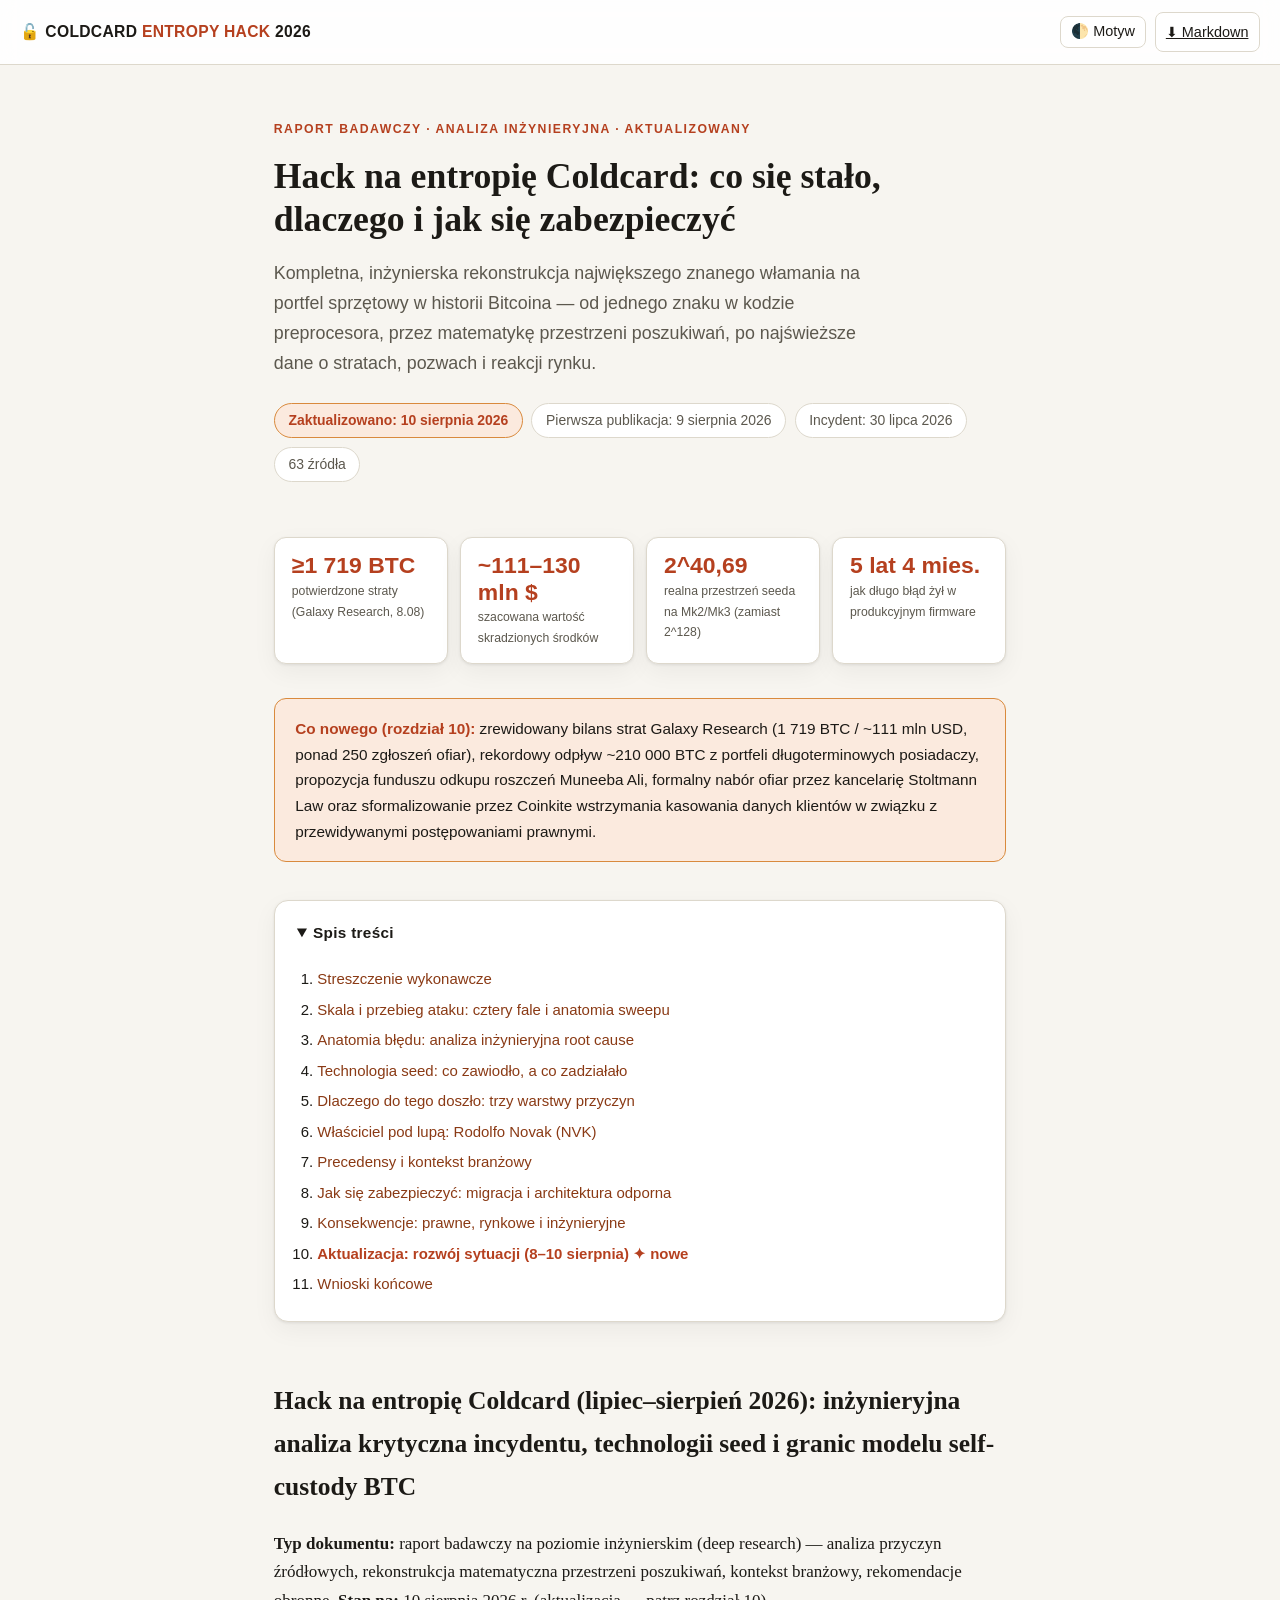
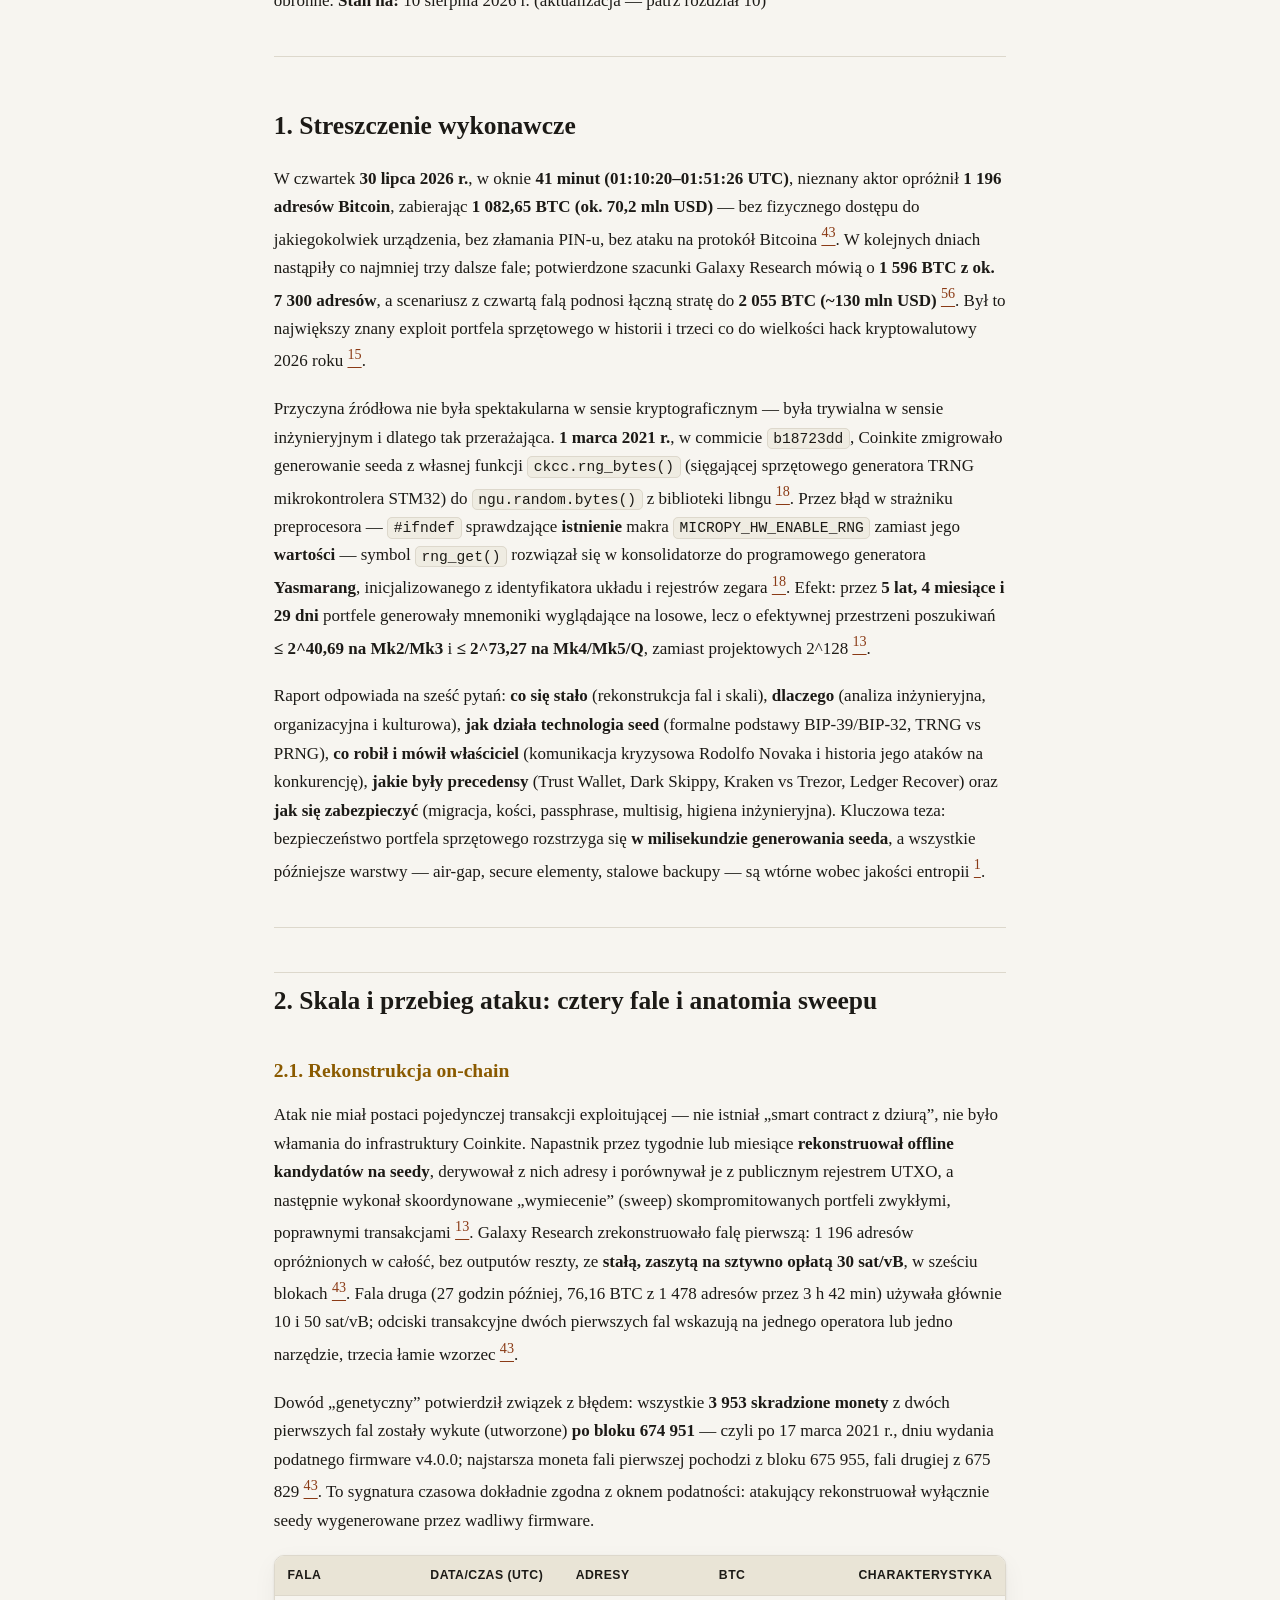
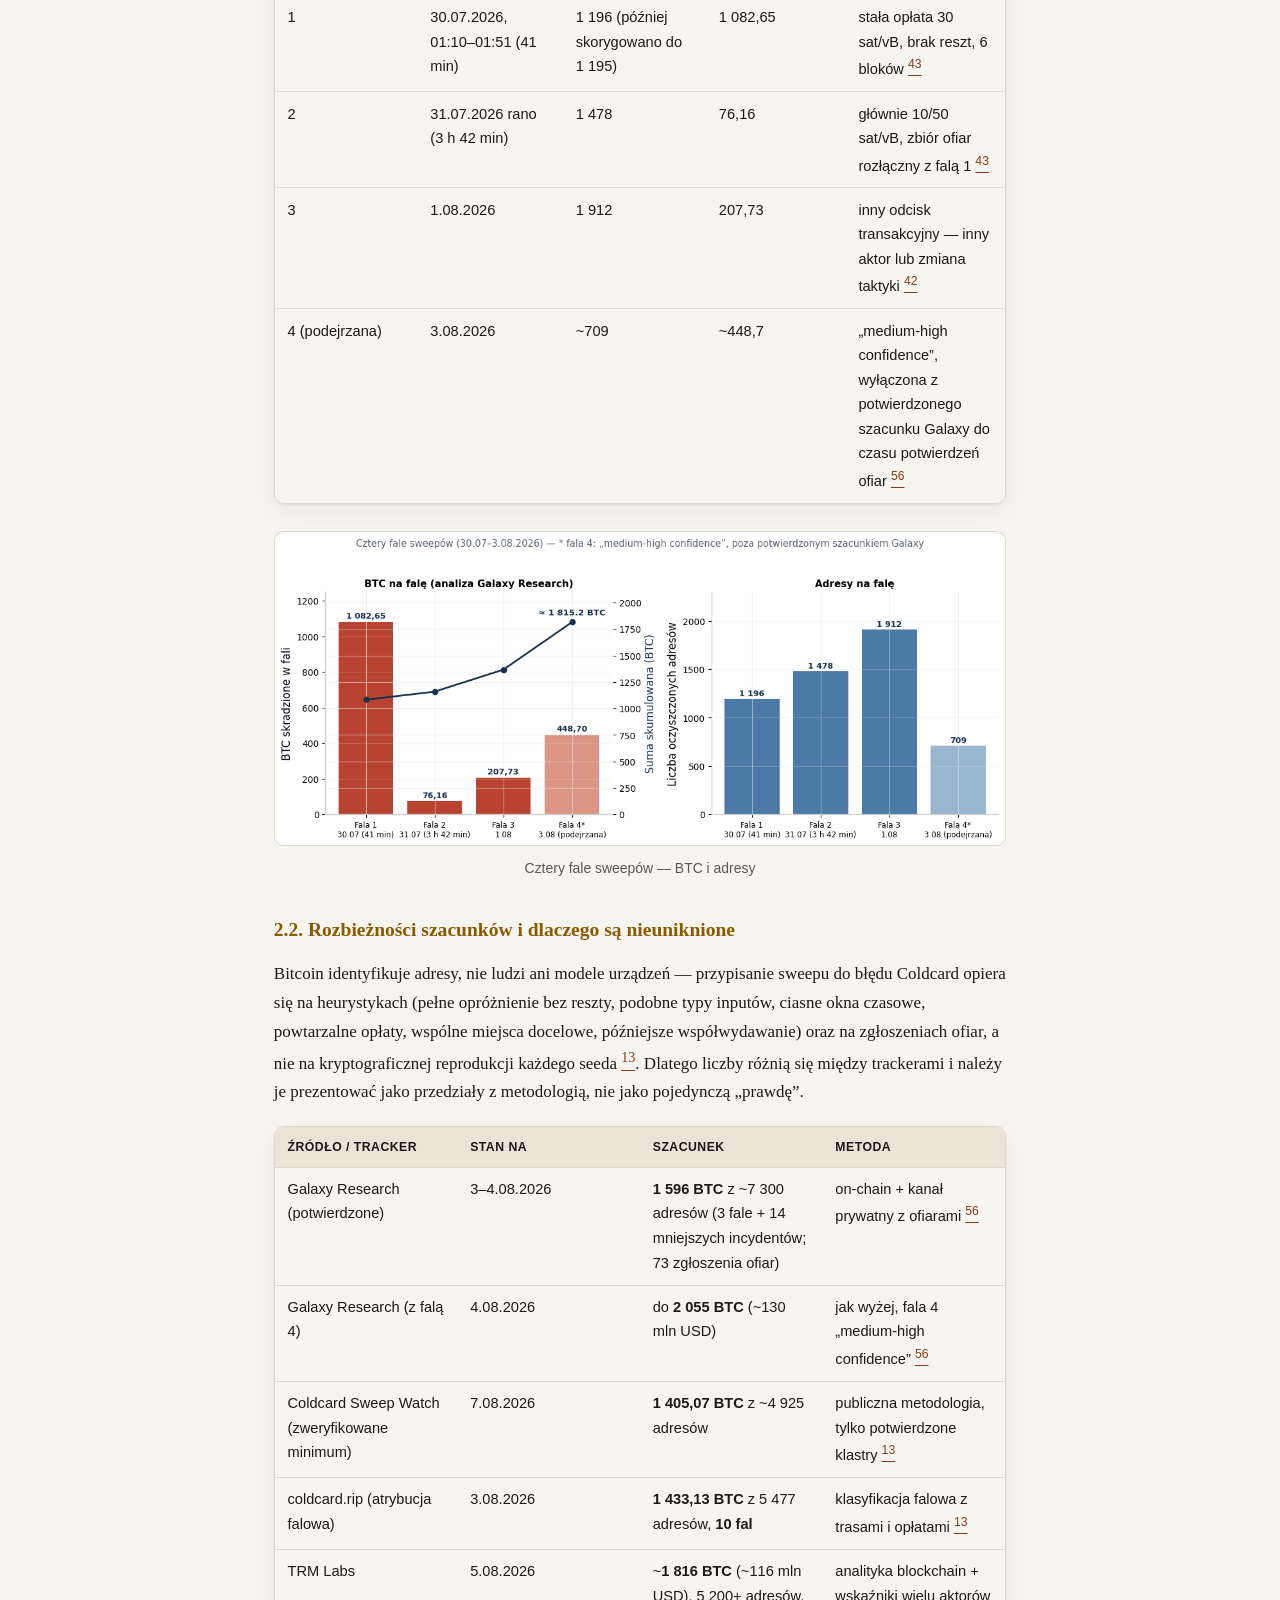
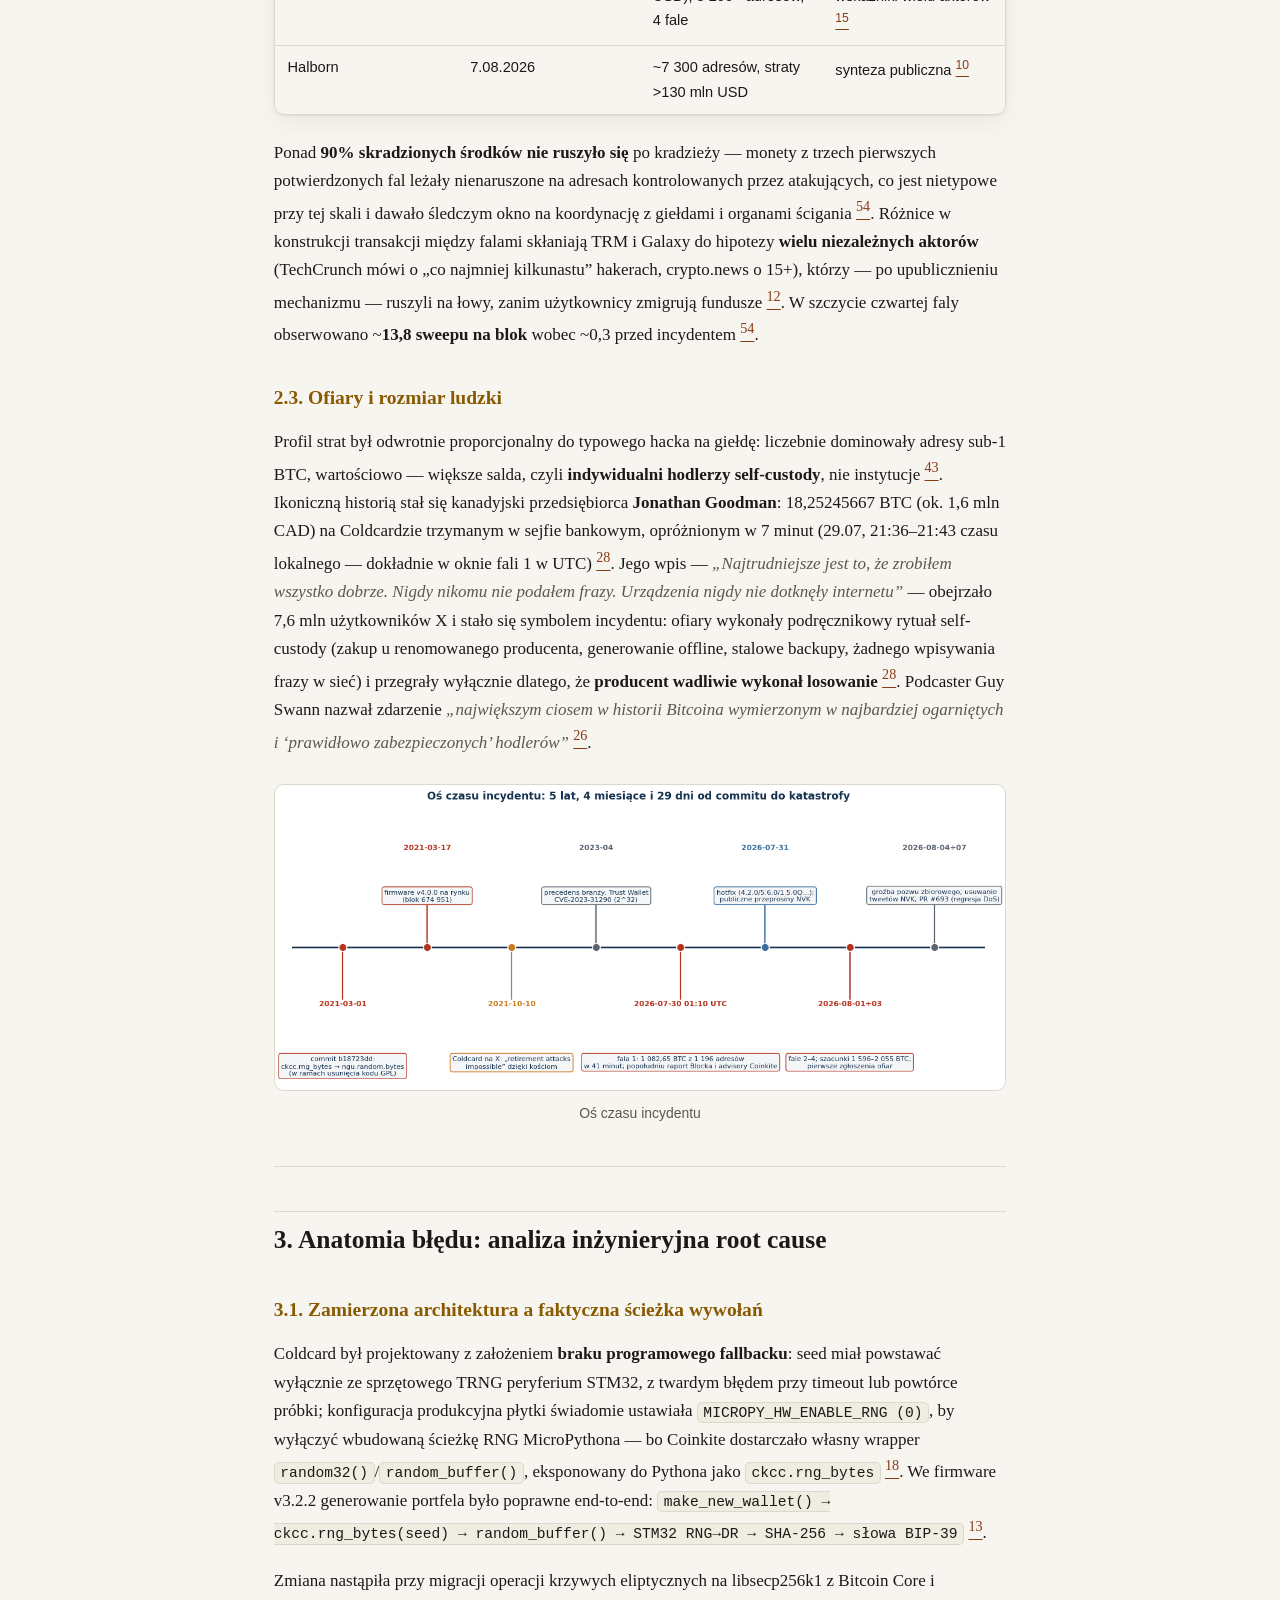
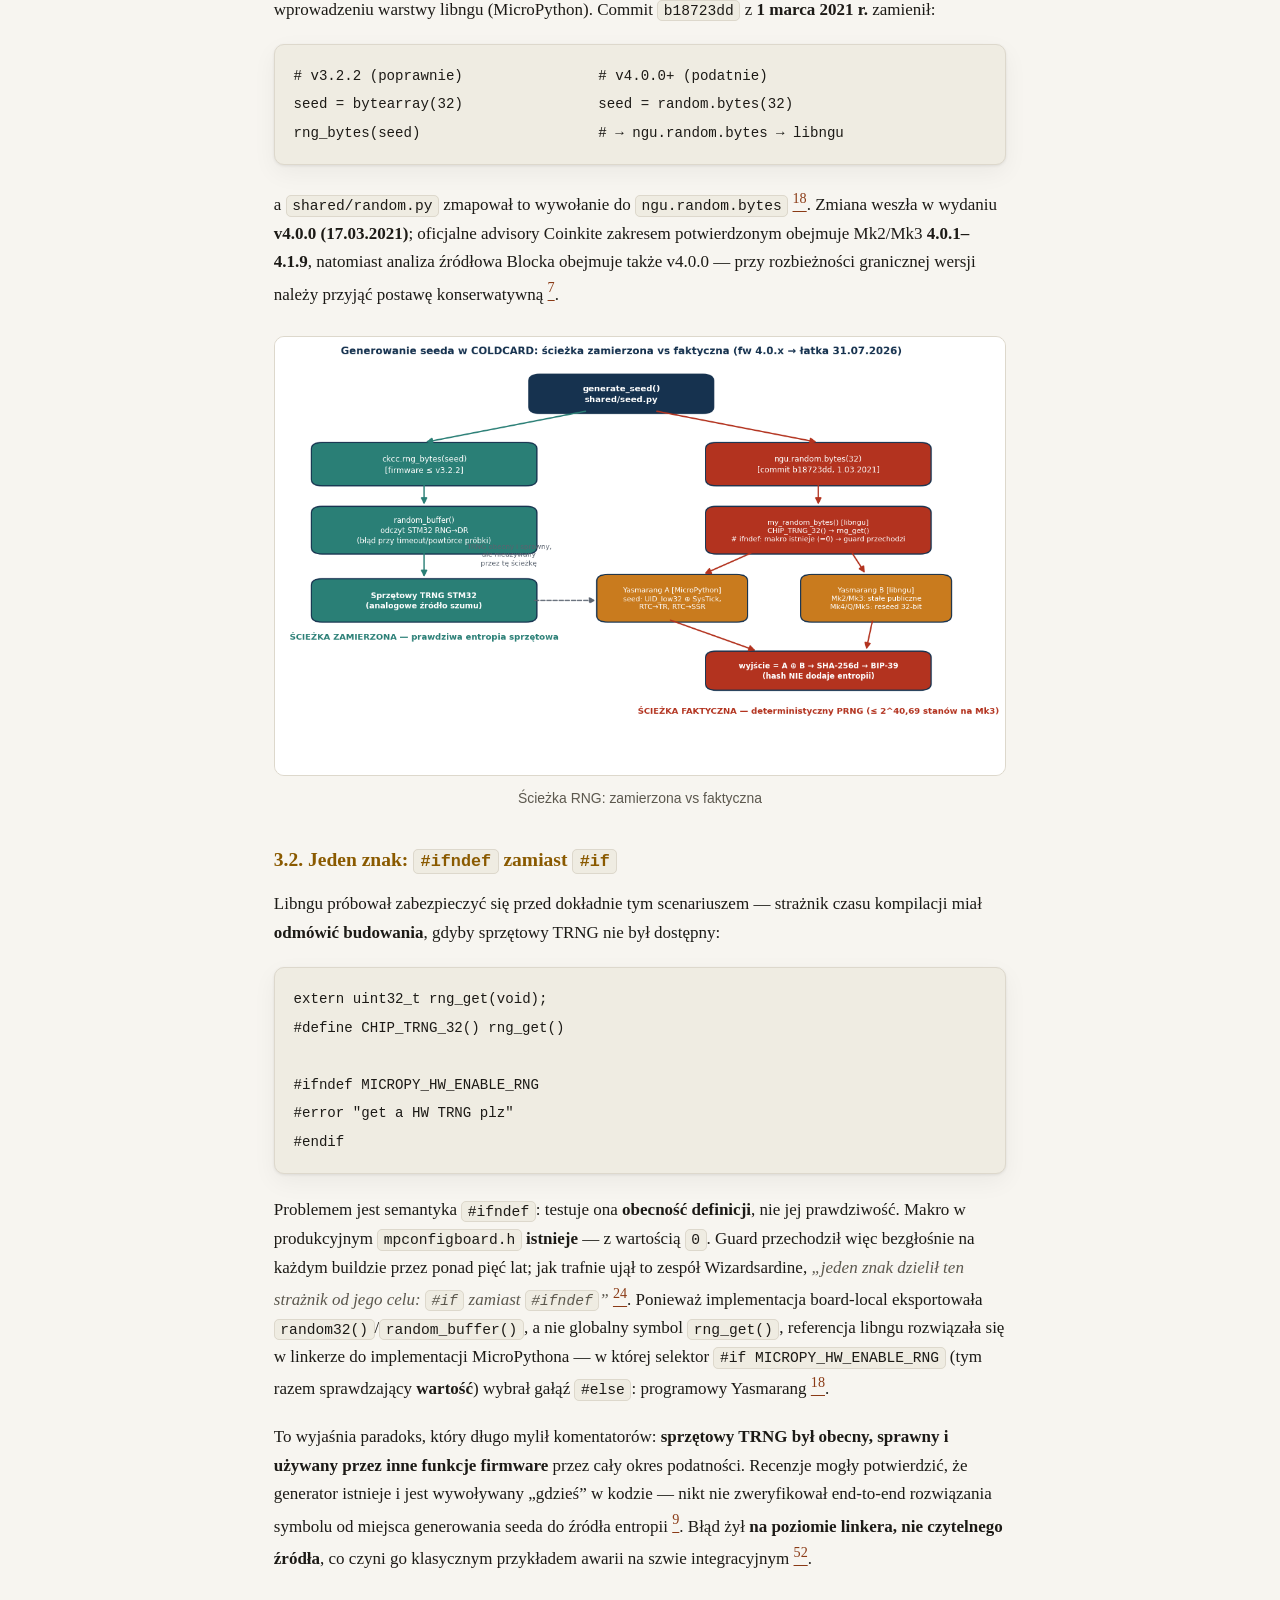
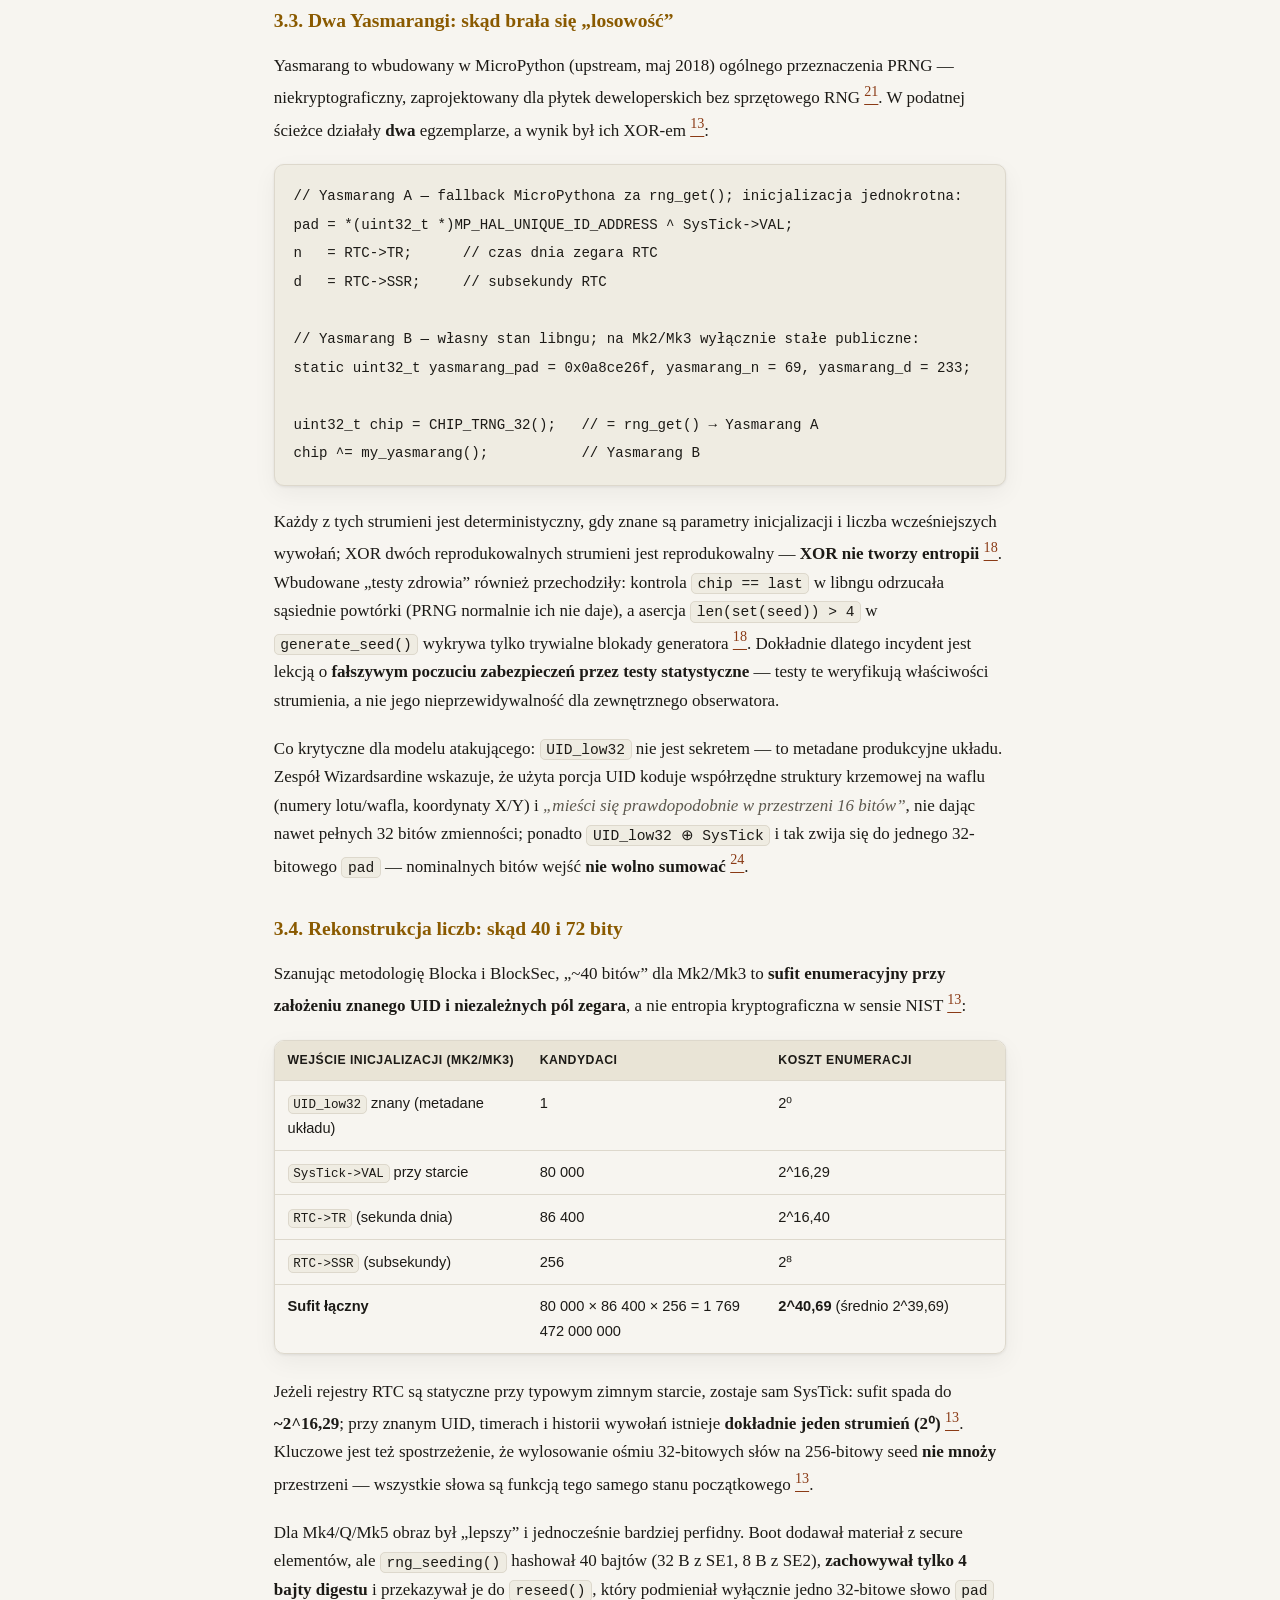
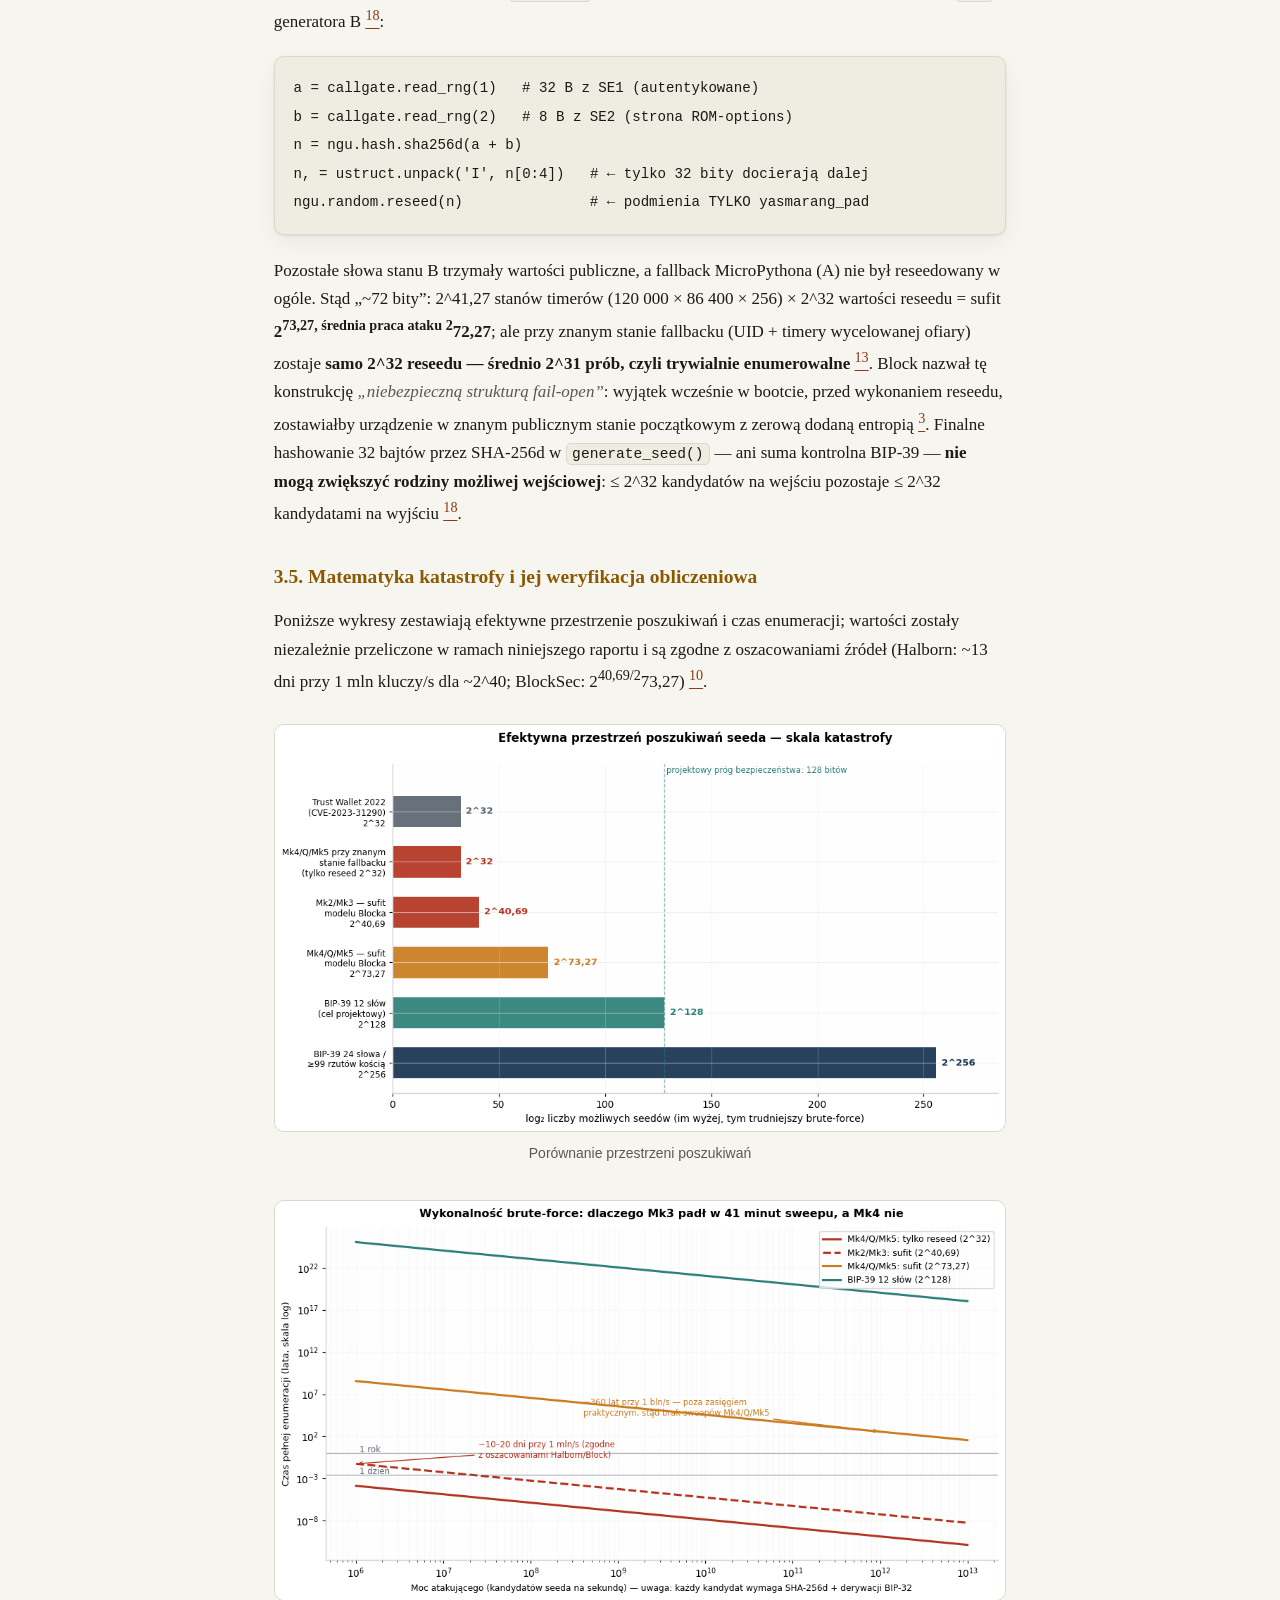
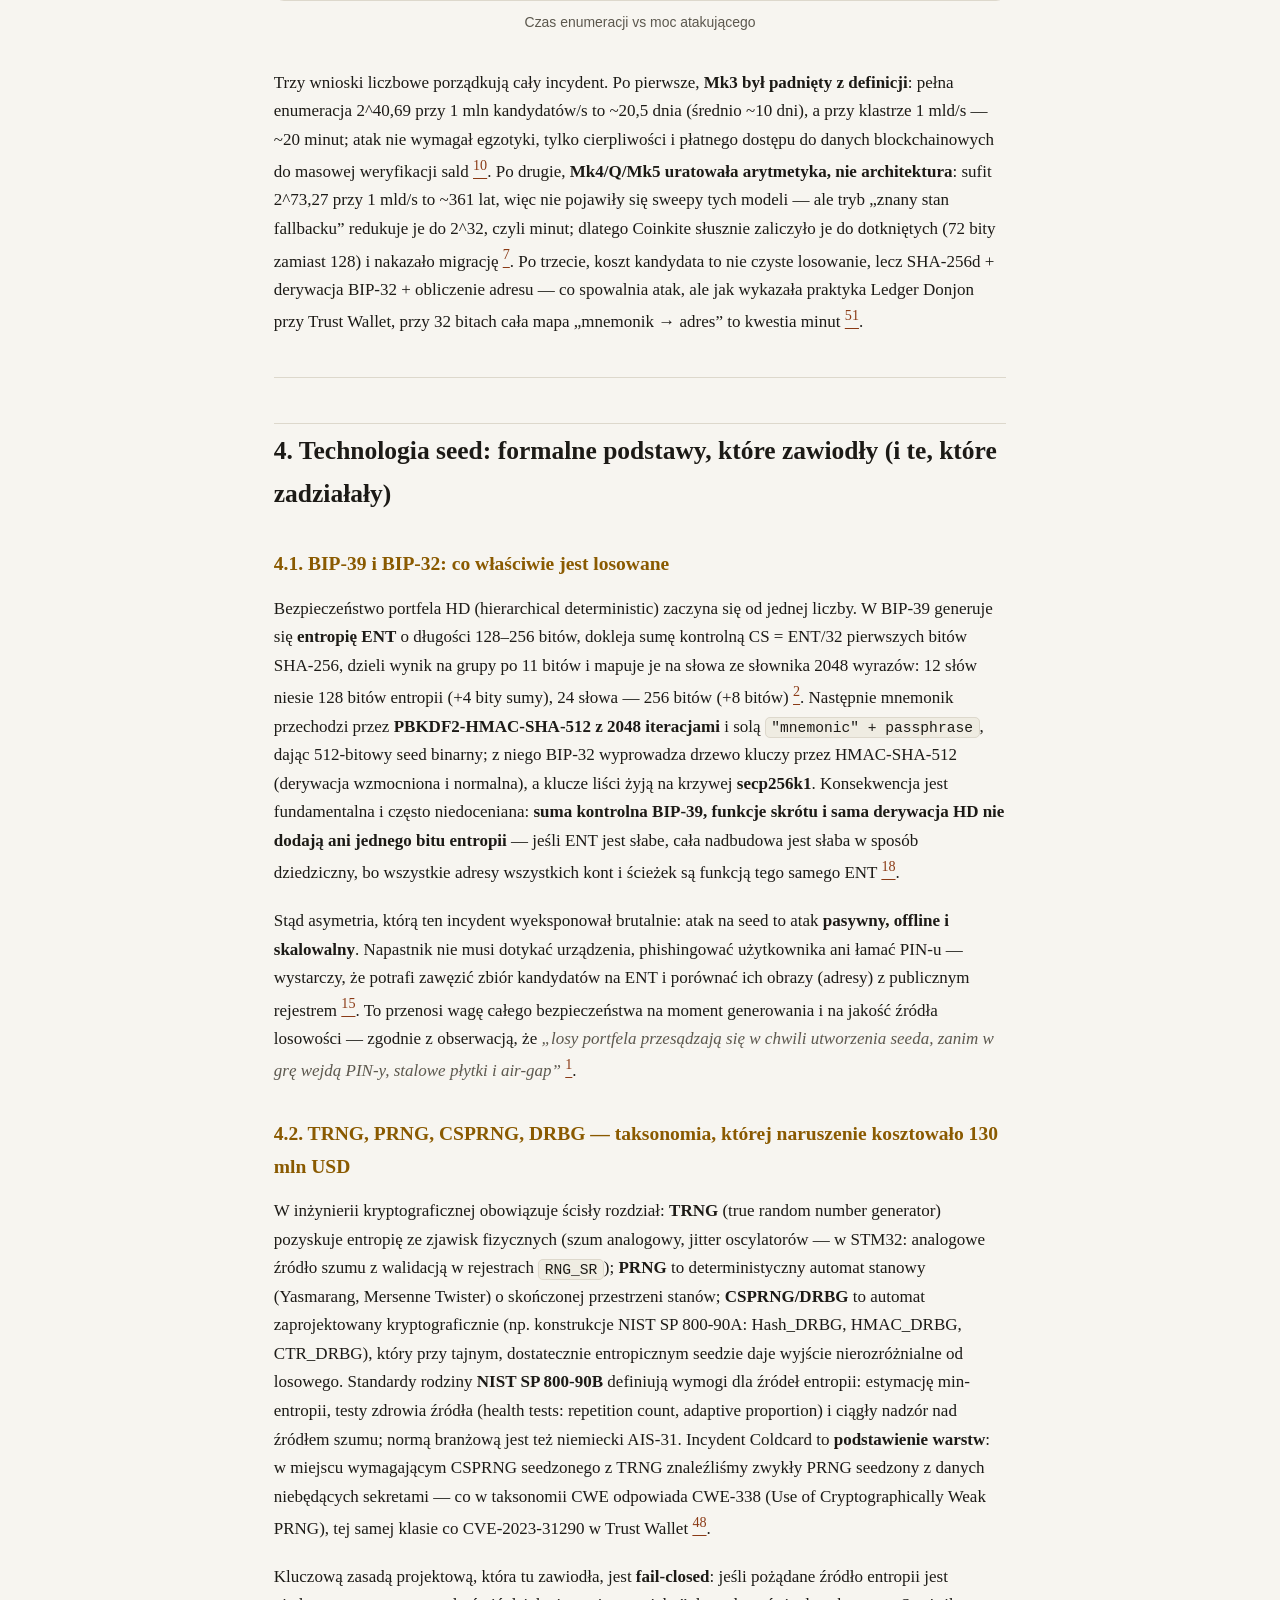
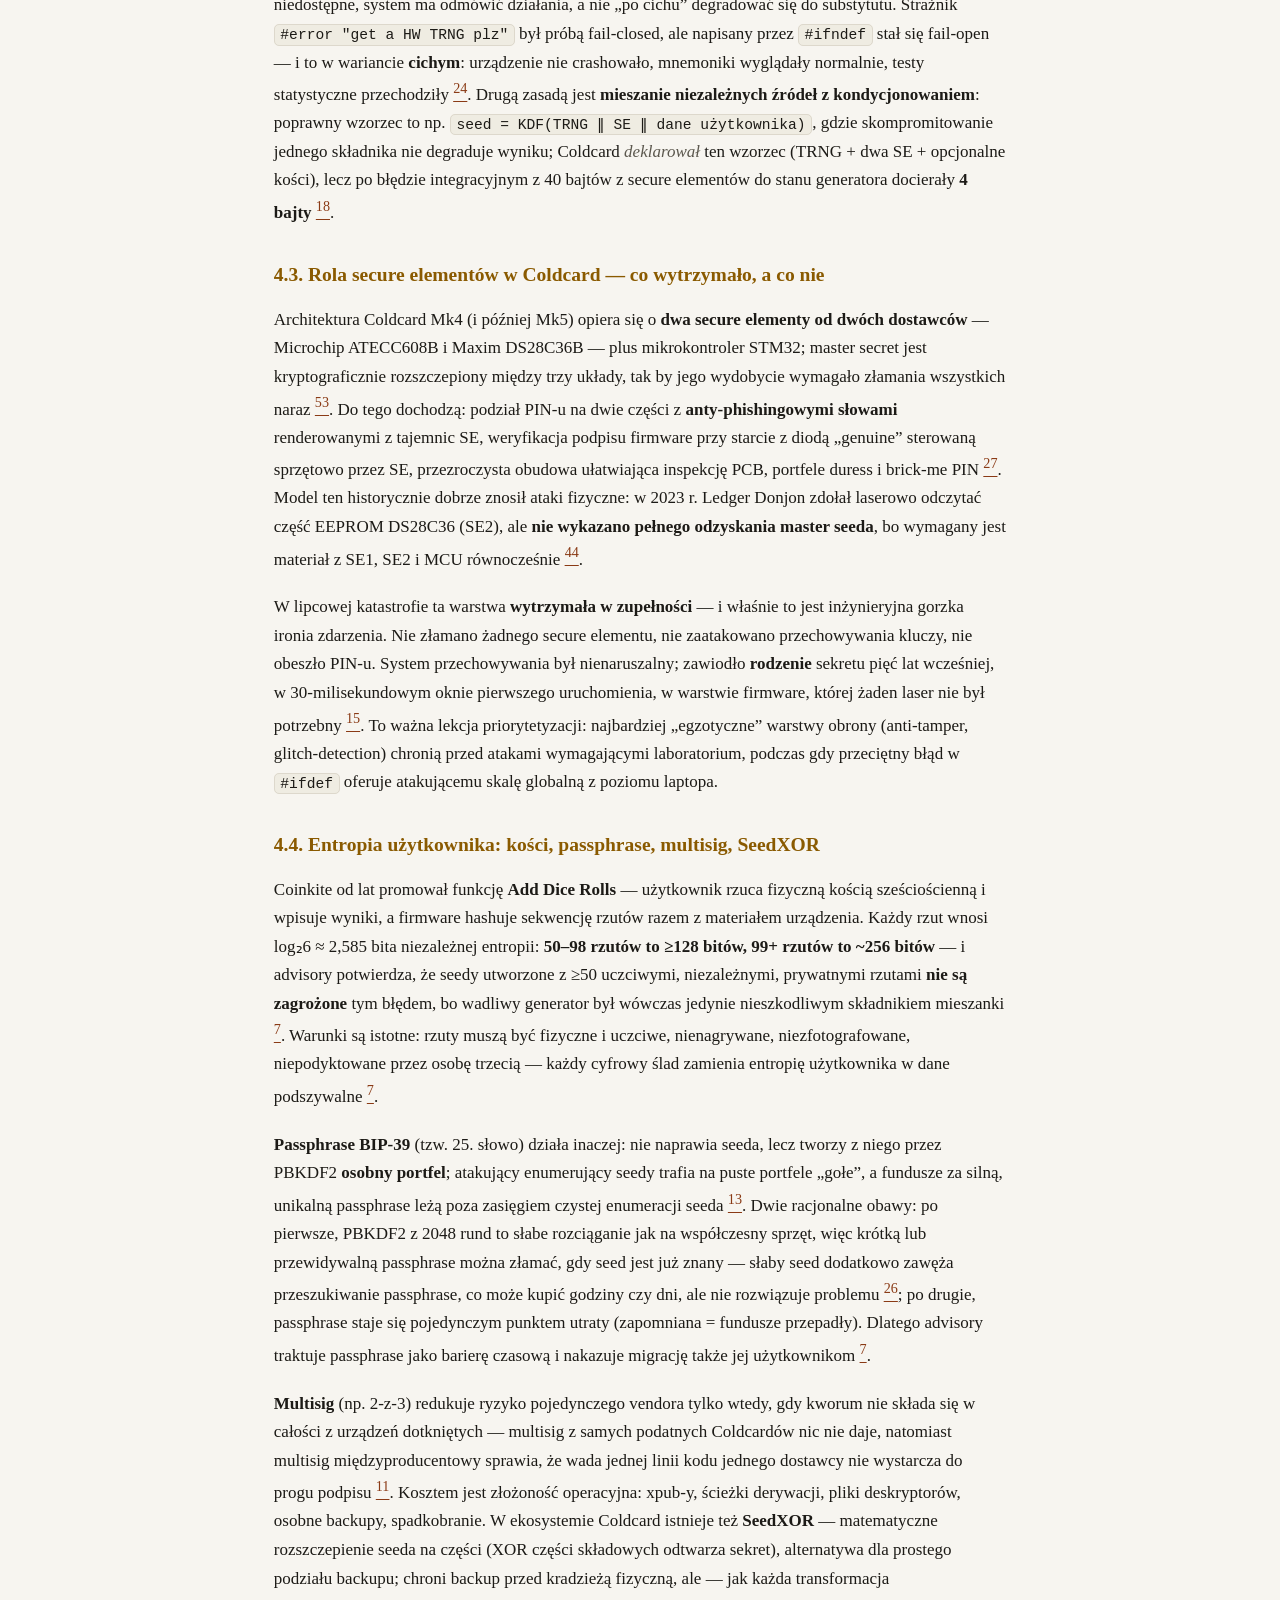
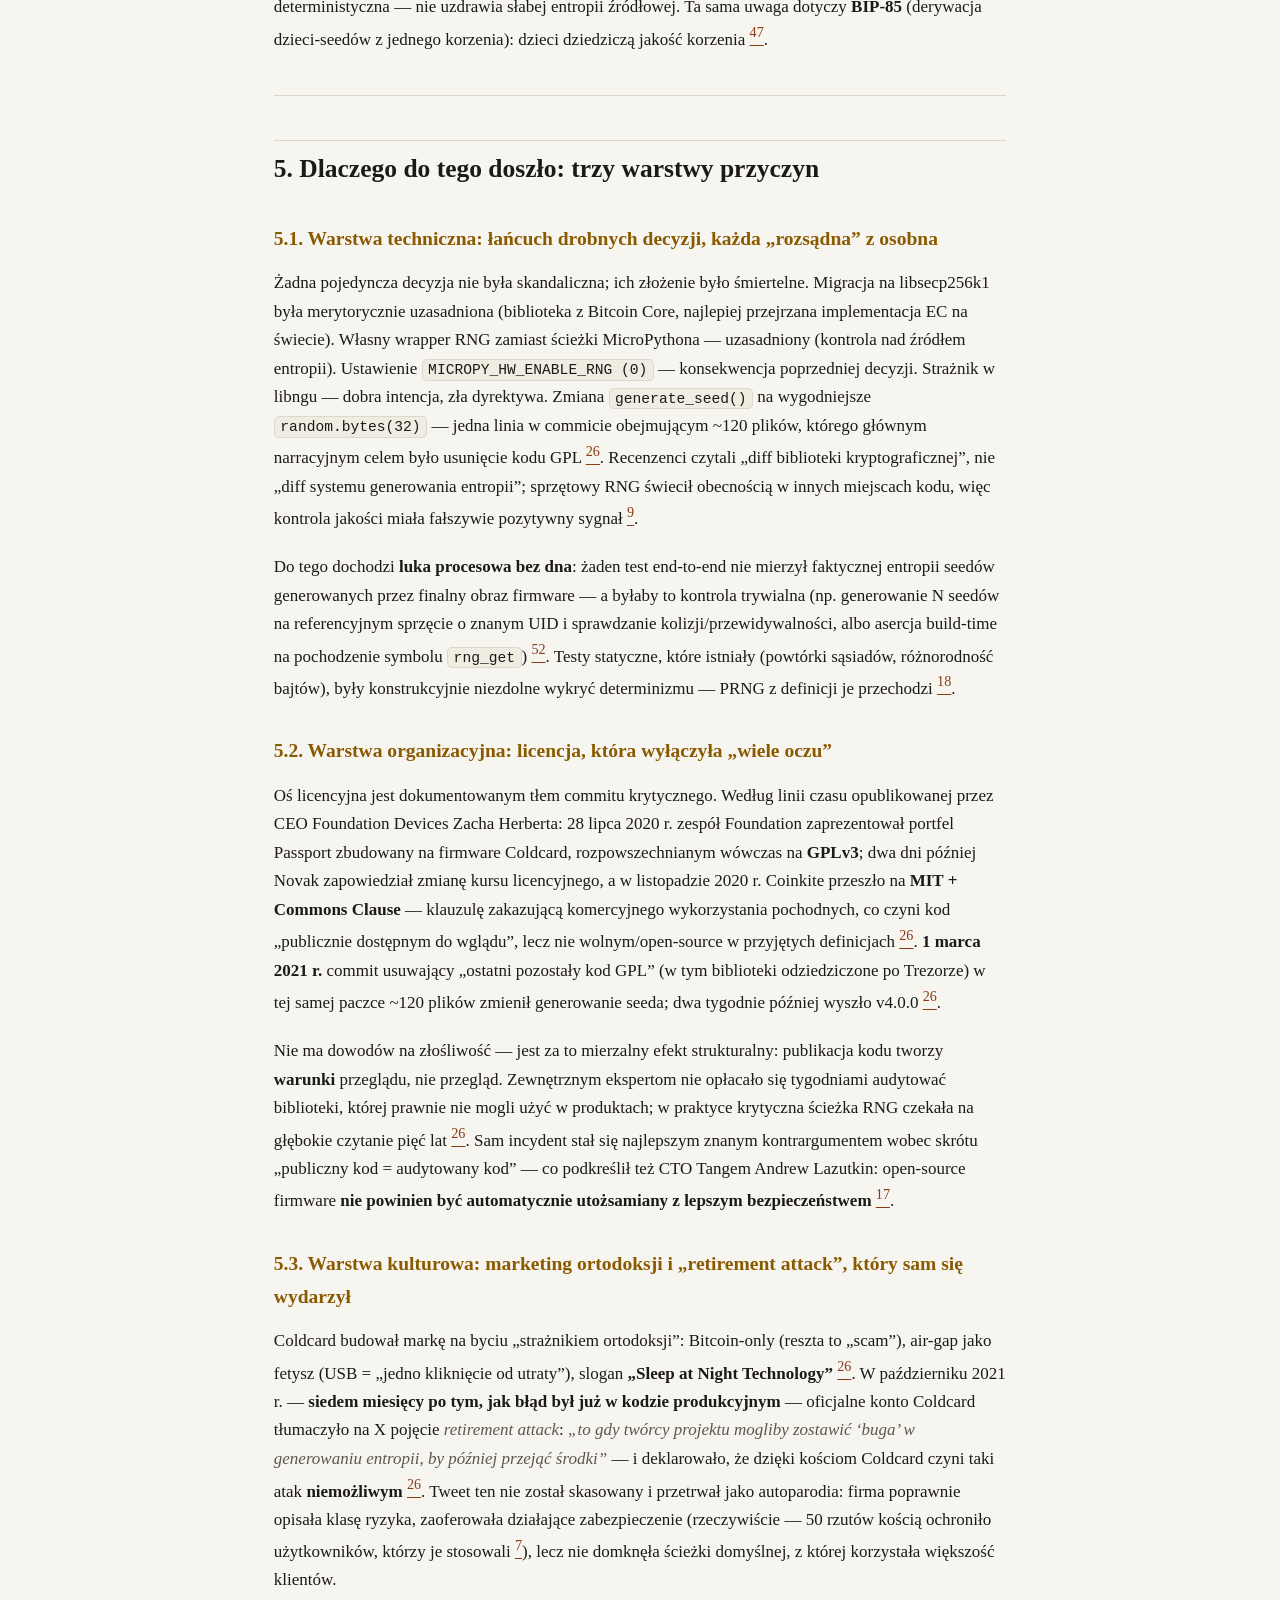
==== index.html @ a3239b8b "Kompletny raport: hack na entropię Coldcard 2026 + strona live Analiza inżynieryjna przyczyn źródłow" ====
<!DOCTYPE html>
<html lang="pl">
<head>
<meta charset="UTF-8">
<meta name="viewport" content="width=device-width, initial-scale=1.0">
<title>Hack na entropię Coldcard (2026) — analiza inżynieryjna</title>
<meta name="description" content="Kompletny raport inżynieryjny: przyczyna źródłowa, matematyka przestrzeni poszukiwań, oś czasu, precedensy i rekomendacje obronne po ataku na Coldcard, lipiec–sierpień 2026.">
<link rel="icon" href="data:image/svg+xml,<svg xmlns=%22http://www.w3.org/2000/svg%22 viewBox=%220 0 100 100%22><text y=%22.9em%22 font-size=%2290%22>🔓</text></svg>">
<style>
:root{
  --bg:#f7f5f0;
  --bg-elev:#ffffff;
  --bg-inset:#eeece4;
  --text:#1c1a16;
  --text-dim:#5c584e;
  --border:#ddd8cc;
  --accent:#b5401f;
  --accent-2:#8a5a00;
  --link:#8a3a15;
  --code-bg:#efece2;
  --warn-bg:#fbeade;
  --warn-border:#d98a3d;
  --table-head:#e9e4d6;
  --shadow: 0 1px 3px rgba(0,0,0,.08), 0 8px 24px rgba(0,0,0,.05);
  --maxw: 780px;
  font-size: 17px;
}
@media (prefers-color-scheme: dark){
  :root:not([data-theme="light"]){
    --bg:#151310;
    --bg-elev:#1c1915;
    --bg-inset:#221e18;
    --text:#eae5d9;
    --text-dim:#a89e8c;
    --border:#3a352b;
    --accent:#e2734a;
    --accent-2:#d9a441;
    --link:#e2734a;
    --code-bg:#211d16;
    --warn-bg:#2a2015;
    --warn-border:#8a5a1f;
    --table-head:#241f17;
    --shadow: 0 1px 3px rgba(0,0,0,.4), 0 8px 30px rgba(0,0,0,.35);
  }
}
:root[data-theme="dark"]{
  --bg:#151310;
  --bg-elev:#1c1915;
  --bg-inset:#221e18;
  --text:#eae5d9;
  --text-dim:#a89e8c;
  --border:#3a352b;
  --accent:#e2734a;
  --accent-2:#d9a441;
  --link:#e2734a;
  --code-bg:#211d16;
  --warn-bg:#2a2015;
  --warn-border:#8a5a1f;
  --table-head:#241f17;
  --shadow: 0 1px 3px rgba(0,0,0,.4), 0 8px 30px rgba(0,0,0,.35);
}
*{box-sizing:border-box}
html{scroll-behavior:smooth}
body{
  margin:0; background:var(--bg); color:var(--text);
  font-family: "Iowan Old Style","Georgia","Noto Serif",serif;
  line-height:1.68;
  -webkit-font-smoothing:antialiased;
}
a{color:var(--link)}
::selection{background:var(--accent); color:#fff}

.topbar{
  position:sticky; top:0; z-index:50;
  display:flex; align-items:center; justify-content:space-between;
  gap:1rem; padding:.7rem 1.2rem;
  background:color-mix(in srgb, var(--bg-elev) 88%, transparent);
  backdrop-filter:blur(10px);
  border-bottom:1px solid var(--border);
  font-family:-apple-system,BlinkMacSystemFont,"Segoe UI",Roboto,sans-serif;
}
.topbar .brand{font-weight:700; font-size:.92rem; letter-spacing:.02em; white-space:nowrap; overflow:hidden; text-overflow:ellipsis}
.topbar .brand span{color:var(--accent)}
.topbar-actions{display:flex; gap:.5rem; align-items:center}
.iconbtn{
  border:1px solid var(--border); background:var(--bg-elev); color:var(--text);
  border-radius:8px; padding:.4rem .6rem; cursor:pointer; font-size:.85rem;
  font-family:inherit;
}
.iconbtn:hover{border-color:var(--accent)}

.hero{
  max-width:var(--maxw); margin:0 auto; padding:3.2rem 1.4rem 1.6rem;
  font-family:-apple-system,BlinkMacSystemFont,"Segoe UI",Roboto,sans-serif;
}
.hero .kicker{
  text-transform:uppercase; letter-spacing:.12em; font-size:.72rem; font-weight:700;
  color:var(--accent); margin-bottom:.9rem;
}
.hero h1{
  font-family:"Iowan Old Style","Georgia","Noto Serif",serif;
  font-size:2.1rem; line-height:1.22; margin:0 0 1rem; font-weight:700;
}
.hero .dek{ color:var(--text-dim); font-size:1.05rem; margin:0 0 1.4rem; max-width:62ch;}
.meta-row{
  display:flex; flex-wrap:wrap; gap:.5rem; font-size:.82rem; color:var(--text-dim);
}
.pill{
  border:1px solid var(--border); background:var(--bg-elev); border-radius:999px;
  padding:.3rem .8rem;
}
.pill.hot{border-color:var(--warn-border); color:var(--accent); background:var(--warn-bg); font-weight:600}

.stat-strip{
  max-width:var(--maxw); margin:1.6rem auto 0; padding:0 1.4rem;
  display:grid; grid-template-columns:repeat(auto-fit,minmax(140px,1fr)); gap:.7rem;
  font-family:-apple-system,BlinkMacSystemFont,"Segoe UI",Roboto,sans-serif;
}
.stat{
  background:var(--bg-elev); border:1px solid var(--border); border-radius:12px;
  padding:.85rem 1rem; box-shadow:var(--shadow);
}
.stat .num{font-size:1.35rem; font-weight:800; color:var(--accent); line-height:1.15}
.stat .lbl{font-size:.72rem; color:var(--text-dim); margin-top:.15rem}

.toc-wrap{max-width:var(--maxw); margin:2.2rem auto 0; padding:0 1.4rem;}
.toc{
  background:var(--bg-elev); border:1px solid var(--border); border-radius:14px;
  padding:1.1rem 1.3rem; box-shadow:var(--shadow);
  font-family:-apple-system,BlinkMacSystemFont,"Segoe UI",Roboto,sans-serif;
}
.toc summary{cursor:pointer; font-weight:700; font-size:.9rem; letter-spacing:.02em}
.toc ol{margin:.9rem 0 0; padding-left:1.2rem; font-size:.88rem; columns:1;}
.toc li{margin:.32rem 0}
.toc a{text-decoration:none}
.toc a:hover{text-decoration:underline}
.toc .upd{color:var(--accent); font-weight:700}

article{
  max-width:var(--maxw); margin:0 auto; padding:2.2rem 1.4rem 1rem;
}
article h2{
  font-size:1.5rem; margin:2.6rem 0 1rem; padding-top:.4rem;
  border-top:1px solid var(--border);
  scroll-margin-top:4.5rem;
}
article h2:first-of-type{border-top:none; margin-top:0}
article h3{
  font-size:1.15rem; margin:1.9rem 0 .8rem; color:var(--accent-2);
  scroll-margin-top:4.5rem;
}
article p{margin:0 0 1.15rem}
article ul, article ol{margin:0 0 1.15rem; padding-left:1.4rem}
article li{margin:.3rem 0}
article strong{color:var(--text); font-weight:700}
article em{color:var(--text-dim)}
article code{
  background:var(--code-bg); border:1px solid var(--border); border-radius:5px;
  padding:.12em .38em; font-size:.86em; font-family:"SF Mono",ui-monospace,Menlo,Consolas,monospace;
}
article pre{
  background:var(--code-bg); border:1px solid var(--border); border-radius:10px;
  padding:1rem 1.1rem; overflow-x:auto; margin:0 0 1.3rem;
  box-shadow:var(--shadow);
}
article pre code{background:none; border:none; padding:0; font-size:.83rem; line-height:1.55}
article blockquote{
  margin:0 0 1.15rem; padding:.2rem 1.1rem; border-left:3px solid var(--accent);
  color:var(--text-dim); font-style:italic;
}
article sup a{
  text-decoration:none; color:var(--accent); font-weight:700;
}
article hr{border:none; border-top:1px solid var(--border); margin:2.4rem 0}

.table-wrap{overflow-x:auto; margin:0 0 1.4rem; border:1px solid var(--border); border-radius:10px; box-shadow:var(--shadow)}
article table{border-collapse:collapse; width:100%; font-size:.86rem; font-family:-apple-system,BlinkMacSystemFont,"Segoe UI",Roboto,sans-serif;}
article th, article td{padding:.55rem .75rem; border-bottom:1px solid var(--border); text-align:left; vertical-align:top}
article thead th{background:var(--table-head); font-size:.72rem; text-transform:uppercase; letter-spacing:.04em; white-space:nowrap}
article tbody tr:last-child td{border-bottom:none}
article tbody tr:hover{background:var(--bg-inset)}

article figure{margin:1.6rem 0 2rem}
article figure img{
  width:100%; height:auto; display:block; border-radius:10px; border:1px solid var(--border);
  background:#fff;
}
article figcaption{
  text-align:center; font-size:.82rem; color:var(--text-dim); margin-top:.6rem;
  font-family:-apple-system,BlinkMacSystemFont,"Segoe UI",Roboto,sans-serif;
}

.update-banner{
  max-width:var(--maxw); margin:2rem auto 0; padding:0 1.4rem;
}
.update-banner .box{
  background:var(--warn-bg); border:1px solid var(--warn-border); border-radius:12px;
  padding:1rem 1.2rem; font-family:-apple-system,BlinkMacSystemFont,"Segoe UI",Roboto,sans-serif;
  font-size:.9rem;
}
.update-banner strong{color:var(--accent)}

footer{
  max-width:var(--maxw); margin:2rem auto 0; padding:1.6rem 1.4rem 3rem;
  font-family:-apple-system,BlinkMacSystemFont,"Segoe UI",Roboto,sans-serif;
  font-size:.82rem; color:var(--text-dim); border-top:1px solid var(--border);
}
footer a{color:var(--text-dim)}
.back-top{
  position:fixed; right:1.2rem; bottom:1.2rem; z-index:40;
  width:44px; height:44px; border-radius:50%; display:flex; align-items:center; justify-content:center;
  background:var(--accent); color:#fff; text-decoration:none; box-shadow:var(--shadow);
  opacity:0; pointer-events:none; transition:opacity .2s;
  font-family:-apple-system,sans-serif; font-weight:700;
}
.back-top.show{opacity:1; pointer-events:auto}

@media (max-width:640px){
  :root{font-size:16px}
  .hero h1{font-size:1.65rem}
}
</style>
</head>
<body>

<div class="topbar">
  <div class="brand">🔓 COLDCARD&nbsp;<span>ENTROPY&nbsp;HACK</span>&nbsp;2026</div>
  <div class="topbar-actions">
    <button class="iconbtn" id="themeToggle" aria-label="Przełącz motyw">🌓 Motyw</button>
    <a class="iconbtn" href="Hack-na-entropie-Coldcard-2026-analiza-inzynieryjna.md">⬇ Markdown</a>
  </div>
</div>

<div class="hero">
  <div class="kicker">Raport badawczy · analiza inżynieryjna · aktualizowany</div>
  <h1>Hack na entropię Coldcard: co się stało, dlaczego i jak się zabezpieczyć</h1>
  <p class="dek">Kompletna, inżynierska rekonstrukcja największego znanego włamania na portfel sprzętowy w historii Bitcoina — od jednego znaku w kodzie preprocesora, przez matematykę przestrzeni poszukiwań, po najświeższe dane o stratach, pozwach i reakcji rynku.</p>
  <div class="meta-row">
    <span class="pill hot">Zaktualizowano: 10 sierpnia 2026</span>
    <span class="pill">Pierwsza publikacja: 9 sierpnia 2026</span>
    <span class="pill">Incydent: 30 lipca 2026</span>
    <span class="pill">63 źródła</span>
  </div>
</div>

<div class="stat-strip">
  <div class="stat"><div class="num">≥1 719 BTC</div><div class="lbl">potwierdzone straty (Galaxy Research, 8.08)</div></div>
  <div class="stat"><div class="num">~111–130 mln $</div><div class="lbl">szacowana wartość skradzionych środków</div></div>
  <div class="stat"><div class="num">2^40,69</div><div class="lbl">realna przestrzeń seeda na Mk2/Mk3 (zamiast 2^128)</div></div>
  <div class="stat"><div class="num">5 lat 4 mies.</div><div class="lbl">jak długo błąd żył w produkcyjnym firmware</div></div>
</div>

<div class="update-banner">
  <div class="box">
    <strong>Co nowego (rozdział 10):</strong> zrewidowany bilans strat Galaxy Research (1 719 BTC / ~111 mln USD, ponad 250 zgłoszeń ofiar), rekordowy odpływ ~210 000 BTC z portfeli długoterminowych posiadaczy, propozycja funduszu odkupu roszczeń Muneeba Ali, formalny nabór ofiar przez kancelarię Stoltmann Law oraz sformalizowanie przez Coinkite wstrzymania kasowania danych klientów w związku z przewidywanymi postępowaniami prawnymi.
  </div>
</div>

<div class="toc-wrap">
  <details class="toc" open>
    <summary>Spis treści</summary>
    <ol>
      <li><a href="#streszczenie-wykonawcze">Streszczenie wykonawcze</a></li>
      <li><a href="#skala-i-przebieg-ataku-cztery-fale-i-anatomia-sweepu">Skala i przebieg ataku: cztery fale i anatomia sweepu</a></li>
      <li><a href="#anatomia-błędu-analiza-inżynieryjna-root-cause">Anatomia błędu: analiza inżynieryjna root cause</a></li>
      <li><a href="#technologia-seed-formalne-podstawy-które-zawiodły-i-te-które-zadziałały">Technologia seed: co zawiodło, a co zadziałało</a></li>
      <li><a href="#dlaczego-do-tego-doszło-trzy-warstwy-przyczyn">Dlaczego do tego doszło: trzy warstwy przyczyn</a></li>
      <li><a href="#właściciel-pod-lupą-rodolfo-novak-nvk-wpisy-docinki-i-kontradykcje">Właściciel pod lupą: Rodolfo Novak (NVK)</a></li>
      <li><a href="#precedensy-i-kontekst-branżowy-klasa-złej-entropii-nie-jest-nowa">Precedensy i kontekst branżowy</a></li>
      <li><a href="#jak-się-zabezpieczyć-od-migracji-awaryjnej-do-architektury-odpornych-konfiguracji">Jak się zabezpieczyć: migracja i architektura odporna</a></li>
      <li><a href="#konsekwencje-prawne-rynkowe-i-inżynieryjne">Konsekwencje: prawne, rynkowe i inżynieryjne</a></li>
      <li><a href="#aktualizacja-rozwój-sytuacji-810-sierpnia-2026" class="upd">Aktualizacja: rozwój sytuacji (8–10 sierpnia) ✦ nowe</a></li>
      <li><a href="#wnioski-końcowe">Wnioski końcowe</a></li>
    </ol>
  </details>
</div>

<article>
<h1 id="hack-na-entropię-coldcard-lipiecsierpień-2026-inżynieryjna-analiza-krytyczna-incydentu-technologii-seed-i-granic-modelu-self-custody-btc">Hack na entropię Coldcard (lipiec–sierpień 2026): inżynieryjna analiza krytyczna incydentu, technologii seed i granic modelu self-custody BTC</h1>
<p><strong>Typ dokumentu:</strong> raport badawczy na poziomie inżynierskim (deep research) — analiza przyczyn źródłowych, rekonstrukcja matematyczna przestrzeni poszukiwań, kontekst branżowy, rekomendacje obronne. <strong>Stan na:</strong> 10 sierpnia 2026 r. (aktualizacja — patrz rozdział 10)</p>
<hr />
<h2 id="streszczenie-wykonawcze">1. Streszczenie wykonawcze</h2>
<p>W czwartek <strong>30 lipca 2026 r.</strong>, w oknie <strong>41 minut (01:10:20–01:51:26 UTC)</strong>, nieznany aktor opróżnił <strong>1 196 adresów Bitcoin</strong>, zabierając <strong>1 082,65 BTC (ok. 70,2 mln USD)</strong> — bez fizycznego dostępu do jakiegokolwiek urządzenia, bez złamania PIN-u, bez ataku na protokół Bitcoina <a href="https://thehackernews.com/2026/08/coldcard-hardware-wallet-flaw-linked-to.html"><sup>43</sup></a>. W kolejnych dniach nastąpiły co najmniej trzy dalsze fale; potwierdzone szacunki Galaxy Research mówią o <strong>1 596 BTC z ok. 7 300 adresów</strong>, a scenariusz z czwartą falą podnosi łączną stratę do <strong>2 055 BTC (~130 mln USD)</strong> <a href="https://crypto.news/galaxy-estimates-coldcard-exploit-may-have-stolen-up-to-2055-bitcoin/"><sup>56</sup></a>. Był to największy znany exploit portfela sprzętowego w historii i trzeci co do wielkości hack kryptowalutowy 2026 roku <a href="https://www.trmlabs.com/resources/blog/the-largest-hardware-wallet-exploit-of-2026-inside-the-usd-116-million-coldcard-hack"><sup>15</sup></a>.</p>
<p>Przyczyna źródłowa nie była spektakularna w sensie kryptograficznym — była trywialna w sensie inżynieryjnym i dlatego tak przerażająca. <strong>1 marca 2021 r.</strong>, w commicie <code>b18723dd</code>, Coinkite zmigrowało generowanie seeda z własnej funkcji <code>ckcc.rng_bytes()</code> (sięgającej sprzętowego generatora TRNG mikrokontrolera STM32) do <code>ngu.random.bytes()</code> z biblioteki libngu <a href="https://engineering.block.xyz/blog/predictable-rng-fallback-and-32-bit-reseed-in-coldcard-firmware"><sup>18</sup></a>. Przez błąd w strażniku preprocesora — <code>#ifndef</code> sprawdzające <strong>istnienie</strong> makra <code>MICROPY_HW_ENABLE_RNG</code> zamiast jego <strong>wartości</strong> — symbol <code>rng_get()</code> rozwiązał się w konsolidatorze do programowego generatora <strong>Yasmarang</strong>, inicjalizowanego z identyfikatora układu i rejestrów zegara <a href="https://blocksec.com/blog/coldcard-entropy-failure-seed-recovery"><sup>18</sup></a>. Efekt: przez <strong>5 lat, 4 miesiące i 29 dni</strong> portfele generowały mnemoniki wyglądające na losowe, lecz o efektywnej przestrzeni poszukiwań <strong>≤ 2^40,69 na Mk2/Mk3</strong> i <strong>≤ 2^73,27 na Mk4/Mk5/Q</strong>, zamiast projektowych 2^128 <a href="https://blog.coinkite.com/coldcard-mk3-seed-generation-warning/"><sup>13</sup></a>.</p>
<p>Raport odpowiada na sześć pytań: <strong>co się stało</strong> (rekonstrukcja fal i skali), <strong>dlaczego</strong> (analiza inżynieryjna, organizacyjna i kulturowa), <strong>jak działa technologia seed</strong> (formalne podstawy BIP-39/BIP-32, TRNG vs PRNG), <strong>co robił i mówił właściciel</strong> (komunikacja kryzysowa Rodolfo Novaka i historia jego ataków na konkurencję), <strong>jakie były precedensy</strong> (Trust Wallet, Dark Skippy, Kraken vs Trezor, Ledger Recover) oraz <strong>jak się zabezpieczyć</strong> (migracja, kości, passphrase, multisig, higiena inżynieryjna). Kluczowa teza: bezpieczeństwo portfela sprzętowego rozstrzyga się <strong>w milisekundzie generowania seeda</strong>, a wszystkie późniejsze warstwy — air-gap, secure elementy, stalowe backupy — są wtórne wobec jakości entropii <a href="https://news.futunn.com/en/post/77070738/multiple-layers-of-protection-still-breached-coldcard-s-random-number"><sup>1</sup></a>.</p>
<hr />
<h2 id="skala-i-przebieg-ataku-cztery-fale-i-anatomia-sweepu">2. Skala i przebieg ataku: cztery fale i anatomia sweepu</h2>
<h3 id="rekonstrukcja-on-chain">2.1. Rekonstrukcja on-chain</h3>
<p>Atak nie miał postaci pojedynczej transakcji exploitującej — nie istniał „smart contract z dziurą”, nie było włamania do infrastruktury Coinkite. Napastnik przez tygodnie lub miesiące <strong>rekonstruował offline kandydatów na seedy</strong>, derywował z nich adresy i porównywał je z publicznym rejestrem UTXO, a następnie wykonał skoordynowane „wymiecenie” (sweep) skompromitowanych portfeli zwykłymi, poprawnymi transakcjami <a href="https://defimon.xyz/blog/coldcard-hack-july-2026"><sup>13</sup></a>. Galaxy Research zrekonstruowało falę pierwszą: 1 196 adresów opróżnionych w całość, bez outputów reszty, ze <strong>stałą, zaszytą na sztywno opłatą 30 sat/vB</strong>, w sześciu blokach <a href="https://forklog.com/en/sleep-at-night-technology-how-a-coldcard-flaw-turned-peace-of-mind-into-a-nightmare/"><sup>43</sup></a>. Fala druga (27 godzin później, 76,16 BTC z 1 478 adresów przez 3 h 42 min) używała głównie 10 i 50 sat/vB; odciski transakcyjne dwóch pierwszych fal wskazują na jednego operatora lub jedno narzędzie, trzecia łamie wzorzec <a href="https://cryptobriefing.com/galaxy-research-coldcard-btc-attack-1367/"><sup>43</sup></a>.</p>
<p>Dowód „genetyczny” potwierdził związek z błędem: wszystkie <strong>3 953 skradzione monety</strong> z dwóch pierwszych fal zostały wykute (utworzone) <strong>po bloku 674 951</strong> — czyli po 17 marca 2021 r., dniu wydania podatnego firmware v4.0.0; najstarsza moneta fali pierwszej pochodzi z bloku 675 955, fali drugiej z 675 829 <a href="https://x.com/glxyresearch/status/2083560940469981591"><sup>43</sup></a>. To sygnatura czasowa dokładnie zgodna z oknem podatności: atakujący rekonstruował wyłącznie seedy wygenerowane przez wadliwy firmware.</p>
<div class="table-wrap"><table>
<colgroup>
<col style="width: 20%" />
<col style="width: 20%" />
<col style="width: 20%" />
<col style="width: 20%" />
<col style="width: 20%" />
</colgroup>
<thead>
<tr>
<th>Fala</th>
<th>Data/czas (UTC)</th>
<th>Adresy</th>
<th>BTC</th>
<th>Charakterystyka</th>
</tr>
</thead>
<tbody>
<tr>
<td>1</td>
<td>30.07.2026, 01:10–01:51 (41 min)</td>
<td>1 196 (później skorygowano do 1 195)</td>
<td>1 082,65</td>
<td>stała opłata 30 sat/vB, brak reszt, 6 bloków <a href="https://wublock.substack.com/p/coldcards-five-year-vulnerability"><sup>43</sup></a></td>
</tr>
<tr>
<td>2</td>
<td>31.07.2026 rano (3 h 42 min)</td>
<td>1 478</td>
<td>76,16</td>
<td>głównie 10/50 sat/vB, zbiór ofiar rozłączny z falą 1 <a href="https://x.com/glxyresearch/status/2083560940469981591"><sup>43</sup></a></td>
</tr>
<tr>
<td>3</td>
<td>1.08.2026</td>
<td>1 912</td>
<td>207,73</td>
<td>inny odcisk transakcyjny — inny aktor lub zmiana taktyki <a href="https://defimon.xyz/blog/coldcard-hack-july-2026"><sup>42</sup></a></td>
</tr>
<tr>
<td>4 (podejrzana)</td>
<td>3.08.2026</td>
<td>~709</td>
<td>~448,7</td>
<td>„medium-high confidence”, wyłączona z potwierdzonego szacunku Galaxy do czasu potwierdzeń ofiar <a href="https://wublock.substack.com/p/coldcards-five-year-vulnerability"><sup>56</sup></a></td>
</tr>
</tbody>
</table></div>
<figure>
<img src="assets/fig4_fale.png" alt="Cztery fale sweepów — BTC i adresy" />
<figcaption aria-hidden="true">Cztery fale sweepów — BTC i adresy</figcaption>
</figure>
<h3 id="rozbieżności-szacunków-i-dlaczego-są-nieuniknione">2.2. Rozbieżności szacunków i dlaczego są nieuniknione</h3>
<p>Bitcoin identyfikuje adresy, nie ludzi ani modele urządzeń — przypisanie sweepu do błędu Coldcard opiera się na heurystykach (pełne opróżnienie bez reszty, podobne typy inputów, ciasne okna czasowe, powtarzalne opłaty, wspólne miejsca docelowe, późniejsze współwydawanie) oraz na zgłoszeniach ofiar, a nie na kryptograficznej reprodukcji każdego seeda <a href="https://blocksec.com/blog/coldcard-entropy-failure-seed-recovery"><sup>13</sup></a>. Dlatego liczby różnią się między trackerami i należy je prezentować jako przedziały z metodologią, nie jako pojedynczą „prawdę”.</p>
<div class="table-wrap"><table>
<colgroup>
<col style="width: 25%" />
<col style="width: 25%" />
<col style="width: 25%" />
<col style="width: 25%" />
</colgroup>
<thead>
<tr>
<th>Źródło / tracker</th>
<th>Stan na</th>
<th>Szacunek</th>
<th>Metoda</th>
</tr>
</thead>
<tbody>
<tr>
<td>Galaxy Research (potwierdzone)</td>
<td>3–4.08.2026</td>
<td><strong>1 596 BTC</strong> z ~7 300 adresów (3 fale + 14 mniejszych incydentów; 73 zgłoszenia ofiar)</td>
<td>on-chain + kanał prywatny z ofiarami <a href="https://es.tradingview.com/news/cointelegraph:bc48617a5094b:0-coldcard-bitcoin-theft-tops-100m-across-3-confirmed-attack-waves-galaxy/"><sup>56</sup></a></td>
</tr>
<tr>
<td>Galaxy Research (z falą 4)</td>
<td>4.08.2026</td>
<td>do <strong>2 055 BTC</strong> (~130 mln USD)</td>
<td>jak wyżej, fala 4 „medium-high confidence” <a href="https://crypto.news/galaxy-estimates-coldcard-exploit-may-have-stolen-up-to-2055-bitcoin/"><sup>56</sup></a></td>
</tr>
<tr>
<td>Coldcard Sweep Watch (zweryfikowane minimum)</td>
<td>7.08.2026</td>
<td><strong>1 405,07 BTC</strong> z ~4 925 adresów</td>
<td>publiczna metodologia, tylko potwierdzone klastry <a href="https://blocksec.com/blog/coldcard-entropy-failure-seed-recovery"><sup>13</sup></a></td>
</tr>
<tr>
<td>coldcard.rip (atrybucja falowa)</td>
<td>3.08.2026</td>
<td><strong>1 433,13 BTC</strong> z 5 477 adresów, <strong>10 fal</strong></td>
<td>klasyfikacja falowa z trasami i opłatami <a href="https://blocksec.com/blog/coldcard-entropy-failure-seed-recovery"><sup>13</sup></a></td>
</tr>
<tr>
<td>TRM Labs</td>
<td>5.08.2026</td>
<td>~<strong>1 816 BTC</strong> (~116 mln USD), 5 200+ adresów, 4 fale</td>
<td>analityka blockchain + wskaźniki wielu aktorów <a href="https://www.trmlabs.com/resources/blog/the-largest-hardware-wallet-exploit-of-2026-inside-the-usd-116-million-coldcard-hack"><sup>15</sup></a></td>
</tr>
<tr>
<td>Halborn</td>
<td>7.08.2026</td>
<td>~7 300 adresów, straty &gt;130 mln USD</td>
<td>synteza publiczna <a href="https://www.halborn.com/blog/post/explained-the-coldcard-hack-july-2026"><sup>10</sup></a></td>
</tr>
</tbody>
</table></div>
<p>Ponad <strong>90% skradzionych środków nie ruszyło się</strong> po kradzieży — monety z trzech pierwszych potwierdzonych fal leżały nienaruszone na adresach kontrolowanych przez atakujących, co jest nietypowe przy tej skali i dawało śledczym okno na koordynację z giełdami i organami ścigania <a href="https://crypto.news/coldcard-rng-flaw-bitcoin-wallet-ai-audit/"><sup>54</sup></a>. Różnice w konstrukcji transakcji między falami skłaniają TRM i Galaxy do hipotezy <strong>wielu niezależnych aktorów</strong> (TechCrunch mówi o „co najmniej kilkunastu” hakerach, crypto.news o 15+), którzy — po upublicznieniu mechanizmu — ruszyli na łowy, zanim użytkownicy zmigrują fundusze <a href="https://crypto.news/coldcard-rng-flaw-bitcoin-wallet-ai-audit/"><sup>12</sup></a>. W szczycie czwartej faly obserwowano ~<strong>13,8 sweepu na blok</strong> wobec ~0,3 przed incydentem <a href="https://crypto.news/galaxy-estimates-coldcard-exploit-may-have-stolen-up-to-2055-bitcoin/"><sup>54</sup></a>.</p>
<h3 id="ofiary-i-rozmiar-ludzki">2.3. Ofiary i rozmiar ludzki</h3>
<p>Profil strat był odwrotnie proporcjonalny do typowego hacka na giełdę: liczebnie dominowały adresy sub-1 BTC, wartościowo — większe salda, czyli <strong>indywidualni hodlerzy self-custody</strong>, nie instytucje <a href="https://x.com/glxyresearch/status/2083560940469981591"><sup>43</sup></a>. Ikoniczną historią stał się kanadyjski przedsiębiorca <strong>Jonathan Goodman</strong>: 18,25245667 BTC (ok. 1,6 mln CAD) na Coldcardzie trzymanym w sejfie bankowym, opróżnionym w 7 minut (29.07, 21:36–21:43 czasu lokalnego — dokładnie w oknie fali 1 w UTC) <a href="https://www.ladbible.com/money/man-lost-million-bitcoin-hack-316035-20260807"><sup>28</sup></a>. Jego wpis — <em>„Najtrudniejsze jest to, że zrobiłem wszystko dobrze. Nigdy nikomu nie podałem frazy. Urządzenia nigdy nie dotknęły internetu”</em> — obejrzało 7,6 mln użytkowników X i stało się symbolem incydentu: ofiary wykonały podręcznikowy rytuał self-custody (zakup u renomowanego producenta, generowanie offline, stalowe backupy, żadnego wpisywania frazy w sieć) i przegrały wyłącznie dlatego, że <strong>producent wadliwie wykonał losowanie</strong> <a href="https://techcrunch.com/2026/08/04/hackers-steal-over-130-million-by-exploiting-bug-in-offline-hardware-wallets/"><sup>28</sup></a>. Podcaster Guy Swann nazwał zdarzenie <em>„największym ciosem w historii Bitcoina wymierzonym w najbardziej ogarniętych i ‘prawidłowo zabezpieczonych’ hodlerów”</em> <a href="https://forklog.com/en/sleep-at-night-technology-how-a-coldcard-flaw-turned-peace-of-mind-into-a-nightmare/"><sup>26</sup></a>.</p>
<figure>
<img src="assets/fig5_os_czasu.png" alt="Oś czasu incydentu" />
<figcaption aria-hidden="true">Oś czasu incydentu</figcaption>
</figure>
<hr />
<h2 id="anatomia-błędu-analiza-inżynieryjna-root-cause">3. Anatomia błędu: analiza inżynieryjna root cause</h2>
<h3 id="zamierzona-architektura-a-faktyczna-ścieżka-wywołań">3.1. Zamierzona architektura a faktyczna ścieżka wywołań</h3>
<p>Coldcard był projektowany z założeniem <strong>braku programowego fallbacku</strong>: seed miał powstawać wyłącznie ze sprzętowego TRNG peryferium STM32, z twardym błędem przy timeout lub powtórce próbki; konfiguracja produkcyjna płytki świadomie ustawiała <code>MICROPY_HW_ENABLE_RNG (0)</code>, by wyłączyć wbudowaną ścieżkę RNG MicroPythona — bo Coinkite dostarczało własny wrapper <code>random32()</code>/<code>random_buffer()</code>, eksponowany do Pythona jako <code>ckcc.rng_bytes</code> <a href="https://blog.coinkite.com/entropy-technical-backgrounder/"><sup>18</sup></a>. We firmware v3.2.2 generowanie portfela było poprawne end-to-end: <code>make_new_wallet() → ckcc.rng_bytes(seed) → random_buffer() → STM32 RNG→DR → SHA-256 → słowa BIP-39</code> <a href="https://blocksec.com/blog/coldcard-entropy-failure-seed-recovery"><sup>13</sup></a>.</p>
<p>Zmiana nastąpiła przy migracji operacji krzywych eliptycznych na libsecp256k1 z Bitcoin Core i wprowadzeniu warstwy libngu (MicroPython). Commit <code>b18723dd</code> z <strong>1 marca 2021 r.</strong> zamienił:</p>
<div class="sourceCode" id="cb1"><pre class="sourceCode python"><code class="sourceCode python"><span id="cb1-1"><a href="#cb1-1" aria-hidden="true" tabindex="-1"></a><span class="co"># v3.2.2 (poprawnie)                # v4.0.0+ (podatnie)</span></span>
<span id="cb1-2"><a href="#cb1-2" aria-hidden="true" tabindex="-1"></a>seed <span class="op">=</span> <span class="bu">bytearray</span>(<span class="dv">32</span>)                seed <span class="op">=</span> random.<span class="bu">bytes</span>(<span class="dv">32</span>)</span>
<span id="cb1-3"><a href="#cb1-3" aria-hidden="true" tabindex="-1"></a>rng_bytes(seed)                     <span class="co"># → ngu.random.bytes → libngu</span></span></code></pre></div>
<p>a <code>shared/random.py</code> zmapował to wywołanie do <code>ngu.random.bytes</code> <a href="https://engineering.block.xyz/blog/predictable-rng-fallback-and-32-bit-reseed-in-coldcard-firmware"><sup>18</sup></a>. Zmiana weszła w wydaniu <strong>v4.0.0 (17.03.2021)</strong>; oficjalne advisory Coinkite zakresem potwierdzonym obejmuje Mk2/Mk3 <strong>4.0.1–4.1.9</strong>, natomiast analiza źródłowa Blocka obejmuje także v4.0.0 — przy rozbieżności granicznej wersji należy przyjąć postawę konserwatywną <a href="https://news.futunn.com/en/post/77070738/multiple-layers-of-protection-still-breached-coldcard-s-random-number"><sup>7</sup></a>.</p>
<figure>
<img src="assets/fig1_sciezka_rng.png" alt="Ścieżka RNG: zamierzona vs faktyczna" />
<figcaption aria-hidden="true">Ścieżka RNG: zamierzona vs faktyczna</figcaption>
</figure>
<h3 id="jeden-znak-ifndef-zamiast-if">3.2. Jeden znak: <code>#ifndef</code> zamiast <code>#if</code></h3>
<p>Libngu próbował zabezpieczyć się przed dokładnie tym scenariuszem — strażnik czasu kompilacji miał <strong>odmówić budowania</strong>, gdyby sprzętowy TRNG nie był dostępny:</p>
<div class="sourceCode" id="cb2"><pre class="sourceCode c"><code class="sourceCode c"><span id="cb2-1"><a href="#cb2-1" aria-hidden="true" tabindex="-1"></a><span class="kw">extern</span> <span class="dt">uint32_t</span> rng_get<span class="op">(</span><span class="dt">void</span><span class="op">);</span></span>
<span id="cb2-2"><a href="#cb2-2" aria-hidden="true" tabindex="-1"></a><span class="pp">#define CHIP_TRNG_32</span><span class="op">()</span><span class="pp"> rng_get</span><span class="op">()</span></span>
<span id="cb2-3"><a href="#cb2-3" aria-hidden="true" tabindex="-1"></a></span>
<span id="cb2-4"><a href="#cb2-4" aria-hidden="true" tabindex="-1"></a><span class="pp">#ifndef MICROPY_HW_ENABLE_RNG</span></span>
<span id="cb2-5"><a href="#cb2-5" aria-hidden="true" tabindex="-1"></a><span class="pp">#error &quot;get a HW TRNG plz&quot;</span></span>
<span id="cb2-6"><a href="#cb2-6" aria-hidden="true" tabindex="-1"></a><span class="pp">#endif</span></span></code></pre></div>
<p>Problemem jest semantyka <code>#ifndef</code>: testuje ona <strong>obecność definicji</strong>, nie jej prawdziwość. Makro w produkcyjnym <code>mpconfigboard.h</code> <strong>istnieje</strong> — z wartością <code>0</code>. Guard przechodził więc bezgłośnie na każdym buildzie przez ponad pięć lat; jak trafnie ujął to zespół Wizardsardine, <em>„jeden znak dzielił ten strażnik od jego celu: <code>#if</code> zamiast <code>#ifndef</code>”</em> <a href="https://wizardsardine.com/blog/coldcard-rng-vulnerability/"><sup>24</sup></a>. Ponieważ implementacja board-local eksportowała <code>random32()</code>/<code>random_buffer()</code>, a nie globalny symbol <code>rng_get()</code>, referencja libngu rozwiązała się w linkerze do implementacji MicroPythona — w której selektor <code>#if MICROPY_HW_ENABLE_RNG</code> (tym razem sprawdzający <strong>wartość</strong>) wybrał gałąź <code>#else</code>: programowy Yasmarang <a href="https://blocksec.com/blog/coldcard-entropy-failure-seed-recovery"><sup>18</sup></a>.</p>
<p>To wyjaśnia paradoks, który długo mylił komentatorów: <strong>sprzętowy TRNG był obecny, sprawny i używany przez inne funkcje firmware</strong> przez cały okres podatności. Recenzje mogły potwierdzić, że generator istnieje i jest wywoływany „gdzieś” w kodzie — nikt nie zweryfikował end-to-end rozwiązania symbolu od miejsca generowania seeda do źródła entropii <a href="https://crypto.news/coldcard-rng-flaw-bitcoin-wallet-ai-audit/"><sup>9</sup></a>. Błąd żył <strong>na poziomie linkera, nie czytelnego źródła</strong>, co czyni go klasycznym przykładem awarii na szwie integracyjnym <a href="https://thriveinmarkets.com/market-insights/coldcard-hack-explained-2026-08/"><sup>52</sup></a>.</p>
<h3 id="dwa-yasmarangi-skąd-brała-się-losowość">3.3. Dwa Yasmarangi: skąd brała się „losowość”</h3>
<p>Yasmarang to wbudowany w MicroPython (upstream, maj 2018) ogólnego przeznaczenia PRNG — niekryptograficzny, zaprojektowany dla płytek deweloperskich bez sprzętowego RNG <a href="https://blog.coinkite.com/entropy-technical-backgrounder/"><sup>21</sup></a>. W podatnej ścieżce działały <strong>dwa</strong> egzemplarze, a wynik był ich XOR-em <a href="https://blocksec.com/blog/coldcard-entropy-failure-seed-recovery"><sup>13</sup></a>:</p>
<div class="sourceCode" id="cb3"><pre class="sourceCode c"><code class="sourceCode c"><span id="cb3-1"><a href="#cb3-1" aria-hidden="true" tabindex="-1"></a><span class="co">// Yasmarang A — fallback MicroPythona za rng_get(); inicjalizacja jednokrotna:</span></span>
<span id="cb3-2"><a href="#cb3-2" aria-hidden="true" tabindex="-1"></a>pad <span class="op">=</span> <span class="op">*(</span><span class="dt">uint32_t</span> <span class="op">*)</span>MP_HAL_UNIQUE_ID_ADDRESS <span class="op">^</span> SysTick<span class="op">-&gt;</span>VAL<span class="op">;</span></span>
<span id="cb3-3"><a href="#cb3-3" aria-hidden="true" tabindex="-1"></a>n   <span class="op">=</span> RTC<span class="op">-&gt;</span>TR<span class="op">;</span>      <span class="co">// czas dnia zegara RTC</span></span>
<span id="cb3-4"><a href="#cb3-4" aria-hidden="true" tabindex="-1"></a>d   <span class="op">=</span> RTC<span class="op">-&gt;</span>SSR<span class="op">;</span>     <span class="co">// subsekundy RTC</span></span>
<span id="cb3-5"><a href="#cb3-5" aria-hidden="true" tabindex="-1"></a></span>
<span id="cb3-6"><a href="#cb3-6" aria-hidden="true" tabindex="-1"></a><span class="co">// Yasmarang B — własny stan libngu; na Mk2/Mk3 wyłącznie stałe publiczne:</span></span>
<span id="cb3-7"><a href="#cb3-7" aria-hidden="true" tabindex="-1"></a><span class="dt">static</span> <span class="dt">uint32_t</span> yasmarang_pad <span class="op">=</span> <span class="bn">0x0a8ce26f</span><span class="op">,</span> yasmarang_n <span class="op">=</span> <span class="dv">69</span><span class="op">,</span> yasmarang_d <span class="op">=</span> <span class="dv">233</span><span class="op">;</span></span>
<span id="cb3-8"><a href="#cb3-8" aria-hidden="true" tabindex="-1"></a></span>
<span id="cb3-9"><a href="#cb3-9" aria-hidden="true" tabindex="-1"></a><span class="dt">uint32_t</span> chip <span class="op">=</span> CHIP_TRNG_32<span class="op">();</span>   <span class="co">// = rng_get() → Yasmarang A</span></span>
<span id="cb3-10"><a href="#cb3-10" aria-hidden="true" tabindex="-1"></a>chip <span class="op">^=</span> my_yasmarang<span class="op">();</span>           <span class="co">// Yasmarang B</span></span></code></pre></div>
<p>Każdy z tych strumieni jest deterministyczny, gdy znane są parametry inicjalizacji i liczba wcześniejszych wywołań; XOR dwóch reprodukowalnych strumieni jest reprodukowalny — <strong>XOR nie tworzy entropii</strong> <a href="https://engineering.block.xyz/blog/predictable-rng-fallback-and-32-bit-reseed-in-coldcard-firmware"><sup>18</sup></a>. Wbudowane „testy zdrowia” również przechodziły: kontrola <code>chip == last</code> w libngu odrzucała sąsiednie powtórki (PRNG normalnie ich nie daje), a asercja <code>len(set(seed)) &gt; 4</code> w <code>generate_seed()</code> wykrywa tylko trywialne blokady generatora <a href="https://wizardsardine.com/blog/coldcard-rng-vulnerability/"><sup>18</sup></a>. Dokładnie dlatego incydent jest lekcją o <strong>fałszywym poczuciu zabezpieczeń przez testy statystyczne</strong> — testy te weryfikują właściwości strumienia, a nie jego nieprzewidywalność dla zewnętrznego obserwatora.</p>
<p>Co krytyczne dla modelu atakującego: <code>UID_low32</code> nie jest sekretem — to metadane produkcyjne układu. Zespół Wizardsardine wskazuje, że użyta porcja UID koduje współrzędne struktury krzemowej na waflu (numery lotu/wafla, koordynaty X/Y) i <em>„mieści się prawdopodobnie w przestrzeni 16 bitów”</em>, nie dając nawet pełnych 32 bitów zmienności; ponadto <code>UID_low32 ⊕ SysTick</code> i tak zwija się do jednego 32-bitowego <code>pad</code> — nominalnych bitów wejść <strong>nie wolno sumować</strong> <a href="https://blocksec.com/blog/coldcard-entropy-failure-seed-recovery"><sup>24</sup></a>.</p>
<h3 id="rekonstrukcja-liczb-skąd-40-i-72-bity">3.4. Rekonstrukcja liczb: skąd 40 i 72 bity</h3>
<p>Szanując metodologię Blocka i BlockSec, „~40 bitów” dla Mk2/Mk3 to <strong>sufit enumeracyjny przy założeniu znanego UID i niezależnych pól zegara</strong>, a nie entropia kryptograficzna w sensie NIST <a href="https://blocksec.com/blog/coldcard-entropy-failure-seed-recovery"><sup>13</sup></a>:</p>
<div class="table-wrap"><table>
<colgroup>
<col style="width: 33%" />
<col style="width: 33%" />
<col style="width: 33%" />
</colgroup>
<thead>
<tr>
<th>Wejście inicjalizacji (Mk2/Mk3)</th>
<th>Kandydaci</th>
<th>Koszt enumeracji</th>
</tr>
</thead>
<tbody>
<tr>
<td><code>UID_low32</code> znany (metadane układu)</td>
<td>1</td>
<td>2⁰</td>
</tr>
<tr>
<td><code>SysTick-&gt;VAL</code> przy starcie</td>
<td>80 000</td>
<td>2^16,29</td>
</tr>
<tr>
<td><code>RTC-&gt;TR</code> (sekunda dnia)</td>
<td>86 400</td>
<td>2^16,40</td>
</tr>
<tr>
<td><code>RTC-&gt;SSR</code> (subsekundy)</td>
<td>256</td>
<td>2⁸</td>
</tr>
<tr>
<td><strong>Sufit łączny</strong></td>
<td>80 000 × 86 400 × 256 = 1 769 472 000 000</td>
<td><strong>2^40,69</strong> (średnio 2^39,69)</td>
</tr>
</tbody>
</table></div>
<p>Jeżeli rejestry RTC są statyczne przy typowym zimnym starcie, zostaje sam SysTick: sufit spada do <strong>~2^16,29</strong>; przy znanym UID, timerach i historii wywołań istnieje <strong>dokładnie jeden strumień (2⁰)</strong> <a href="https://blocksec.com/blog/coldcard-entropy-failure-seed-recovery"><sup>13</sup></a>. Kluczowe jest też spostrzeżenie, że wylosowanie ośmiu 32-bitowych słów na 256-bitowy seed <strong>nie mnoży</strong> przestrzeni — wszystkie słowa są funkcją tego samego stanu początkowego <a href="https://blocksec.com/blog/coldcard-entropy-failure-seed-recovery"><sup>13</sup></a>.</p>
<p>Dla Mk4/Q/Mk5 obraz był „lepszy” i jednocześnie bardziej perfidny. Boot dodawał materiał z secure elementów, ale <code>rng_seeding()</code> hashował 40 bajtów (32 B z SE1, 8 B z SE2), <strong>zachowywał tylko 4 bajty digestu</strong> i przekazywał je do <code>reseed()</code>, który podmieniał wyłącznie jedno 32-bitowe słowo <code>pad</code> generatora B <a href="https://blocksec.com/blog/coldcard-entropy-failure-seed-recovery"><sup>18</sup></a>:</p>
<div class="sourceCode" id="cb4"><pre class="sourceCode python"><code class="sourceCode python"><span id="cb4-1"><a href="#cb4-1" aria-hidden="true" tabindex="-1"></a>a <span class="op">=</span> callgate.read_rng(<span class="dv">1</span>)   <span class="co"># 32 B z SE1 (autentykowane)</span></span>
<span id="cb4-2"><a href="#cb4-2" aria-hidden="true" tabindex="-1"></a>b <span class="op">=</span> callgate.read_rng(<span class="dv">2</span>)   <span class="co"># 8 B z SE2 (strona ROM-options)</span></span>
<span id="cb4-3"><a href="#cb4-3" aria-hidden="true" tabindex="-1"></a>n <span class="op">=</span> ngu.<span class="bu">hash</span>.sha256d(a <span class="op">+</span> b)</span>
<span id="cb4-4"><a href="#cb4-4" aria-hidden="true" tabindex="-1"></a>n, <span class="op">=</span> ustruct.unpack(<span class="st">&#39;I&#39;</span>, n[<span class="dv">0</span>:<span class="dv">4</span>])   <span class="co"># ← tylko 32 bity docierają dalej</span></span>
<span id="cb4-5"><a href="#cb4-5" aria-hidden="true" tabindex="-1"></a>ngu.random.reseed(n)               <span class="co"># ← podmienia TYLKO yasmarang_pad</span></span></code></pre></div>
<p>Pozostałe słowa stanu B trzymały wartości publiczne, a fallback MicroPythona (A) nie był reseedowany w ogóle. Stąd „~72 bity”: 2^41,27 stanów timerów (120 000 × 86 400 × 256) × 2^32 wartości reseedu = sufit <strong>2<sup>73,27<strong>, średnia praca ataku </strong>2</sup>72,27</strong>; ale przy znanym stanie fallbacku (UID + timery wycelowanej ofiary) zostaje <strong>samo 2^32 reseedu — średnio 2^31 prób, czyli trywialnie enumerowalne</strong> <a href="https://wizardsardine.com/blog/coldcard-rng-vulnerability/"><sup>13</sup></a>. Block nazwał tę konstrukcję <em>„niebezpieczną strukturą fail-open”</em>: wyjątek wcześnie w bootcie, przed wykonaniem reseedu, zostawiałby urządzenie w znanym publicznym stanie początkowym z zerową dodaną entropią <a href="https://www.techtimes.com/articles/322392/20260731/coldcard-hardware-wallet-hacked-via-firmware-bug-that-bypassed-rng-five-years.htm"><sup>3</sup></a>. Finalne hashowanie 32 bajtów przez SHA-256d w <code>generate_seed()</code> — ani suma kontrolna BIP-39 — <strong>nie mogą zwiększyć rodziny możliwej wejściowej</strong>: ≤ 2^32 kandydatów na wejściu pozostaje ≤ 2^32 kandydatami na wyjściu <a href="https://engineering.block.xyz/blog/predictable-rng-fallback-and-32-bit-reseed-in-coldcard-firmware"><sup>18</sup></a>.</p>
<h3 id="matematyka-katastrofy-i-jej-weryfikacja-obliczeniowa">3.5. Matematyka katastrofy i jej weryfikacja obliczeniowa</h3>
<p>Poniższe wykresy zestawiają efektywne przestrzenie poszukiwań i czas enumeracji; wartości zostały niezależnie przeliczone w ramach niniejszego raportu i są zgodne z oszacowaniami źródeł (Halborn: ~13 dni przy 1 mln kluczy/s dla ~2^40; BlockSec: 2<sup>40,69/2</sup>73,27) <a href="https://blocksec.com/blog/coldcard-entropy-failure-seed-recovery"><sup>10</sup></a>.</p>
<figure>
<img src="assets/fig2_przestrzen.png" alt="Porównanie przestrzeni poszukiwań" />
<figcaption aria-hidden="true">Porównanie przestrzeni poszukiwań</figcaption>
</figure>
<figure>
<img src="assets/fig3_czas_bruteforce.png" alt="Czas enumeracji vs moc atakującego" />
<figcaption aria-hidden="true">Czas enumeracji vs moc atakującego</figcaption>
</figure>
<p>Trzy wnioski liczbowe porządkują cały incydent. Po pierwsze, <strong>Mk3 był padnięty z definicji</strong>: pełna enumeracja 2^40,69 przy 1 mln kandydatów/s to ~20,5 dnia (średnio ~10 dni), a przy klastrze 1 mld/s — ~20 minut; atak nie wymagał egzotyki, tylko cierpliwości i płatnego dostępu do danych blockchainowych do masowej weryfikacji sald <a href="https://defimon.xyz/blog/coldcard-hack-july-2026"><sup>10</sup></a>. Po drugie, <strong>Mk4/Q/Mk5 uratowała arytmetyka, nie architektura</strong>: sufit 2^73,27 przy 1 mld/s to ~361 lat, więc nie pojawiły się sweepy tych modeli — ale tryb „znany stan fallbacku” redukuje je do 2^32, czyli minut; dlatego Coinkite słusznie zaliczyło je do dotkniętych (72 bity zamiast 128) i nakazało migrację <a href="https://blocksec.com/blog/coldcard-entropy-failure-seed-recovery"><sup>7</sup></a>. Po trzecie, koszt kandydata to nie czyste losowanie, lecz SHA-256d + derywacja BIP-32 + obliczenie adresu — co spowalnia atak, ale jak wykazała praktyka Ledger Donjon przy Trust Wallet, przy 32 bitach cała mapa „mnemonik → adres” to kwestia minut <a href="https://www.ledger.com/blog/funds-of-every-wallet-created-with-the-trust-wallet-browser-extension-could-have-been-stolen"><sup>51</sup></a>.</p>
<hr />
<h2 id="technologia-seed-formalne-podstawy-które-zawiodły-i-te-które-zadziałały">4. Technologia seed: formalne podstawy, które zawiodły (i te, które zadziałały)</h2>
<h3 id="bip-39-i-bip-32-co-właściwie-jest-losowane">4.1. BIP-39 i BIP-32: co właściwie jest losowane</h3>
<p>Bezpieczeństwo portfela HD (hierarchical deterministic) zaczyna się od jednej liczby. W BIP-39 generuje się <strong>entropię ENT</strong> o długości 128–256 bitów, dokleja sumę kontrolną CS = ENT/32 pierwszych bitów SHA-256, dzieli wynik na grupy po 11 bitów i mapuje je na słowa ze słownika 2048 wyrazów: 12 słów niesie 128 bitów entropii (+4 bity sumy), 24 słowa — 256 bitów (+8 bitów) <a href="https://www.tradingview.com/news/newsbtc:105b214f2094b:0-coldcard-security-notice-puts-bitcoin-wallet-entropy-risk-back-in-focus/"><sup>2</sup></a>. Następnie mnemonik przechodzi przez <strong>PBKDF2-HMAC-SHA-512 z 2048 iteracjami</strong> i solą <code>"mnemonic" + passphrase</code>, dając 512-bitowy seed binarny; z niego BIP-32 wyprowadza drzewo kluczy przez HMAC-SHA-512 (derywacja wzmocniona i normalna), a klucze liści żyją na krzywej <strong>secp256k1</strong>. Konsekwencja jest fundamentalna i często niedoceniana: <strong>suma kontrolna BIP-39, funkcje skrótu i sama derywacja HD nie dodają ani jednego bitu entropii</strong> — jeśli ENT jest słabe, cała nadbudowa jest słaba w sposób dziedziczny, bo wszystkie adresy wszystkich kont i ścieżek są funkcją tego samego ENT <a href="https://www.kucoin.com/blog/coldcard-seed-generation-flaw-bitcoin-security"><sup>18</sup></a>.</p>
<p>Stąd asymetria, którą ten incydent wyeksponował brutalnie: atak na seed to atak <strong>pasywny, offline i skalowalny</strong>. Napastnik nie musi dotykać urządzenia, phishingować użytkownika ani łamać PIN-u — wystarczy, że potrafi zawęzić zbiór kandydatów na ENT i porównać ich obrazy (adresy) z publicznym rejestrem <a href="https://www.trmlabs.com/resources/blog/the-largest-hardware-wallet-exploit-of-2026-inside-the-usd-116-million-coldcard-hack"><sup>15</sup></a>. To przenosi wagę całego bezpieczeństwa na moment generowania i na jakość źródła losowości — zgodnie z obserwacją, że <em>„losy portfela przesądzają się w chwili utworzenia seeda, zanim w grę wejdą PIN-y, stalowe płytki i air-gap”</em> <a href="https://news.futunn.com/en/post/77070738/multiple-layers-of-protection-still-breached-coldcard-s-random-number"><sup>1</sup></a>.</p>
<h3 id="trng-prng-csprng-drbg-taksonomia-której-naruszenie-kosztowało-130-mln-usd">4.2. TRNG, PRNG, CSPRNG, DRBG — taksonomia, której naruszenie kosztowało 130 mln USD</h3>
<p>W inżynierii kryptograficznej obowiązuje ścisły rozdział: <strong>TRNG</strong> (true random number generator) pozyskuje entropię ze zjawisk fizycznych (szum analogowy, jitter oscylatorów — w STM32: analogowe źródło szumu z walidacją w rejestrach <code>RNG_SR</code>); <strong>PRNG</strong> to deterministyczny automat stanowy (Yasmarang, Mersenne Twister) o skończonej przestrzeni stanów; <strong>CSPRNG/DRBG</strong> to automat zaprojektowany kryptograficznie (np. konstrukcje NIST SP 800-90A: Hash_DRBG, HMAC_DRBG, CTR_DRBG), który przy tajnym, dostatecznie entropicznym seedzie daje wyjście nierozróżnialne od losowego. Standardy rodziny <strong>NIST SP 800-90B</strong> definiują wymogi dla źródeł entropii: estymację min-entropii, testy zdrowia źródła (health tests: repetition count, adaptive proportion) i ciągły nadzór nad źródłem szumu; normą branżową jest też niemiecki AIS-31. Incydent Coldcard to <strong>podstawienie warstw</strong>: w miejscu wymagającym CSPRNG seedzonego z TRNG znaleźliśmy zwykły PRNG seedzony z danych niebędących sekretami — co w taksonomii CWE odpowiada CWE-338 (Use of Cryptographically Weak PRNG), tej samej klasie co CVE-2023-31290 w Trust Wallet <a href="https://mallory.ai/vulnerabilities/CVE-2023-31290"><sup>48</sup></a>.</p>
<p>Kluczową zasadą projektową, która tu zawiodła, jest <strong>fail-closed</strong>: jeśli pożądane źródło entropii jest niedostępne, system ma odmówić działania, a nie „po cichu” degradować się do substytutu. Strażnik <code>#error "get a HW TRNG plz"</code> był próbą fail-closed, ale napisany przez <code>#ifndef</code> stał się fail-open — i to w wariancie <strong>cichym</strong>: urządzenie nie crashowało, mnemoniki wyglądały normalnie, testy statystyczne przechodziły <a href="https://wizardsardine.com/blog/coldcard-rng-vulnerability/"><sup>24</sup></a>. Drugą zasadą jest <strong>mieszanie niezależnych źródeł z kondycjonowaniem</strong>: poprawny wzorzec to np. <code>seed = KDF(TRNG ‖ SE ‖ dane użytkownika)</code>, gdzie skompromitowanie jednego składnika nie degraduje wyniku; Coldcard <em>deklarował</em> ten wzorzec (TRNG + dwa SE + opcjonalne kości), lecz po błędzie integracyjnym z 40 bajtów z secure elementów do stanu generatora docierały <strong>4 bajty</strong> <a href="https://blocksec.com/blog/coldcard-entropy-failure-seed-recovery"><sup>18</sup></a>.</p>
<h3 id="rola-secure-elementów-w-coldcard-co-wytrzymało-a-co-nie">4.3. Rola secure elementów w Coldcard — co wytrzymało, a co nie</h3>
<p>Architektura Coldcard Mk4 (i później Mk5) opiera się o <strong>dwa secure elementy od dwóch dostawców</strong> — Microchip ATECC608B i Maxim DS28C36B — plus mikrokontroler STM32; master secret jest kryptograficznie rozszczepiony między trzy układy, tak by jego wydobycie wymagało złamania wszystkich naraz <a href="https://blog.coinkite.com/understanding-mk4-security-model/"><sup>53</sup></a>. Do tego dochodzą: podział PIN-u na dwie części z <strong>anty-phishingowymi słowami</strong> renderowanymi z tajemnic SE, weryfikacja podpisu firmware przy starcie z diodą „genuine” sterowaną sprzętowo przez SE, przezroczysta obudowa ułatwiająca inspekcję PCB, portfele duress i brick-me PIN <a href="https://www.bitcoin.diy/reviews/coldcard-mk4"><sup>27</sup></a>. Model ten historycznie dobrze znosił ataki fizyczne: w 2023 r. Ledger Donjon zdołał laserowo odczytać część EEPROM DS28C36 (SE2), ale <strong>nie wykazano pełnego odzyskania master seeda</strong>, bo wymagany jest materiał z SE1, SE2 i MCU równocześnie <a href="https://coinkite.com/historical-disclosures"><sup>44</sup></a>.</p>
<p>W lipcowej katastrofie ta warstwa <strong>wytrzymała w zupełności</strong> — i właśnie to jest inżynieryjna gorzka ironia zdarzenia. Nie złamano żadnego secure elementu, nie zaatakowano przechowywania kluczy, nie obeszło PIN-u. System przechowywania był nienaruszalny; zawiodło <strong>rodzenie</strong> sekretu pięć lat wcześniej, w 30-milisekundowym oknie pierwszego uruchomienia, w warstwie firmware, której żaden laser nie był potrzebny <a href="https://www.trmlabs.com/resources/blog/the-largest-hardware-wallet-exploit-of-2026-inside-the-usd-116-million-coldcard-hack"><sup>15</sup></a>. To ważna lekcja priorytetyzacji: najbardziej „egzotyczne” warstwy obrony (anti-tamper, glitch-detection) chronią przed atakami wymagającymi laboratorium, podczas gdy przeciętny błąd w <code>#ifdef</code> oferuje atakującemu skalę globalną z poziomu laptopa.</p>
<h3 id="entropia-użytkownika-kości-passphrase-multisig-seedxor">4.4. Entropia użytkownika: kości, passphrase, multisig, SeedXOR</h3>
<p>Coinkite od lat promował funkcję <strong>Add Dice Rolls</strong> — użytkownik rzuca fizyczną kością sześciościenną i wpisuje wyniki, a firmware hashuje sekwencję rzutów razem z materiałem urządzenia. Każdy rzut wnosi log₂6 ≈ 2,585 bita niezależnej entropii: <strong>50–98 rzutów to ≥128 bitów, 99+ rzutów to ~256 bitów</strong> — i advisory potwierdza, że seedy utworzone z ≥50 uczciwymi, niezależnymi, prywatnymi rzutami <strong>nie są zagrożone</strong> tym błędem, bo wadliwy generator był wówczas jedynie nieszkodliwym składnikiem mieszanki <a href="https://blog.coinkite.com/coldcard-mk3-seed-generation-warning/"><sup>7</sup></a>. Warunki są istotne: rzuty muszą być fizyczne i uczciwe, nienagrywane, niezfotografowane, niepodyktowane przez osobę trzecią — każdy cyfrowy ślad zamienia entropię użytkownika w dane podszywalne <a href="https://wublock.substack.com/p/coldcards-five-year-vulnerability"><sup>7</sup></a>.</p>
<p><strong>Passphrase BIP-39</strong> (tzw. 25. słowo) działa inaczej: nie naprawia seeda, lecz tworzy z niego przez PBKDF2 <strong>osobny portfel</strong>; atakujący enumerujący seedy trafia na puste portfele „gołe”, a fundusze za silną, unikalną passphrase leżą poza zasięgiem czystej enumeracji seeda <a href="https://blog.coinkite.com/coldcard-mk3-seed-generation-warning/"><sup>13</sup></a>. Dwie racjonalne obawy: po pierwsze, PBKDF2 z 2048 rund to słabe rozciąganie jak na współczesny sprzęt, więc krótką lub przewidywalną passphrase można złamać, gdy seed jest już znany — słaby seed dodatkowo zawęża przeszukiwanie passphrase, co może kupić godziny czy dni, ale nie rozwiązuje problemu <a href="https://forklog.com/en/sleep-at-night-technology-how-a-coldcard-flaw-turned-peace-of-mind-into-a-nightmare/"><sup>26</sup></a>; po drugie, passphrase staje się pojedynczym punktem utraty (zapomniana = fundusze przepadły). Dlatego advisory traktuje passphrase jako barierę czasową i nakazuje migrację także jej użytkownikom <a href="https://blog.coinkite.com/coldcard-mk3-seed-generation-warning/"><sup>7</sup></a>.</p>
<p><strong>Multisig</strong> (np. 2-z-3) redukuje ryzyko pojedynczego vendora tylko wtedy, gdy kworum nie składa się w całości z urządzeń dotkniętych — multisig z samych podatnych Coldcardów nic nie daje, natomiast multisig międzyproducentowy sprawia, że wada jednej linii kodu jednego dostawcy nie wystarcza do progu podpisu <a href="https://wizardsardine.com/blog/coldcard-rng-vulnerability/"><sup>11</sup></a>. Kosztem jest złożoność operacyjna: xpub-y, ścieżki derywacji, pliki deskryptorów, osobne backupy, spadkobranie. W ekosystemie Coldcard istnieje też <strong>SeedXOR</strong> — matematyczne rozszczepienie seeda na części (XOR części składowych odtwarza sekret), alternatywa dla prostego podziału backupu; chroni backup przed kradzieżą fizyczną, ale — jak każda transformacja deterministyczna — nie uzdrawia słabej entropii źródłowej. Ta sama uwaga dotyczy <strong>BIP-85</strong> (derywacja dzieci-seedów z jednego korzenia): dzieci dziedziczą jakość korzenia <a href="http://blog.coinkite.com/"><sup>47</sup></a>.</p>
<hr />
<h2 id="dlaczego-do-tego-doszło-trzy-warstwy-przyczyn">5. Dlaczego do tego doszło: trzy warstwy przyczyn</h2>
<h3 id="warstwa-techniczna-łańcuch-drobnych-decyzji-każda-rozsądna-z-osobna">5.1. Warstwa techniczna: łańcuch drobnych decyzji, każda „rozsądna” z osobna</h3>
<p>Żadna pojedyncza decyzja nie była skandaliczna; ich złożenie było śmiertelne. Migracja na libsecp256k1 była merytorycznie uzasadniona (biblioteka z Bitcoin Core, najlepiej przejrzana implementacja EC na świecie). Własny wrapper RNG zamiast ścieżki MicroPythona — uzasadniony (kontrola nad źródłem entropii). Ustawienie <code>MICROPY_HW_ENABLE_RNG (0)</code> — konsekwencja poprzedniej decyzji. Strażnik w libngu — dobra intencja, zła dyrektywa. Zmiana <code>generate_seed()</code> na wygodniejsze <code>random.bytes(32)</code> — jedna linia w commicie obejmującym ~120 plików, którego głównym narracyjnym celem było usunięcie kodu GPL <a href="https://engineering.block.xyz/blog/predictable-rng-fallback-and-32-bit-reseed-in-coldcard-firmware"><sup>26</sup></a>. Recenzenci czytali „diff biblioteki kryptograficznej”, nie „diff systemu generowania entropii”; sprzętowy RNG świecił obecnością w innych miejscach kodu, więc kontrola jakości miała fałszywie pozytywny sygnał <a href="https://crypto.news/coldcard-rng-flaw-bitcoin-wallet-ai-audit/"><sup>9</sup></a>.</p>
<p>Do tego dochodzi <strong>luka procesowa bez dna</strong>: żaden test end-to-end nie mierzył faktycznej entropii seedów generowanych przez finalny obraz firmware — a byłaby to kontrola trywialna (np. generowanie N seedów na referencyjnym sprzęcie o znanym UID i sprawdzanie kolizji/przewidywalności, albo asercja build-time na pochodzenie symbolu <code>rng_get</code>) <a href="https://thriveinmarkets.com/market-insights/coldcard-hack-explained-2026-08/"><sup>52</sup></a>. Testy statyczne, które istniały (powtórki sąsiadów, różnorodność bajtów), były konstrukcyjnie niezdolne wykryć determinizmu — PRNG z definicji je przechodzi <a href="https://engineering.block.xyz/blog/predictable-rng-fallback-and-32-bit-reseed-in-coldcard-firmware"><sup>18</sup></a>.</p>
<h3 id="warstwa-organizacyjna-licencja-która-wyłączyła-wiele-oczu">5.2. Warstwa organizacyjna: licencja, która wyłączyła „wiele oczu”</h3>
<p>Oś licencyjna jest dokumentowanym tłem commitu krytycznego. Według linii czasu opublikowanej przez CEO Foundation Devices Zacha Herberta: 28 lipca 2020 r. zespół Foundation zaprezentował portfel Passport zbudowany na firmware Coldcard, rozpowszechnianym wówczas na <strong>GPLv3</strong>; dwa dni później Novak zapowiedział zmianę kursu licencyjnego, a w listopadzie 2020 r. Coinkite przeszło na <strong>MIT + Commons Clause</strong> — klauzulę zakazującą komercyjnego wykorzystania pochodnych, co czyni kod „publicznie dostępnym do wglądu”, lecz nie wolnym/open-source w przyjętych definicjach <a href="https://wublock.substack.com/p/coldcards-five-year-vulnerability"><sup>26</sup></a>. <strong>1 marca 2021 r.</strong> commit usuwający „ostatni pozostały kod GPL” (w tym biblioteki odziedziczone po Trezorze) w tej samej paczce ~120 plików zmienił generowanie seeda; dwa tygodnie później wyszło v4.0.0 <a href="https://forklog.com/en/sleep-at-night-technology-how-a-coldcard-flaw-turned-peace-of-mind-into-a-nightmare/"><sup>26</sup></a>.</p>
<p>Nie ma dowodów na złośliwość — jest za to mierzalny efekt strukturalny: publikacja kodu tworzy <strong>warunki</strong> przeglądu, nie przegląd. Zewnętrznym ekspertom nie opłacało się tygodniami audytować biblioteki, której prawnie nie mogli użyć w produktach; w praktyce krytyczna ścieżka RNG czekała na głębokie czytanie pięć lat <a href="https://wublock.substack.com/p/coldcards-five-year-vulnerability"><sup>26</sup></a>. Sam incydent stał się najlepszym znanym kontrargumentem wobec skrótu „publiczny kod = audytowany kod” — co podkreślił też CTO Tangem Andrew Lazutkin: open-source firmware <strong>nie powinien być automatycznie utożsamiany z lepszym bezpieczeństwem</strong> <a href="https://www.forbes.com/sites/boazsobrado/2026/08/04/i-did-everything-right-ai-warning-after-116-million-bitcoin-hack/"><sup>17</sup></a>.</p>
<h3 id="warstwa-kulturowa-marketing-ortodoksji-i-retirement-attack-który-sam-się-wydarzył">5.3. Warstwa kulturowa: marketing ortodoksji i „retirement attack”, który sam się wydarzył</h3>
<p>Coldcard budował markę na byciu „strażnikiem ortodoksji”: Bitcoin-only (reszta to „scam”), air-gap jako fetysz (USB = „jedno kliknięcie od utraty”), slogan <strong>„Sleep at Night Technology”</strong> <a href="https://forklog.com/en/sleep-at-night-technology-how-a-coldcard-flaw-turned-peace-of-mind-into-a-nightmare/"><sup>26</sup></a>. W październiku 2021 r. — <strong>siedem miesięcy po tym, jak błąd był już w kodzie produkcyjnym</strong> — oficjalne konto Coldcard tłumaczyło na X pojęcie <em>retirement attack</em>: <em>„to gdy twórcy projektu mogliby zostawić ‘buga’ w generowaniu entropii, by później przejąć środki”</em> — i deklarowało, że dzięki kościom Coldcard czyni taki atak <strong>niemożliwym</strong> <a href="https://cryptonews.net/news/security/33263254/"><sup>26</sup></a>. Tweet ten nie został skasowany i przetrwał jako autoparodia: firma poprawnie opisała klasę ryzyka, zaoferowała działające zabezpieczenie (rzeczywiście — 50 rzutów kością ochroniło użytkowników, którzy je stosowali <a href="https://blog.coinkite.com/coldcard-mk3-seed-generation-warning/"><sup>7</sup></a>), lecz nie domknęła ścieżki domyślnej, z której korzystała większość klientów.</p>
<p>Na tle kulturowym leży też mechanizm wzmocnienia: Coldcard był jednym z najczęściej rekomendowanych portfeli w społeczności (Reddit hostuje 11-minutowe kompilacje rekomendacji influencerów), więc podatność trafiła dokładnie w kohortę <strong>najbardziej świadomych, najzamożniejszych hodlerów długoterminowych</strong> — co tłumaczy nietypowy, „indywidualny” profil adresów-ofiar <a href="https://x.com/glxyresearch/status/2083560940469981591"><sup>26</sup></a>. Po ujawnieniu CryptoQuant odnotowało odpływ do self-custody… odwrotny: skok drobnych depozytów na giełdach do 7 300 BTC dziennie, wzrost aktywnych adresów z ~645 tys. do ~1 mln i 39 600 BTC w transferach sub-1 BTC — zachowanie porównywalne ostatnio z dniem bankructwa FTX, tyle że w przeciwnym kierunku <a href="https://forklog.com/en/sleep-at-night-technology-how-a-coldcard-flaw-turned-peace-of-mind-into-a-nightmare/"><sup>26</sup></a>.</p>
<h3 id="czynnik-nowy-paradygmat-ai">5.4. Czynnik nowy: paradygmat AI</h3>
<p>Novak w komunikatach wskazał jako realnego podejrzanego <strong>AI-assisted code review</strong>: <em>„AI potrafi dziś znajdować utajone błędy szybciej niż najbardziej doświadczeni eksperci; jeśli twój firmware jest publiczny, zakładaj, że czytają go już atakujący i obrońcy”</em> <a href="https://www.forbes.com/sites/boazsobrado/2026/08/04/i-did-everything-right-ai-warning-after-116-million-bitcoin-hack/"><sup>8</sup></a>. Teza ma podkład empiryczny: użytkownicy społeczności twierdzili, że Claude Code i GLM-5.2 znalazły wadliwą ścieżkę RNG w ~8 i ~20 minut (testy niezreprodukowane niezależnie), Coinkite przyznało, że wcześniej samo stosowało AI-review i <strong>nie wykryło</strong> błędu, a równoległa fala audytów AI innych codebase’ów portfeli ujawniła 85 kolejnych krytycznych defektów obsługi entropii <a href="https://crypto.news/coldcard-rng-flaw-bitcoin-wallet-ai-audit/"><sup>5</sup></a>. Kontekst szerszy jest znamienny: 29 maja 2026 r. badacz Taylor Hornby z Claude Opus 4.8 znalazł od 2022 r. uśpioną wadę w Zcash Orchard umożliwiającą ciche fałszowanie ZEC, a Anthropic raportował kryptoanalizę HAWK i 7-rundowego AES-128 z pomocą Claude Mythos <a href="https://forklog.com/en/sleep-at-night-technology-how-a-coldcard-flaw-turned-peace-of-mind-into-a-nightmare/"><sup>26</sup></a>. Krytycy słusznie doprecyzowują, że build-flaga wyłączająca TRNG to <strong>ludzka awaria inżynieryjna</strong>, którą konwencjonalny przegląd powinien był wyłapać latami przed jakimkolwiek modelem <a href="https://www.forbes.com/sites/boazsobrado/2026/08/04/i-did-everything-right-ai-warning-after-116-million-bitcoin-hack/"><sup>17</sup></a> — ale nie zmienia to faktu, że ekonomiczny próg masowego audytu ofensywnego publicznego kodu właśnie runął, co jest zimnym prysznicem dla każdego vendora.</p>
<hr />
<h2 id="właściciel-pod-lupą-rodolfo-novak-nvk-wpisy-docinki-i-kontradykcje">6. Właściciel pod lupą: Rodolfo Novak (NVK) — wpisy, docinki i kontradykcje</h2>
<h3 id="komunikacja-kryzysowa-krok-po-kroku">6.1. Komunikacja kryzysowa krok po kroku</h3>
<p>Oś czasu pierwszych godzin jest dla Coinkite niepochlebnia. <strong>Kevin Loaec z Wizardsardine</strong> publicznie ostrzegł użytkowników o anomalii <strong>30 lipca o 17:35 UTC</strong>; <strong>o 18:10 UTC Novak odpowiedział, że „nie ma powodu do paniki”</strong> — podczas gdy monety już się ruszały; tweet ten zniknął, a NVK później przyznał, że zawierał „błędne” informacje <a href="https://cryptonews.net/news/security/33263254/"><sup>52</sup></a>. Advisory Coinkite ukazało się ~30 godzin po starcie sweepów <a href="https://cryptobriefing.com/galaxy-research-coldcard-btc-attack-1367/"><sup>42</sup></a>. 31 lipca NVK opublikował (i przypiął — wciąż jest dostępny) pełny tekst przeprosin: <em>„Przepraszam i jestem zdruzgotany… Bierzemy pełną odpowiedzialność za błąd firmware”</em>, z listą działań: hotfix usuwający fallback, migracja seedów, wsparcie dla raportów policyjnych i ubezpieczeniowych, współpraca z śledczymi on-chain <a href="https://x.com/nvk/status/2083216713693151552"><sup>25</sup></a>. W kolejnych dniach firma zniszczyła pozostały magazyn urządzeń z wadliwym firmware i wstrzymała wysyłki <a href="https://www.bnnbloomberg.ca/markets/crypto/2026/08/04/hackers-drain-more-than-140m-in-bitcoin-from-devices-made-by-canadian-firm/"><sup>8</sup></a>.</p>
<p>Jednocześnie w komunikacji pojawiły się dwa elementy oceniane przez społeczność jako <strong>wykrętne lub „oszukane” w skutkach</strong>. Pierwszy to przerzucenie ciężaru narracji na „paradygmat AI” — prawdziwe jako ostrzeżenie branżowe, ale funkcjonujące retorycznie jako przesunięcie winy z pęknięcia inżynieryjnego na „czasy, które nastały” <a href="https://www.forbes.com/sites/boazsobrado/2026/08/04/i-did-everything-right-ai-warning-after-116-million-bitcoin-hack/"><sup>17</sup></a>. Drugi to sprawa <strong>retencji danych</strong>: by ostrzec klientów, Coinkite wysłało e-maile do kupujących <strong>sięgające 2019 r.</strong> — podczas gdy wcześniej deklarowano czyszczenie danych po ~90 dniach (Halborn podaje 120 dni); jak zauważył jeden z komentarzy, „marka privacy-first nie może po cichu trzymać siedmiu lat danych klientów i ujawniać to dopiero w kryzysie” <a href="https://www.halborn.com/blog/post/explained-the-coldcard-hack-july-2026"><sup>52</sup></a>. 7 sierpnia na blogu pojawiła się nota o „tymczasowej zmianie praktyk retencji i blankingu danych klientów” <a href="http://blog.coinkite.com/"><sup>47</sup></a>.</p>
<h3 id="usuwanie-wpisów-i-archiwum-receipts">6.2. Usuwanie wpisów i archiwum „receipts”</h3>
<p>W pierwszym tygodniu sierpnia NVK zaczął <strong>selektywnie usuwać historyczne wpisy</strong>. Najlepiej udokumentowany przypadek: tweet z listopada 2024 r., w którym sugerował, że podróbka Blockclocka (produktu Coinkite) może być <em>„tylnymi drzwiami do sieci domowych ludzi”</em> — zniknął; deweloper Bitcoin Core Peter Todd opublikował 5 sierpnia zrzut ekranu z cache telefonu <a href="https://cryptonews.net/news/security/33263254/"><sup>22</sup></a>. Usunięto też m.in. wpis nazywający Erin Malone „influencerem Lightning” po jej sprzeciwie wobec tezy „Lightning ledwo działa” — Malone skomentowała: <em>„poza konkurentami sprzętowymi, których próbował zdeptać, równie mocno szedł po Lightning”</em> <a href="https://cryptonews.net/news/security/33263254/"><sup>22</sup></a>. Krytyk Coinkite Greg Tonoski zarzucił firmie usunięcie pozycji <em>„Unnamed v.4.0.0 security issue”</em> ze strony historical-disclosures (firma odpowiedziała na zarzut, więc kwestia niewłaściwego usunięcia jest dyskusyjna; Wayback Machine nie ma zapisu tego URL-a) <a href="https://cryptonews.net/news/security/33263254/"><sup>22</sup></a>. Zach Herbert zauważył asymetrię: usuwane są wpisy NVK, nie zaś współzałożyciela (<span class="citation" data-cites="switck">@switck</span>/<span class="citation" data-cites="DocHex">@DocHex</span>) — <em>„zakładałem litigation hold, ale wtedy NVK nie kasowałby tweetów”</em> <a href="https://cryptonews.net/news/security/33263254/"><sup>22</sup></a>. Powstało wolontariackie archiwum <code>nvk.wtf/receipts</code> <a href="https://cryptonews.net/news/security/33263254/"><sup>22</sup></a>.</p>
<h3 id="historia-rzucania-jadu-na-konkurencję-kronika">6.3. Historia „rzucania jadu” na konkurencję — kronika</h3>
<p>Marketing NVK latami opierał się na agresywnej krytyce rywali; po incydencie wypowiedzi te wróciły do niego jak bumerang:</p>
<div class="table-wrap"><table>
<colgroup>
<col style="width: 33%" />
<col style="width: 33%" />
<col style="width: 33%" />
</colgroup>
<thead>
<tr>
<th>Kiedy</th>
<th>Cel</th>
<th>Treść / wydarzenie</th>
</tr>
</thead>
<tbody>
<tr>
<td>lata 2019–2025</td>
<td>Trezor</td>
<td>krytyka braku secure elementu, FUD o architekturze; później wpis o Trezorze Safe 7 (24.10.2025): <em>„Zabawne, że po latach FUD-u skończyli pożyczając koncept wielu SE od COLDCARD… Bluetooth to śmieć… ‘quantum-ready’ to marketingowa papka… pomalowanie na pomarańczowo nie czyni shitcoin-scamu mniej scamem”</em> <a href="https://forklog.com/en/sleep-at-night-technology-how-a-coldcard-flaw-turned-peace-of-mind-into-a-nightmare/"><sup>26</sup></a></td>
</tr>
<tr>
<td>2020</td>
<td>Foundation Passport</td>
<td>oskarżenie o „pożyczenie” firmware Coldcard (Passport startował na GPLv3); konflikt zakończył się zmianą licencji Coinkite na Commons Clause <a href="https://forklog.com/en/sleep-at-night-technology-how-a-coldcard-flaw-turned-peace-of-mind-into-a-nightmare/"><sup>26</sup></a></td>
</tr>
<tr>
<td>wielokrotnie</td>
<td>SeedSigner (DIY)</td>
<td>krytyka użycia Raspberry Pi jako urządzenia podpisującego <a href="https://forklog.com/en/sleep-at-night-technology-how-a-coldcard-flaw-turned-peace-of-mind-into-a-nightmare/"><sup>26</sup></a></td>
</tr>
<tr>
<td>wielokrotnie</td>
<td>Lightning Network</td>
<td>publiczne tezy „Lightning barely works”, konflikty z komentatorami <a href="https://cryptonews.net/news/security/33263254/"><sup>22</sup></a></td>
</tr>
<tr>
<td>2023</td>
<td>Ledger (kontekst branżowy)</td>
<td>NVK należał do głośnych krytyków Ledger Recover — usługi dzielącej seed na 3 fragmenty u powierników z KYC, wprowadzonej aktualizacją firmware wbrew dotychczasowej obietnicy „klucz nigdy nie opuszcza urządzenia” <a href="https://www.tradingview.com/news/cryptodaily:19a7c7ea0094b:0-ledger-comes-under-fire-over-seed-phrase-recovery-service-fiasco/"><sup>37</sup></a></td>
</tr>
</tbody>
</table></div>
<p>Po 30 lipca 2026 r. odpowiedź środowiska była ostra. Użytkownik Seed (<span class="citation" data-cites="sesi_the_man">@sesi_the_man</span>) opublikował 4-minutowe wideo z lat „trollowania i FUD-u” z komentarzem: <em>„powinien był poświęcić więcej energii na sprawdzanie własnej roboty niż na dobijanie innych”</em> <a href="https://forklog.com/en/sleep-at-night-technology-how-a-coldcard-flaw-turned-peace-of-mind-into-a-nightmare/"><sup>26</sup></a>. Część komentatorów (ForkLog) poszła dalej, diagnozując <strong>„toksyczny maksymalizm” jako przyczynę pośrednią katastrofy</strong>: kultura pewności siebie i deprecjonowania cudzych modeli zagrożeń sprzyja organizacyjnej ślepocie na własne <a href="https://forklog.com/en/sleep-at-night-technology-how-a-coldcard-flaw-turned-peace-of-mind-into-a-nightmare/"><sup>26</sup></a>. Należy jednak oddzielić dwie rzeczy: docinki marketingowe NVK były często merytorycznie nie bez racji (Trezor rzeczywiście nie miał SE — co Kraken Security Labs wykorzystał do ekstrakcji seeda glitchingiem napięciowym w ~15 minut z fizycznym dostępem <a href="https://www.hackster.io/news/kraken-security-labs-can-now-voltage-glitch-trezor-wallet-cryptocurrency-away-f1ee6cc76933"><sup>30</sup></a>; Ledger Recover rzeczywiście łamał obietnicę architekturalną <a href="https://www.tradingview.com/news/cryptodaily:19a7c7ea0094b:0-ledger-comes-under-fire-over-seed-phrase-recovery-service-fiasco/"><sup>38</sup></a>). <strong>Problemem nie jest treść krytyki, lecz asymetria standardów</strong>: Coldcard okazał się bardziej „hackowalny” niż urządzenia wyśmiewane, i to w najgorszej możliwej warstwie — generowania klucza <a href="https://www.trmlabs.com/resources/blog/the-largest-hardware-wallet-exploit-of-2026-inside-the-usd-116-million-coldcard-hack"><sup>15</sup></a>.</p>
<h3 id="bilans-co-w-zachowaniu-właściciela-było-oszukane-a-co-wzorcowe">6.4. Bilans: co w zachowaniu właściciela było „oszukane”, a co wzorcowe</h3>
<p>Dla rzetelności raportu rozdzielmy ocenę. <strong>Wzorcowe</strong>: szybka łatka dla wszystkich modeli i ścieżek (31.07), jasne advisory z regułą „liczy się firmware z chwili generowania seeda”, uczciwe przyznanie, że aktualizacja nie naprawia seeda, oferta dokumentacji dla policji i ubezpieczycieli oraz współpraca z trackerami <a href="https://x.com/nvk/status/2083216713693151552"><sup>25</sup></a>, zniszczenie wadliwego magazynu <a href="https://www.cbc.ca/news/world/bitcoin-coinkite-security-hack-9.7295582"><sup>8</sup></a>. <strong>Kwestionowane</strong>: początkowe „no need to panic” w trakcie trwającego drainu <a href="https://thriveinmarkets.com/market-insights/coldcard-hack-explained-2026-08/"><sup>52</sup></a>; narracja AI jako współwinowójca <a href="https://www.forbes.com/sites/boazsobrado/2026/08/04/i-did-everything-right-ai-warning-after-116-million-bitcoin-hack/"><sup>17</sup></a>; kontradykcja retencji danych <a href="https://thriveinmarkets.com/market-insights/coldcard-hack-explained-2026-08/"><sup>52</sup></a>; masowe kasowanie wpisów (w tym tych o konkurentach) w czasie, gdy powinien obowiązywać standard litigation hold <a href="https://cryptonews.net/news/security/33263254/"><sup>22</sup></a>; oraz — najpoważniejsze w wymiarze symbolicznym — deklaracja z 2021 r. o „niemożliwości” ataku na entropię w momencie, gdy atak był już od siedmiu miesięcy zaszyty w każdym nowo generowanym seedzie <a href="https://forklog.com/en/sleep-at-night-technology-how-a-coldcard-flaw-turned-peace-of-mind-into-a-nightmare/"><sup>26</sup></a>. To zestawienie nie dowodzi złej woli, lecz dokumentuje mechanizm, który każda inżynieryjna postmortem powinna nazywać wprost: <strong>organizacja uwierzyła własnemu marketingowi szybciej niż własnemu pipeline’owi weryfikacji</strong>.</p>
<hr />
<h2 id="precedensy-i-kontekst-branżowy-klasa-złej-entropii-nie-jest-nowa">7. Precedensy i kontekst branżowy: klasa „złej entropii” nie jest nowa</h2>
<p>Incydent Coldcard jest największym, ale nie pierwszym przedstawicielem dobrze udokumentowanej klasy awarii — <strong>kompromitacji w momencie generowania lub obsługi losowości</strong>. Zestawienie pokazuje, że branża miała wszystkie dane, by ten scenariusz przewidzieć:</p>
<div class="table-wrap"><table>
<colgroup>
<col style="width: 20%" />
<col style="width: 20%" />
<col style="width: 20%" />
<col style="width: 20%" />
<col style="width: 20%" />
</colgroup>
<thead>
<tr>
<th>Rok</th>
<th>Produkt</th>
<th>Mechanizm</th>
<th>Skutek</th>
<th>Lekcja</th>
</tr>
</thead>
<tbody>
<tr>
<td>2020</td>
<td>Trezor One / Model T</td>
<td>brak SE: voltage-glitching STM32F2/F4 pozwala w ~15 min z fizycznym dostępem zrzucić flash i odzyskać zaszyfrowany seed (Kraken Security Labs)</td>
<td>podatność fizyczna; obrona: passphrase BIP-39</td>
<td>seed bez SE wymaga warstwy kognitywnej <a href="https://www.hackster.io/news/kraken-security-labs-can-now-voltage-glitch-trezor-wallet-cryptocurrency-away-f1ee6cc76933"><sup>30</sup></a></td>
</tr>
<tr>
<td>11.2022–2023</td>
<td>Trust Wallet (rozszerzenie)</td>
<td>Mersenne Twister <code>mt19937</code> seedowany <strong>32 bitami</strong> → ~4 mld mnemoników; Ledger Donjon wykrył 3 dni po premierze; exploit in-the-wild XII.2022/III.2023 (CVE-2023-31290)</td>
<td>~30 mln USD w strefie ryzyka; pełna mapa „adres → klucz” w minuty</td>
<td>32-bitowa ziarno = jawny klucz; hot wallet ≠ cold <a href="https://www.ledger.com/blog/funds-of-every-wallet-created-with-the-trust-wallet-browser-extension-could-have-been-stolen"><sup>48</sup></a><a href="https://x.com/P3b7_/status/1650847937251909635"><sup>50</sup></a></td>
</tr>
<tr>
<td>2018→2024</td>
<td>Trust Wallet iOS (historyczny)</td>
<td><code>trezor-crypto rand.c</code> seedowany <code>srand(time(NULL))</code> → przestrzeń = sekundy (CVE-2024-23660)</td>
<td>portfele z 2018 r. rekonstruowalne</td>
<td>czas jako ziarno = zero entropii <a href="https://secbit.io/blog/en/2024/01/19/trust-wallets-fomo3d-summer-vuln/"><sup>46</sup></a></td>
</tr>
<tr>
<td>2023</td>
<td>Ledger (Recover)</td>
<td>firmware umożliwia eksport seeda w 3 szyfrowanych fragmentach do powierników z KYC</td>
<td>kryzys zaufania, opóźnienie usługi, zobowiązanie do otwarcia kodu</td>
<td>„klucz nigdy nie opuszcza urządzenia” to własność binarna <a href="https://www.tradingview.com/news/cryptodaily:19a7c7ea0094b:0-ledger-comes-under-fire-over-seed-phrase-recovery-service-fiasco/"><sup>37</sup></a></td>
</tr>
<tr>
<td>08.2024</td>
<td>klasa urządzeń podpisujących</td>
<td><strong>Dark Skippy</strong>: złośliwe firmware wbudowuje fragmenty seeda w nonce podpisów Schnorra; ekstrakcja 12 słów w ~2 podpisach algorytmem Pollard’s Kangaroo</td>
<td>PoC na laptopie; mitigacje: anti-exfil, weryfikacja firmware, multisig</td>
<td>podpis to kanał boczny; zagrożony nie tylko RNG, lecz także nonce <a href="https://darkskippy.com/"><sup>32</sup></a></td>
</tr>
<tr>
<td>07–08.2026</td>
<td><strong>Coldcard Mk2–Mk5/Q</strong></td>
<td>fallback RNG: Yasmarang z UID+timerów zamiast TRNG; ≤2^40,69 / ≤2^73,27 stanów</td>
<td><strong>1 596–2 055 BTC</strong> skradzione; największy exploit HW-wallet w historii</td>
<td>seed-generacja fail-open przez 5 lat; air-gap nie chroni przed złym narodzeniem klucza <a href="https://blocksec.com/blog/coldcard-entropy-failure-seed-recovery"><sup>15</sup></a></td>
</tr>
</tbody>
</table></div>
<p>Wniosek zbiorczy jest przykry: we wszystkich tych przypadkach <strong>kryptografia Bitcoina (secp256k1, SHA-256) pozostała nietknięta</strong> — padała jej otoczka inżynieryjna: ziarno PRNG, flaga kompilacji, nonce podpisu, model zaufania firmware. Coldcard różni się skalą i profilem ofiar (najbardziej zabezpieczeni hodlerzy) oraz tym, że po raz pierwszy masowy exploit nie wymagał <strong>żadnej</strong> interakcji z ofiarą ani jej urządzeniem <a href="https://techcrunch.com/2026/08/04/hackers-steal-over-130-million-by-exploiting-bug-in-offline-hardware-wallets/"><sup>15</sup></a>. Warto też zanotować, że społeczność przez lata bała się złego wroga: <em>„Posiadacze bitcoinów spędzili dwa lata martwiąc się, że komputery kwantowe sięgną do cold storage… dotarła tam najpierw flaga kompilacji”</em> <a href="https://www.forbes.com/sites/boazsobrado/2026/08/04/i-did-everything-right-ai-warning-after-116-million-bitcoin-hack/"><sup>17</sup></a>.</p>
<hr />
<h2 id="jak-się-zabezpieczyć-od-migracji-awaryjnej-do-architektury-odpornych-konfiguracji">8. Jak się zabezpieczyć: od migracji awaryjnej do architektury odpornych konfiguracji</h2>
<h3 id="kto-jest-był-zagrożony-matryca-decyzyjna">8.1. Kto jest (był) zagrożony — matryca decyzyjna</h3>
<p>Liczą się wyłącznie <strong>urządzenie i firmware z chwili generowania seeda</strong>, nie wersja zainstalowana dziś; zaimportowanie podatnego seeda do innego portfela przenosi słabość <a href="https://www.redsecuretech.co.uk/blog/post/coldcard-firmware-vulnerability-leads-to-70m-bitcoin-theft/1367"><sup>7</sup></a>:</p>
<div class="table-wrap"><table>
<colgroup>
<col style="width: 33%" />
<col style="width: 33%" />
<col style="width: 33%" />
</colgroup>
<thead>
<tr>
<th>Konfiguracja</th>
<th>Status</th>
<th>Działanie</th>
</tr>
</thead>
<tbody>
<tr>
<td>Seed na Mk2/Mk3 fw <strong>4.0.1–4.1.9</strong> (konserwatywnie: od 4.0.0) bez kości</td>
<td><strong>zagrożony krytycznie</strong> (~40 bitów)</td>
<td>natychmiastowa migracja funduszy na nowy seed</td>
</tr>
<tr>
<td>Seed na Mk4/Mk5 przed <strong>5.6.0</strong> (Std) / <strong>6.6.0X</strong> (Edge) lub Q przed <strong>1.5.0Q</strong> / <strong>6.6.0QX</strong></td>
<td>zagrożony (~72 bity)</td>
<td>migracja priorytetowa</td>
</tr>
<tr>
<td>Seed z <strong>≥50 uczciwymi, prywatnymi rzutami kością</strong></td>
<td>poza zasięgiem tego błędu</td>
<td>brak akcji dla tego wektora (uwaga: niezależne defekty „advanced features” — patrz niżej)</td>
</tr>
<tr>
<td>Seed + <strong>silna, unikalna passphrase BIP-39</strong></td>
<td>fundusze poza enumeracją samego seeda</td>
<td>i tak migrować w dogodnym terminie <a href="https://blocksec.com/blog/coldcard-entropy-failure-seed-recovery"><sup>7</sup></a></td>
</tr>
<tr>
<td>Multisig z kworum złożonym częściowo z innych vendorów</td>
<td>zależne od składu kworum</td>
<td>migrować podatne człony <a href="https://www.redsecuretech.co.uk/blog/post/coldcard-firmware-vulnerability-leads-to-70m-bitcoin-theft/1367"><sup>11</sup></a></td>
</tr>
<tr>
<td>Mk1 / seedy sprzed 2021 / TAPSIGNER, OPENDIME, SATSCARD</td>
<td>poza regresją</td>
<td>brak akcji <a href="https://blocksec.com/blog/coldcard-entropy-failure-seed-recovery"><sup>7</sup></a></td>
</tr>
</tbody>
</table></div>
<p>Uwaga dodatkowa od zespołu Wizardsardine: niezależnie od seeda, na dotkniętych firmware <strong>zaawansowane funkcje urządzenia korzystające z RNG są wadliwe</strong> i kości tu nie pomagają — stąd aktualizacja firmware jest wymagana nawet przez posiadaczy „bezpiecznych” seedów <a href="https://wizardsardine.com/blog/coldcard-rng-vulnerability/"><sup>24</sup></a>.</p>
<h3 id="procedura-migracji-wersja-inżynierska-oparta-na-advisory-producenta">8.2. Procedura migracji (wersja inżynierska, oparta na advisory producenta)</h3>
<p>Advisory Coinkite definiuje bezpieczny rytuał, którego najważniejsza zasada brzmi: <strong>spokojnie i z weryfikacją każdego kroku — pośpiech w migracji bywa groźniejszy niż podatność</strong> <a href="https://blog.coinkite.com/coldcard-mk3-seed-generation-warning/"><sup>7</sup></a>. Sekwencja: (1) zaktualizuj firmware do wersji łatającej (Mk2/Mk3 ≥ 4.2.0; Mk4/Mk5 ≥ 5.6.0 Std / 6.6.0X Edge; Q ≥ 1.5.0Q Std / 6.6.0QX Edge — ścieżki Standard i Edge są rozłączne i wyższy numer w Edge <strong>nie</strong> oznacza łatki); (2) na pustym urządzeniu wygeneruj <strong>nowy</strong> seed, zapisz go i zweryfikuj backup oraz odcisk XFP; (3) zweryfikuj adres odbiorczy na ekranie urządzenia; (4) przywróć stary seed i wyślij <strong>małą transakcję testową</strong>; (5) przywróć nowy seed, potwierdź XFP i dotarcie środków; (6) dopiero przenieś resztę; (7) zachowaj stary backup do pełnego potwierdzenia migracji <a href="https://blog.coinkite.com/coldcard-mk3-seed-generation-warning/"><sup>7</sup></a>. Posiadacze jednego Mk2/Mk3 mogą alternatywnie użyć ścieżki <strong>dice-only</strong> (<code>Import Existing → Dice Rolls</code>, ≥99 rzutów), która hashuje wyłącznie sekwencję rzutów i nie korzysta z generatora urządzenia — sekwencja rzutów jest tajnym materiałem kluczowym: nie fotografować, nie zapisywać cyfrowo, nie wpisywać na komputerze <a href="https://blog.coinkite.com/coldcard-mk3-seed-generation-warning/"><sup>7</sup></a>.</p>
<p>Do tego dochodzi kwestia „wyścigu”: dopóki transakcja kradzieży jest w mempool, ofiara mająca klucz może próbować <strong>Replace-by-Fee</strong> z wyższą opłatą — opcja działa tylko przed wykopaniem i bez gwarancji <a href="https://crypto.news/galaxy-estimates-coldcard-exploit-may-have-stolen-up-to-2055-bitcoin/"><sup>54</sup></a>. Coinkite przechowuje dane klientów ograniczonym czasowo i nie może dotrzeć do większości posiadaczy — stąd apel o społecznościową dystrybucję ostrzeżenia <a href="https://x.com/nvk/status/2083216713693151552"><sup>10</sup></a>.</p>
<h3 id="architektura-docelowa-konfiguracje-odporne-na-awarię-vendora">8.3. Architektura docelowa: konfiguracje odporne na awarię vendora</h3>
<p>Dla kwot istotnych doradztwo zbiega się wokół jednego wzorca: <strong>nie pozwól, by pojedyncza linia kodu jednego dostawcy była wystarczająca do straty</strong>. W praktyce: (a) <strong>multisig 2-z-3 międzyproducentowy</strong> z osobnymi backupami i deskryptorem, z ekwiwalentem testu odzyskiwania; (b) przy single-sig — seed generowany z <strong>entropią użytkownika</strong> (≥50–99 rzutów) lub na urządzeniu z weryfikowalnym, aktualnym firmware; (c) <strong>passphrase BIP-39</strong> jako warstwa niezależna, z backupowaniem rozdzielnym od słów; (d) rozdzielenie kwot: operacyjne vs głębokie cold storage; (e) periodyczna kontrola odbiorczych adresów na ekranie urządzenia (obrona przed podmianą adresu w hostcie) <a href="https://wizardsardine.com/blog/coldcard-rng-vulnerability/"><sup>11</sup></a><a href="https://blog.coinkite.com/coldcard-mk3-seed-generation-warning/"><sup>7</sup></a>. Zespoły takie jak Wizardsardine (Liana) dokumentują konfiguracje z kluczami czasowo zdegradowanymi i multisig jako domyślny model dla spadków i kwot długoterminowych <a href="https://wizardsardine.com/blog/coldcard-rng-vulnerability/"><sup>24</sup></a>.</p>
<p>Dla paranoi zasadniczej pozostaje pytanie „czy hardware wallet w ogóle?”. Dane z incydentu sugerują odpowiedź zniuansowaną: protokół Bitcoina i model self-custody <strong>nie zawiodły</strong> — zawiodła konkretna implementacja RNG jednego vendora; jednocześnie część rynku przewartościowała ryzyko, przenosząc drobne kwoty na giełdy (akceptując ryzyko kontrahenta zamiast ryzyka implementacyjnego) <a href="https://forklog.com/en/sleep-at-night-technology-how-a-coldcard-flaw-turned-peace-of-mind-into-a-nightmare/"><sup>5</sup></a>. Inżynieryjnie poprawna odpowiedź to nie rezygnacja z self-custody, lecz <strong>dywersyfikacja zaufania</strong>: multisig, entropia użytkownika, weryfikowalne kompilacje.</p>
<h3 id="higiena-weryfikacyjna-dla-kupujących-i-utrzymujących">8.4. Higiena weryfikacyjna dla kupujących i utrzymujących</h3>
<p>Na poziomie użytkownika: kupuj wyłącznie z oficjalnego kanału (supply-chain implanty to realna klasa ataku, Dark Skippy zakłada wręcz pre-kompromitowane urządzenia <a href="https://darkskippy.com/"><sup>36</sup></a>); weryfikuj sumy firmware i podpis przy aktualizacji; śledź historical-disclosures vendora (strona Coinkite dokumentuje m.in. łańcuch laserowy Mk3 Ledger Donjon i częściowy odczyt SE2 Mk4 z 2023 r. — dowód, że koordynowane badania działają <a href="https://coinkite.com/historical-disclosures"><sup>44</sup></a>); traktuj każdy seed wygenerowany przed łatką jako kompromitowany, <strong>nawet jeśli saldo jest nietknięte</strong> — atakujący mogą grać na czas <a href="https://crypto.news/coldcard-rng-flaw-bitcoin-wallet-ai-audit/"><sup>15</sup></a>. Na poziomie organizacji (firmy, fundacje trzymające BTC): inwentaryzacja wszystkich seedów wg matrycy z §8.1, procedura migracji z czteroma oczami, polisa/raport incydentu (Coinkite wydaje ofiarom pisemne podsumowania do celów policyjnych i ubezpieczeniowych <a href="https://x.com/nvk/status/2083216713693151552"><sup>25</sup></a>), oraz monitoring własnych adresów alertami on-chain — w tym incydencie godziny miały znaczenie <a href="https://thriveinmarkets.com/market-insights/coldcard-hack-explained-2026-08/"><sup>52</sup></a>.</p>
<hr />
<h2 id="konsekwencje-prawne-rynkowe-i-inżynieryjne">9. Konsekwencje: prawne, rynkowe i inżynieryjne</h2>
<h3 id="wymiar-prawny-pierwsza-sprawa-precedensowa-dla-wadliwego-rng">9.1. Wymiar prawny: pierwsza sprawa precedensowa dla „wadliwego RNG”</h3>
<p>Kilka dni po ujawnieniu zaczęła formować się <strong>groźba pozwu zbiorowego</strong>: Thomas Braziel (117 Partners) analizuje roszczenia z tytułu odpowiedzialności za produkt i koordynuje ofiary międzynarodowo; brazylijski hodler Felipe Ojeda złożył raport policyjny i zapowiedział skargę w Brazylii <a href="https://primexbt.com/news/coinkite-faces-class-action-threat-as-coldcard-bug-costs-users-over-1300-btc/"><sup>31</sup></a>. Eksperci prawni są podzieleni co do szans: Cris Carrascosa (ATH21) wskazuje, że producent nie-custodialny ma „zerową odpowiedzialność regulacyjną nad środkami użytkowników” i że udowodnienie przewidywalności szkody będzie trudne; Ana Ojeda (Blend) widzi natomiast wiarygodną podstawę do badania zarzutów wady produktu i zaniedbania <a href="https://primexbt.com/news/coinkite-faces-class-action-threat-as-coldcard-bug-costs-users-over-1300-btc/"><sup>31</sup></a>. Niezależnie od wyniku, sprawa może ustanowić precedens dla odpowiedzialności producentów portfeli sprzętowych — do tej pory incydenty klasy RNG kończyły się ugodowo lub refundacjami dobrowolnymi (Trust Wallet obiecał rekompensaty ofiarom exploitów <a href="https://x.com/P3b7_/status/1650847937251909635"><sup>50</sup></a>). Coinkite — firma, która zebrała dwie rundy finansowania jeszcze w 2013 r. i nie ma skali sprzedaży Ledgera — raczej nie jest w stanie dobrowolnie zrekompensować ~130 mln USD, co ofiary rozumieją <a href="https://primexbt.com/news/coinkite-faces-class-action-threat-as-coldcard-bug-costs-users-over-1300-btc/"><sup>31</sup></a>.</p>
<h3 id="wymiar-rynkowy-nadszarpnięty-model-self-custody">9.2. Wymiar rynkowy: nadszarpnięty model self-custody</h3>
<p>Skala strat (~<strong>116–133 mln USD</strong>, zależnie od trackera i kursu ~64,7 tys. USD/BTC z 7.08 <a href="https://blocksec.com/blog/coldcard-entropy-failure-seed-recovery"><sup>13</sup></a>) czyni zdarzenie największym exploitom portfela sprzętowego 2026 r. i trzecim największym hackiem kryptowalutowym roku (łączne straty branży przekroczyły 1,2 mld USD w 276 incydentach) <a href="https://www.trmlabs.com/resources/blog/the-largest-hardware-wallet-exploit-of-2026-inside-the-usd-116-million-coldcard-hack"><sup>15</sup></a>. Reakcja on-chain była natychmiastowa i paradoksalna: wzrost aktywnych adresów z ~645 tys. do ~1 mln, skok drobnych depozytów giełdowych do 7 300 BTC — część hodlerów przewartościowała ryzyko, woląc ryzyko kontrahenta-giełdy od ryzyka implementacyjnego firmware <a href="https://forklog.com/en/sleep-at-night-technology-how-a-coldcard-flaw-turned-peace-of-mind-into-a-nightmare/"><sup>26</sup></a>. Incydent nie nadwerężył kryptografii Bitcoina ani modelu klucza prywatnego jako takiego; nadszarpnął <strong>zaufanie do twierdzenia “air-gapped = bezpieczny”</strong>, pokazując, że izolacja sieciowa chroni sekret po jego narodzinie, nie w jej trakcie <a href="https://www.tradingview.com/news/newsbtc:105b214f2094b:0-coldcard-security-notice-puts-bitcoin-wallet-entropy-risk-back-in-focus/"><sup>5</sup></a>.</p>
<h3 id="regresja-łatki-hotfix-który-sam-wymagał-łatania">9.3. Regresja łatki: hotfix, który sam wymagał łatania</h3>
<p>Rzetelna inżynierska analiza musi odnotować epizod drugorzędny: hotfix z 31 lipca, przywracając ścieżkę sprzętowego RNG, wprowadził <strong>osobną regresję dostępności</strong>. Na rodzinie Mk4/Q (STM32L4S) błąd seeda (SEIS) wstrzymuje generowanie liczb, a <code>rng_get_or_fault()</code> nie implementował sekwencji recovery opisanej w RM0432 (wyczyszczenie SEIS, odczyt i odrzucenie 12 słów RNG_DR, weryfikacja); pętla odczytu sprawdzała tylko DRDY, więc przy zaszytym błędzie każda próba czekała 10 ms i rzucała <code>OSError(EFAULT)</code> — a losowanie kolejności klawiszy odbywa się <strong>przed logowaniem</strong>, więc błąd mógł zablokować wprowadzenie PIN-u i menu aktualizacji na czas sesji sprzętowej <a href="https://blocksec.com/blog/coldcard-entropy-failure-seed-recovery"><sup>13</sup></a>. Najmocniejsza teza („trwałe brickowanie”) <strong>nie została</strong> potwierdzona: rejestry RNG resetują się sprzętowo, autor społecznościowego PR #692 analizował usterkę na mocku rejestrów i nie reprodukował jej na realnym sprzęcie; zmergowany 5 sierpnia PR #693 dodał ograniczone recovery, retry i odrzucanie podejrzanych próbek <a href="https://blocksec.com/blog/coldcard-entropy-failure-seed-recovery"><sup>13</sup></a>. Lekcja: nawet poprawka krytyczna pod presją czasu wymaga regresji na ścieżkach awarii sprzętu — dokładnie tych, których przez pięć lat nikt nie testował, bo „TRNG przecież działa”.</p>
<h3 id="wnioski-dla-inżynierii-bezpieczeństwa-checklist-projektowy">9.4. Wnioski dla inżynierii bezpieczeństwa (checklist projektowy)</h3>
<p>Incydent dostarcza kanon praktyk, który powinien wejść do standardu projektowania każdego urządzenia podpisującego: (1) <strong>fallbacki entropii muszą być fail-closed</strong> — brak HW RNG = odmowa generowania klucza, nigdy cichy PRNG; (2) strażnicy build-time muszą sprawdzać <strong>istnienie i wartość</strong> makr; (3) <strong>CI ma weryfikować provenancję symboli</strong> w finalnym obrazie (od call-site <code>generate_seed</code> do źródła entropii), nie tylko obecność implementacji TRNG gdzieś w drzewie; (4) <strong>test E2E entropii</strong> na każdym wydaniu: wygeneruj N seedów na znanym UID/timerach i udowodnij nieprzewidywalność <a href="https://blocksec.com/blog/coldcard-entropy-failure-seed-recovery"><sup>13</sup></a>; (5) zdrowie źródła szumu wg <strong>NIST SP 800-90B</strong> (rep-count, adaptive proportion) plus pełna obsługa błędów peryferium z dokumentacji producenta; (6) reseedowanie powinno inicjalizować <strong>kryptograficzny DRBG</strong> pełnym materiałem, nie podmieniać 32 bitów stanu PRNG <a href="https://engineering.block.xyz/blog/predictable-rng-fallback-and-32-bit-reseed-in-coldcard-firmware"><sup>18</sup></a>; (7) okresowa, <strong>niezależna weryfikacja entropii</strong> — postulat formalny zgłosił po incydencie CSO Krakena, wzywając do obowiązkowych testów entropii u wszystkich producentów portfeli sprzętowych <a href="https://crypto.news/coldcard-rng-flaw-bitcoin-wallet-ai-audit/"><sup>9</sup></a>. Nad tym wszystkim wisi nowa rzeczywistość audytowa: publiczny kod jest dziś maszynowo czytany przez atakujących i obrońców, a pięć lat uśpionego błędu to pięć lat darmowego materiału treningowego dla automatycznego audytora, „który nigdy się nie nudzi” <a href="https://wublock.substack.com/p/coldcards-five-year-vulnerability"><sup>52</sup></a>.</p>
<hr />
<h2 id="aktualizacja-rozwój-sytuacji-810-sierpnia-2026">10. Aktualizacja: rozwój sytuacji (8–10 sierpnia 2026)</h2>
<p><em>Poniższy rozdział doklejono do pierwotnej wersji raportu (stan na 9.08) po ponownym przeszukaniu newsów w dniu 10.08.2026. Numeracja przypisów kontynuuje poprzednią (nowe źródła: 57–63).</em></p>
<h3 id="zaktualizowany-bilans-strat-galaxy-research-podnosi-próg-potwierdzenia">10.1. Zaktualizowany bilans strat: Galaxy Research podnosi próg potwierdzenia</h3>
<p>8 sierpnia Galaxy Research opublikowało zrewidowany, <strong>wysoko pewny</strong> szacunek: <strong>1 719 BTC (~111 mln USD)</strong> potwierdzonych w ponad 25 rozpoznanych wzorcach transakcyjnych w obrębie trzech głównych fal, przy czym łączne straty (z falami niepewnymi) nadal szacowane są na <strong>&gt;130 mln USD</strong> <a href="https://www.cryptotimes.io/2026/08/08/galaxy-research-confirms-111m-stolen-funds-in-coldcard-exploit/"><sup>57</sup></a>. Analityk prowadzący śledztwo społecznościowe pod pseudonimem <span class="citation" data-cites="intangiblecoins">@intangiblecoins</span> zgłosił odbiór <strong>ponad 250 raportów od ofiar</strong>, z czego znacząca część czeka w kolejce do weryfikacji — co samo w sobie pokazuje, że oficjalne liczby wciąż są dolną granicą, nie sufitem <a href="https://www.cryptotimes.io/2026/08/08/galaxy-research-confirms-111m-stolen-funds-in-coldcard-exploit/"><sup>57</sup></a>. Różnica względem stanu z 4 sierpnia (1 596–2 055 BTC, patrz tabela w §2.2) pokazuje typową dynamikę tego typu incydentów: potwierdzony rdzeń rośnie powoli i konserwatywnie, podczas gdy szacunek maksymalny pozostaje wyższy i bardziej niepewny.</p>
<h3 id="skala-odpływu-on-chain-największy-ruch-długoterminowych-posiadaczy-od-grudnia-2024">10.2. Skala odpływu on-chain: największy ruch długoterminowych posiadaczy od grudnia 2024</h3>
<p>Dane łańcuchowe z 7 sierpnia potwierdzają skalę paniki opisanej w §5.3 i §9.2 znacznie dokładniejszą liczbą: <strong>ok. 210 000 BTC opuściło portfele długoterminowych posiadaczy (LTH)</strong> w tygodniu po ataku — największy tego typu ruch od grudnia 2024 r. <a href="https://www.coindesk.com/markets/2026/08/07/coldcard-fallout-shows-up-onchain-as-210-000-bitcoin-leaves-old-wallets"><sup>58</sup></a>. Liczba aktywnych adresów osiągnęła szczyt <strong>~978 000 w dniu 31 lipca</strong>, tj. ok. 1,6-krotność lipcowej średniej dziennej <a href="https://www.coindesk.com/markets/2026/08/07/coldcard-fallout-shows-up-onchain-as-210-000-bitcoin-leaves-old-wallets"><sup>58</sup></a>. To potwierdza tezę raportu, że reakcją rynku było nie tylko przenoszenie środków między portfelami sprzętowymi, ale masowa, wymuszona nieufnością <strong>rewizja modelu przechowywania</strong> przez posiadaczy niezwiązanych bezpośrednio z Coldcardem — strach okazał się zaraźliwy poza samą bazę klientów Coinkite.</p>
<h3 id="propozycja-funduszu-odkupu-roszczeń-inicjatywa-muneeba-ali">10.3. Propozycja funduszu odkupu roszczeń: inicjatywa Muneeba Ali</h3>
<p>Twórca Stacks, <strong>Muneeb Ali</strong>, zaproponował utworzenie dobrowolnego funduszu bitcoinowego, który odkupywałby od ofiar ich roszczenia <strong>po wartości nominalnej</strong> — ofiara dostaje natychmiastową rekompensatę w BTC, a fundusz przejmuje prawo do ewentualnie odzyskanych środków, gdyby organy ścigania kiedyś namierzyły i przejęły monety atakującego; Ali zadeklarował gotowość osobistego zasilenia funduszu <a href="https://finance.yahoo.com/markets/crypto/articles/stacks-founder-proposes-bitcoin-fund-151600148.html"><sup>59</sup></a>. Stan na 10.08: to wciąż <strong>propozycja, nie działający mechanizm</strong> — brak operatora, struktury prawnej i, kluczowe, brak metody weryfikacji autentycznych ofiar odpornej na fałszywe zgłoszenia oraz na próby gamingu przez samego atakującego (np. zgłoszenie „ofiar” kontrolowanych przez sprawcę) <a href="https://finance.yahoo.com/markets/crypto/articles/stacks-founder-proposes-bitcoin-fund-151600148.html"><sup>59</sup></a>. Równolegle w sieci rozwinęło się zjawisko bardziej gorzkie niż systemowe: adres skupiający ~36 mln USD skradzionych środków stał się „ścianą graffiti” — ofiary płacą małe opłaty transakcyjne, by dołączyć do UTXO wiadomości błagalne o zwrot środków, czasem wraz z ofertami nagrody za informacje <a href="https://www.coindesk.com/markets/2026/08/05/you-stole-please-return-some-coldcard-hacker-s-wallet-becomes-a-graffiti-wall-of-pleas-and-hustles"><sup>60</sup></a>.</p>
<h3 id="front-prawny-kancelarie-zaczynają-formalnie-zbierać-klientów">10.4. Front prawny: kancelarie zaczynają formalnie zbierać klientów</h3>
<p>Obraz z §9.1 uszczegółowił się: chicagowska kancelaria <strong>Stoltmann Law Offices</strong>, specjalizująca się w sporach o oszustwa inwestycyjne, otworzyła formalny nabór ofiar Coldcard do bezpłatnej oceny sprawy, powołując się na możliwe roszczenia z tytułu wady produktu i zaniedbania <a href="https://stoltmannlaw.com/coldcard-wallet-bitcoin-theft-claims/"><sup>61</sup></a>. Z drugiej strony wątku o Thomasie Brazielu (117 Partners, wspomnianym w §9.1) portal Protos opublikował krytyczny materiał, przypominający, że Braziel był wcześniej <strong>brokerem roszczeń z upadłości FTX</strong>, kontrowersyjnie krytykowanym za warunki, na jakich skupował wierzytelności zdesperowanych ofiar FTX — co każe ofiarom Coldcard czytać jego ofertę koordynacji z ostrożnością i porównywać warunki z alternatywami (w tym z propozycją Ali) <a href="https://protos.com/disgraced-ftx-claims-broker-is-now-soliciting-coldcard-victims/"><sup>62</sup></a>. Prawny obraz sprawy pozostaje niepewny z tego samego powodu co w §9.1: regulaminy Coinkite niemal na pewno zawierają klauzule wyłączające odpowiedzialność za wady oprogramowania, co jest głównym prawnym punktem spornym każdej przyszłej sprawy <a href="https://stoltmannlaw.com/coldcard-wallet-bitcoin-theft-claims/"><sup>61</sup></a>.</p>
<h3 id="coinkite-formalizuje-wstrzymanie-kasowania-danych">10.5. Coinkite formalizuje wstrzymanie kasowania danych</h3>
<p>Firma potwierdziła i sformalizowała epizod opisany w §6.1: standardowa polityka Coinkite zakładała czyszczenie rekordów klienta do samego adresu e-mail i kraju zamieszkania po <strong>120 dniach</strong> od dostawy (z opcją przyspieszonego czyszczenia na żądanie klienta); po incydencie spółka <strong>tymczasowo wstrzymała automatyczne kasowanie</strong>, motywując to „zobowiązaniami prawnymi wynikającymi z incydentu bezpieczeństwa, w tym zachowaniem dokumentacji istotnej dla toczących się i przewidywanych postępowań prawnych” <a href="https://www.cryptotimes.io/2026/08/07/coldcard-maker-suspends-data-deletion-as-legal-proceedings-loom/"><sup>63</sup></a>. Coinkite nie ujawniło żadnego konkretnego pozwu ani powoda — sformułowanie „przewidywane postępowania” jest własną charakterystyką spółki, typową dla wdrożenia standardowego <em>legal hold</em> zapobiegającego zarzutowi niszczenia dowodów (spoliation), a nie przyznaniem się do konkretnego procesu <a href="https://www.cryptotimes.io/2026/08/07/coldcard-maker-suspends-data-deletion-as-legal-proceedings-loom/"><sup>63</sup></a>. Klienci chcący przywrócenia pierwotnej, szybszej polityki czyszczenia mogą zgłosić się do supportu indywidualnie <a href="https://www.cryptotimes.io/2026/08/07/coldcard-maker-suspends-data-deletion-as-legal-proceedings-loom/"><sup>63</sup></a>.</p>
<h3 id="co-się-zmienia-w-ocenie-całościowej">10.6. Co się zmienia w ocenie całościowej</h3>
<p>Nowe dane nie zmieniają rdzenia diagnozy inżynieryjnej z rozdziałów 3–4 — przyczyna źródłowa i matematyka przestrzeni poszukiwań pozostają takie same. Zmieniają natomiast trzy elementy obrazu: (1) potwierdzona strata finansowa <strong>rośnie</strong>, a nie stabilizuje się, co świadczy o wciąż niepełnej mapie ofiar dziesięć dni po pierwszej fali; (2) reakcja rynkowa okazała się głębsza i szersza niż wskazywały wcześniejsze dane (210 tys. BTC to rząd wielkości większy niż typowa panika pojedynczego incydentu vendor-specific); (3) wokół ofiar formuje się <strong>ekosystem wtórny</strong> — kancelarie, brokerzy roszczeń, dobrowolne fundusze — którego jakość i intencje są nierówne, co samo w sobie staje się dla poszkodowanych osobnym ryzykiem wymagającym staranności przy wyborze partnera do dochodzenia roszczeń.</p>
<hr />
<h2 id="wnioski-końcowe">11. Wnioski końcowe</h2>
<p>Hack na entropię Coldcard nie jest opowieścią o złamanej kryptografii, lecz o złamanym <strong>łańcuchu weryfikacji</strong>: pojedyncza dyrektywa preprocesora, jeden commit w paczce licencyjnej i pięć lat braku testu end-to-end wystarczyło, by najbezpieczniejszy rynkowo portfel Bitcoina generował klucze z przestrzeni mniejszej niż dobry PIN bankomatowy pomnożony przez czas. Matematyka była bezlitosna i odwracalna w zależności od modelu: Mk3 (≤2^40,69 stanów) padło masowo, Mk4/Q/Mk5 (≤2^73,27) przetrwało dzięki arytmetyce, nie architekturze — a tryb „znany stan fallbacku” redukuje i je do trywialnych 2^32 <a href="https://blocksec.com/blog/coldcard-entropy-failure-seed-recovery"><sup>13</sup></a>. Trzy warstwy obronne zadziałały i są dziś kanonem self-custody: entropia użytkownika (≥50 rzutów kością), passphrase BIP-39 jako osobna domena i multisig międzyproducentowy <a href="https://www.redsecuretech.co.uk/blog/post/coldcard-firmware-vulnerability-leads-to-70m-bitcoin-theft/1367"><sup>7</sup></a>.</p>
<p>W wymiarze ludzkim incydent uderzył w kohortę, która „zrobiła wszystko dobrze”, obnażając granicę odpowiedzialności użytkownika: rytuał nie chroni przed wadą wytwórczą w losowaniu <a href="https://cryptonews.net/news/security/33241620/"><sup>28</sup></a>. W wymiarze kulturowym historia NVK — od tweetów o „niemożliwych retirement attacks”, przez docinki do Trezora, Ledgera, Passport i Lightning, po kasowanie wpisów w tygodniu katastrofy — pokazuje, że <strong>autorytet bezpieczeństwa musi być okresowo poddawany temu samemu audytowi, któremu poddaje konkurencję</strong> <a href="https://cryptonews.net/news/security/33263254/"><sup>26</sup></a>. W wymiarze branżowym Coldcard domyka cykl precedensów (Trust Wallet 2^32, Dark Skippy, glitching Trezora, Ledger Recover) i otwiera erę, w której AI-audyt publicznego kodu czyni „uśpione” błędy kwestią czasu, nie szansy. Odpowiedź inżynieryjna jest znana i wykonalna: fail-closed entropy, provenancja symboli w CI, testy entropii E2E, DRBG zamiast PRNG, niezależna weryfikacja. Pytanie, które zostaje po lipcu 2026, brzmi nie „czy kolejny vendor ma taki błąd”, lecz „kto udowodni, że go nie ma — zanim zrobi to rynek” <a href="https://thriveinmarkets.com/market-insights/coldcard-hack-explained-2026-08/"><sup>9</sup></a>.</p>
<hr />
<p><em>Materiał ma charakter wyłącznie informacyjno-edukacyjny i nie stanowi porady inwestycyjnej, prawnej ani bezpieczeństwa dla konkretnego podmiotu. Liczby dotyczące strat pochodzą z publicznych analiz on-chain o różnych metodologiach i mogą ulec korekcie; decyzje dotyczące migracji środków należy podejmować na podstawie aktualnego advisory producenta i, w razie potrzeby, porady specjalisty.</em></p>
</article>

<footer>
  <p><strong>Zastrzeżenie:</strong> materiał ma charakter wyłącznie informacyjno-edukacyjny i nie stanowi porady inwestycyjnej, prawnej ani bezpieczeństwa dla konkretnego podmiotu. Liczby dotyczące strat pochodzą z publicznych analiz on-chain o różnych metodologiach i mogą ulec korekcie. Wszystkie 63 źródła są linkowane bezpośrednio przy twierdzeniach (indeksy górne w tekście).</p>
  <p>Pełny tekst źródłowy w Markdown: <a href="Hack-na-entropie-Coldcard-2026-analiza-inzynieryjna.md">Hack-na-entropie-Coldcard-2026-analiza-inzynieryjna.md</a> · Repozytorium na GitHubie zawiera pełną historię aktualizacji.</p>
</footer>

<a href="#" class="back-top" id="backTop" aria-label="Do góry">↑</a>

<script>
(function(){
  var root = document.documentElement;
  var btn = document.getElementById('themeToggle');
  var stored = localStorage.getItem('theme');
  if (stored === 'dark' || stored === 'light') root.setAttribute('data-theme', stored);
  btn.addEventListener('click', function(){
    var current = root.getAttribute('data-theme');
    var prefersDark = window.matchMedia('(prefers-color-scheme: dark)').matches;
    var effectiveIsDark = current ? current === 'dark' : prefersDark;
    var next = effectiveIsDark ? 'light' : 'dark';
    root.setAttribute('data-theme', next);
    localStorage.setItem('theme', next);
  });

  var backTop = document.getElementById('backTop');
  window.addEventListener('scroll', function(){
    backTop.classList.toggle('show', window.scrollY > 600);
  });
})();
</script>
</body>
</html>
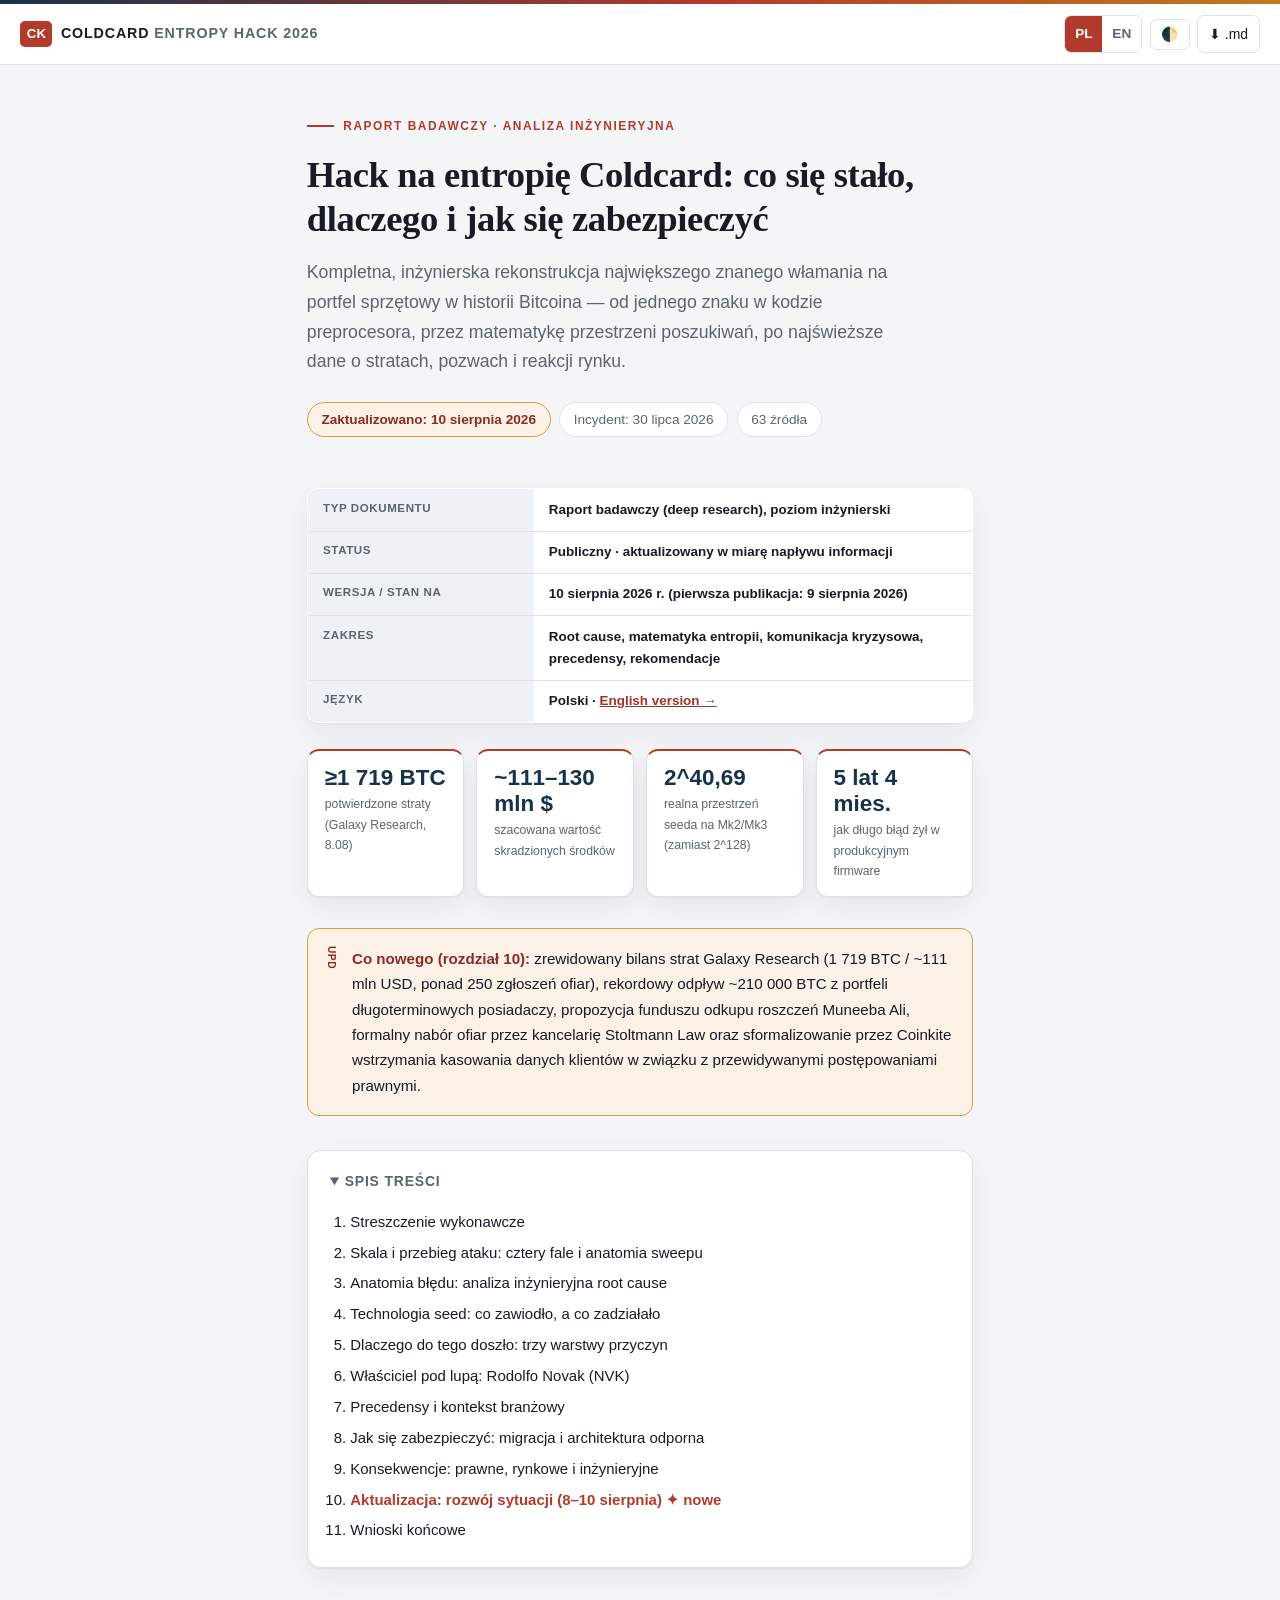
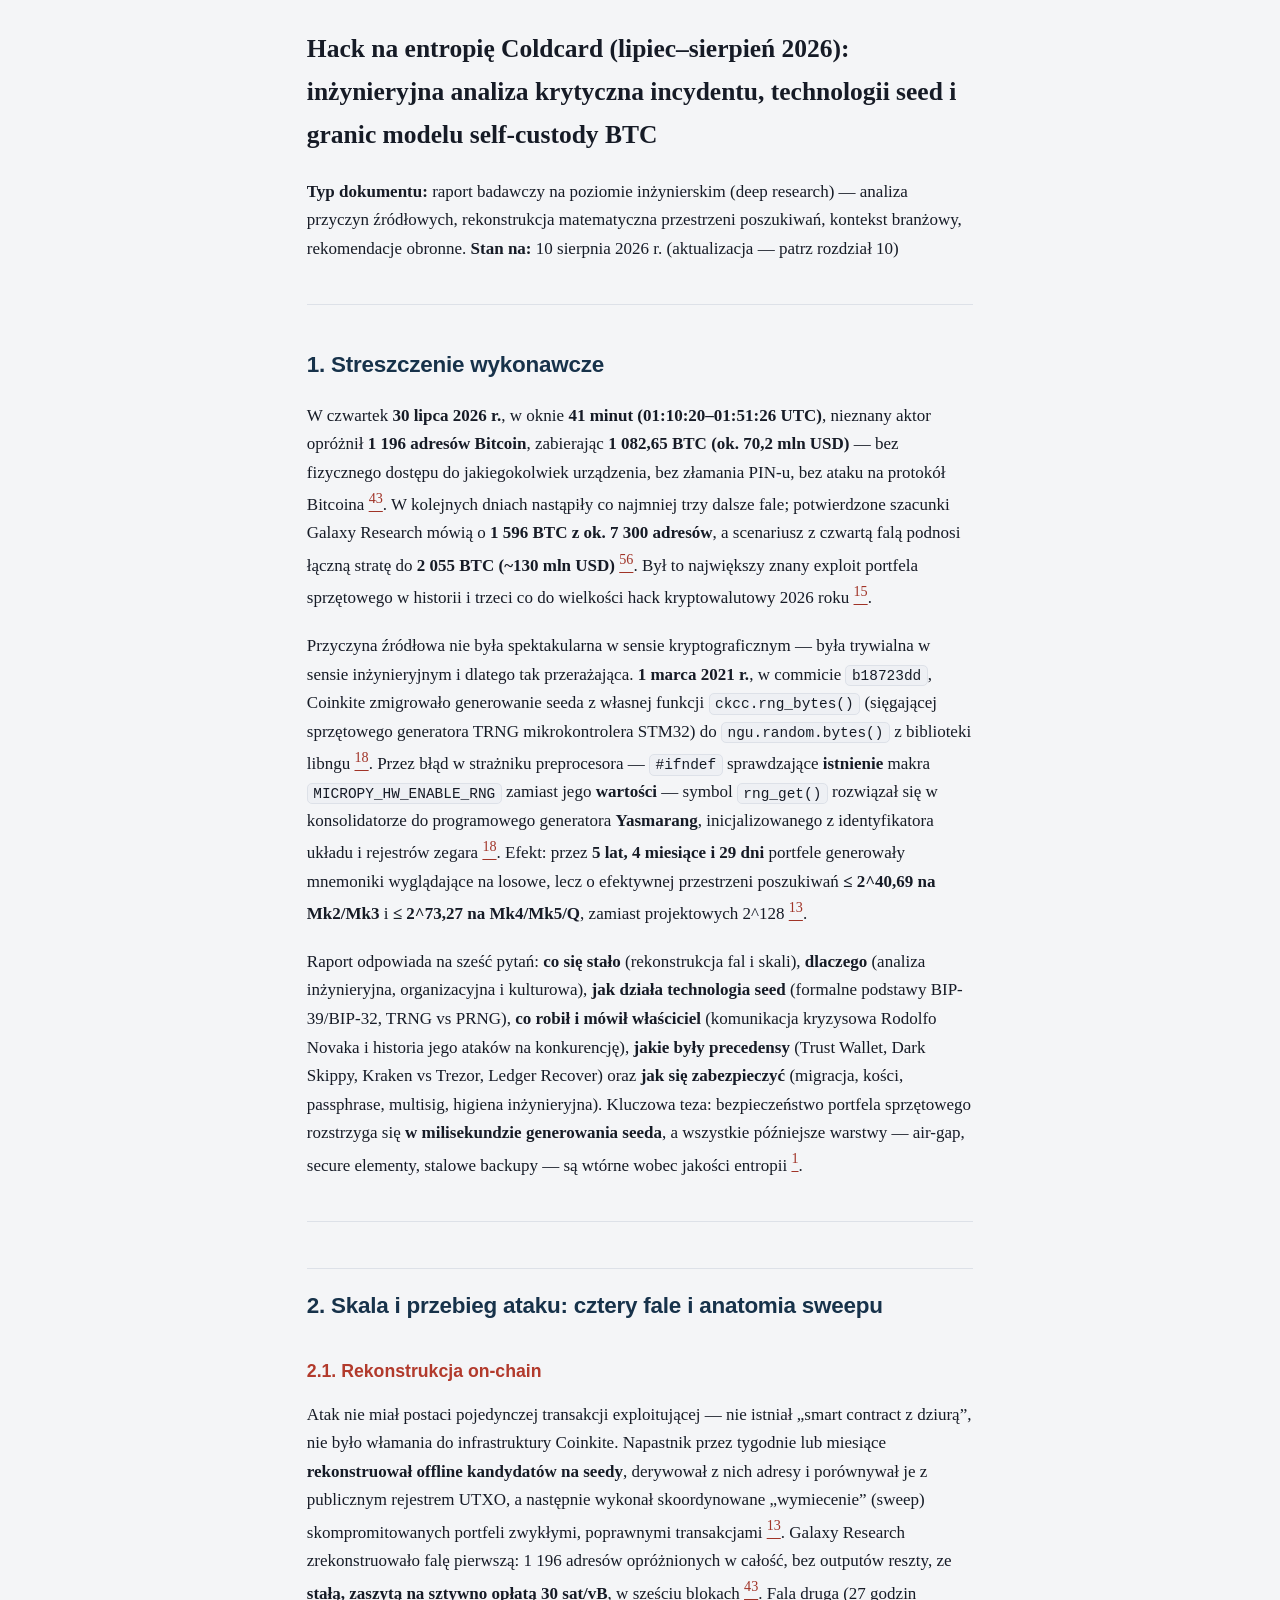
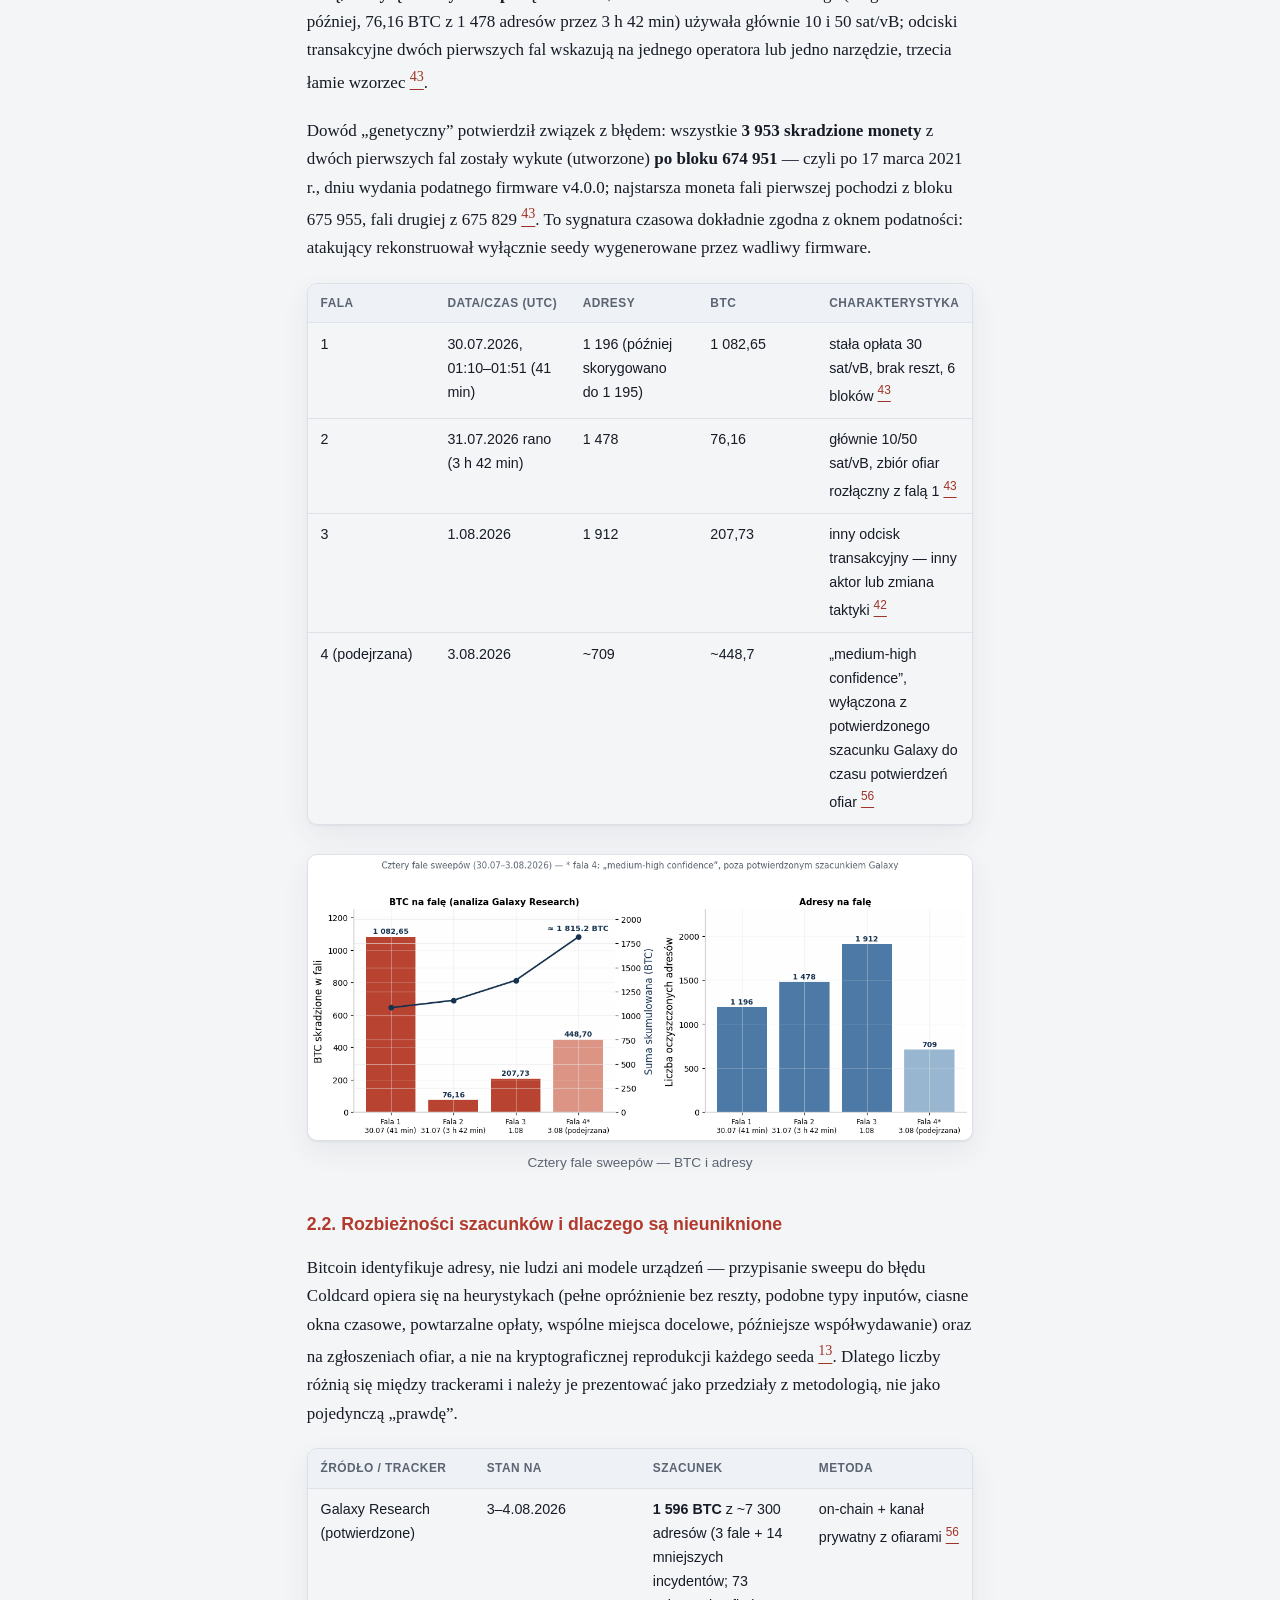
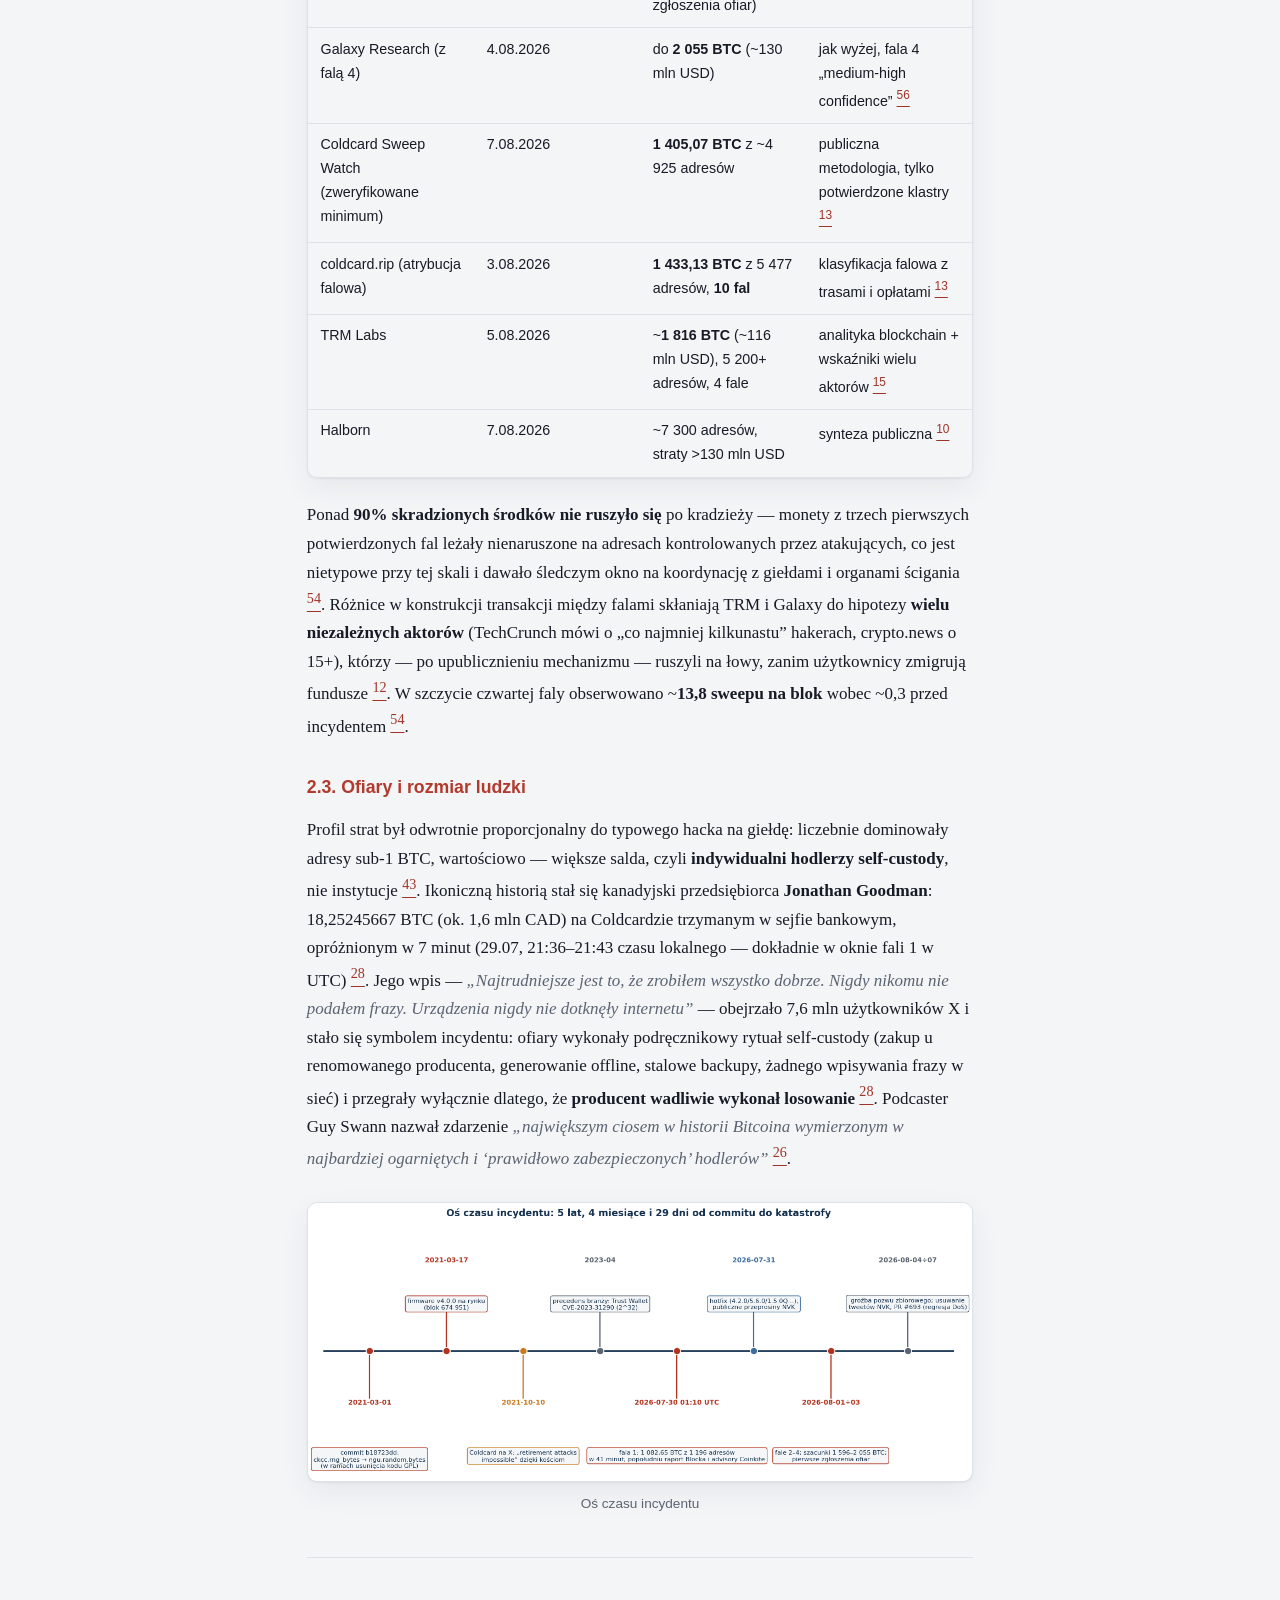
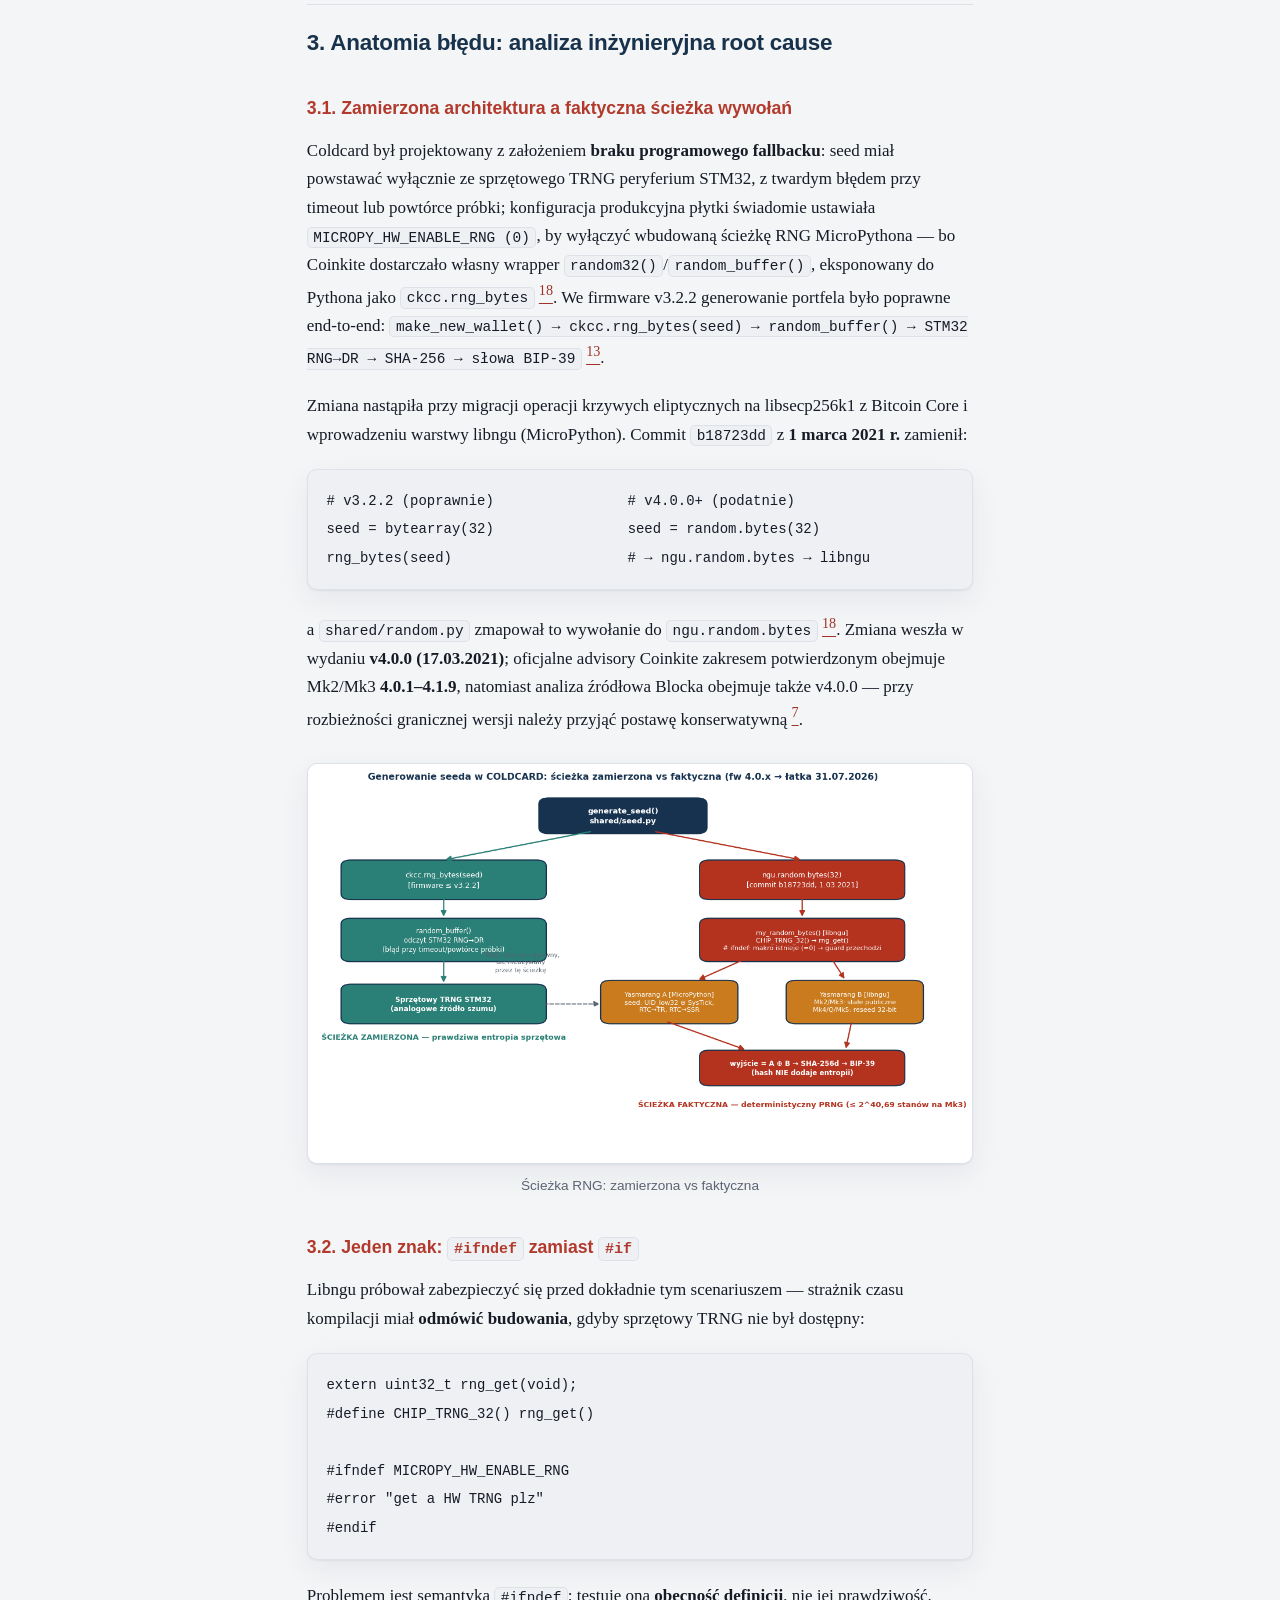
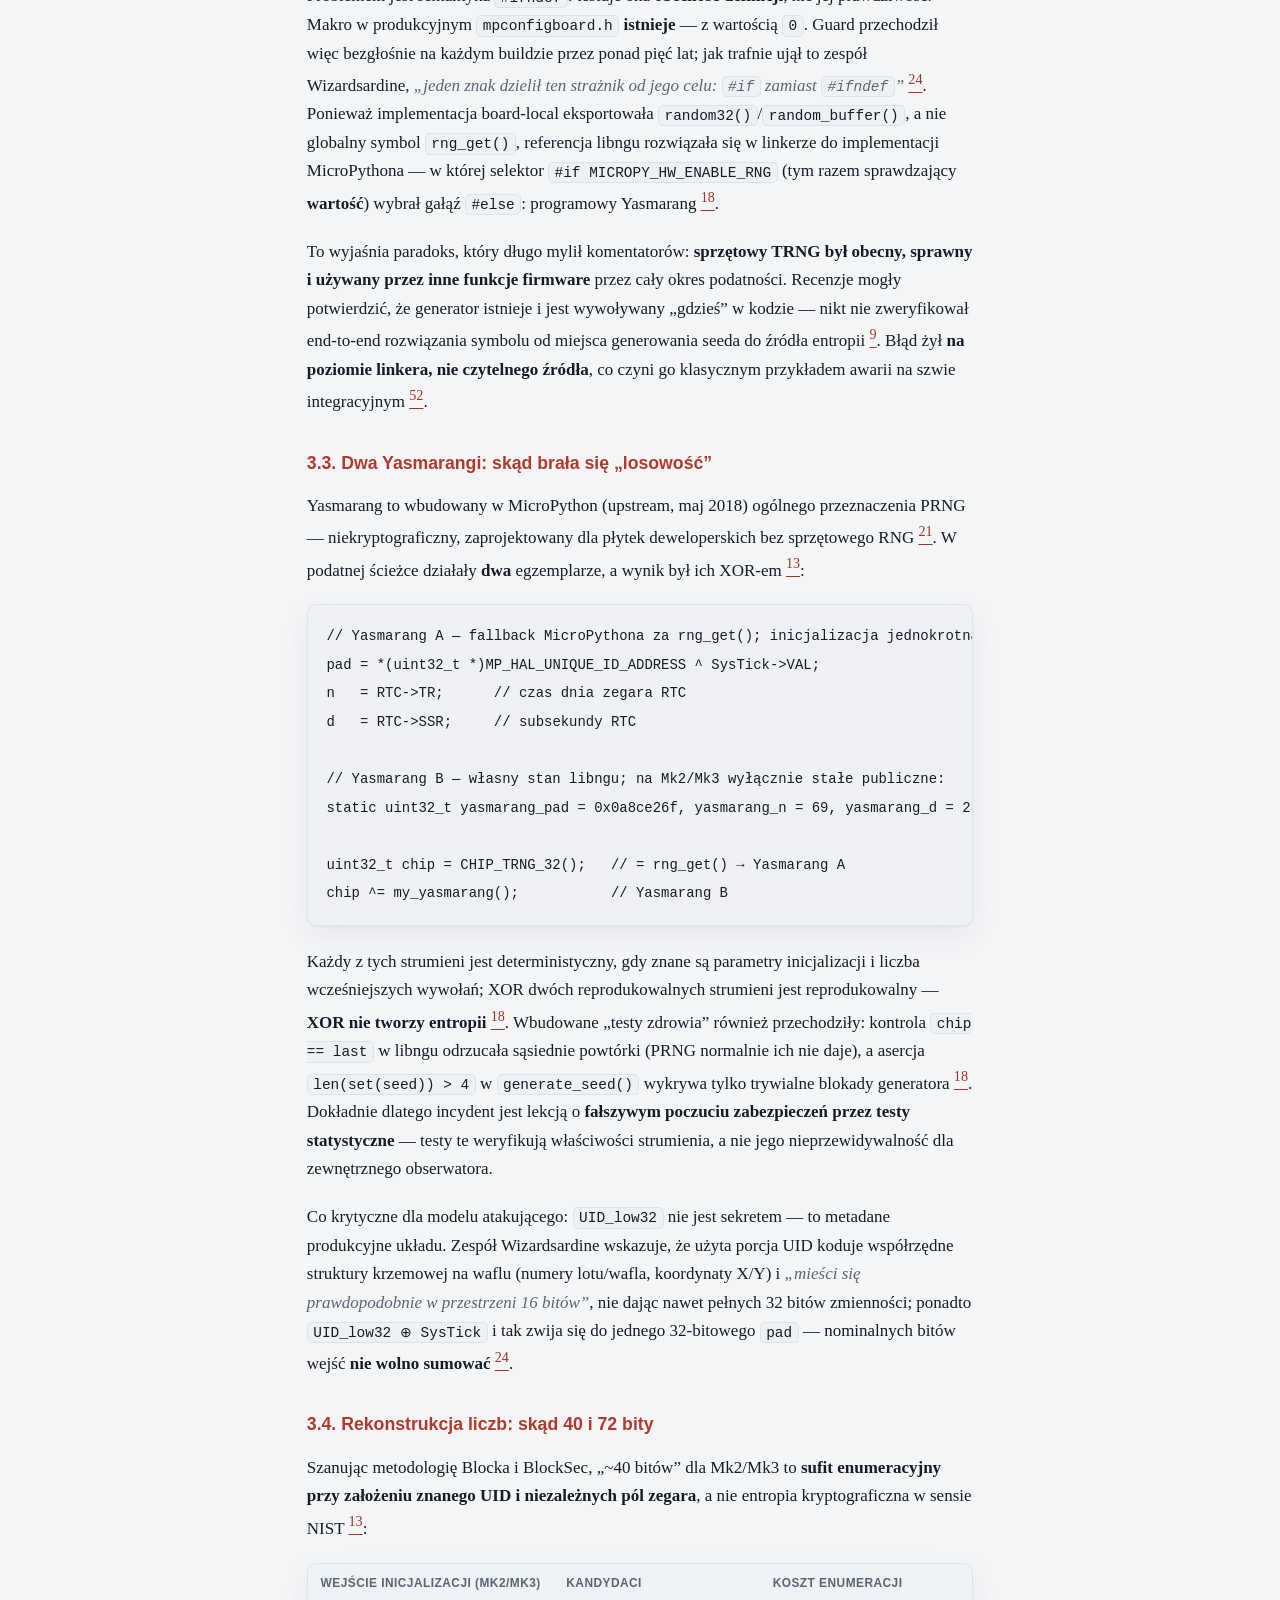
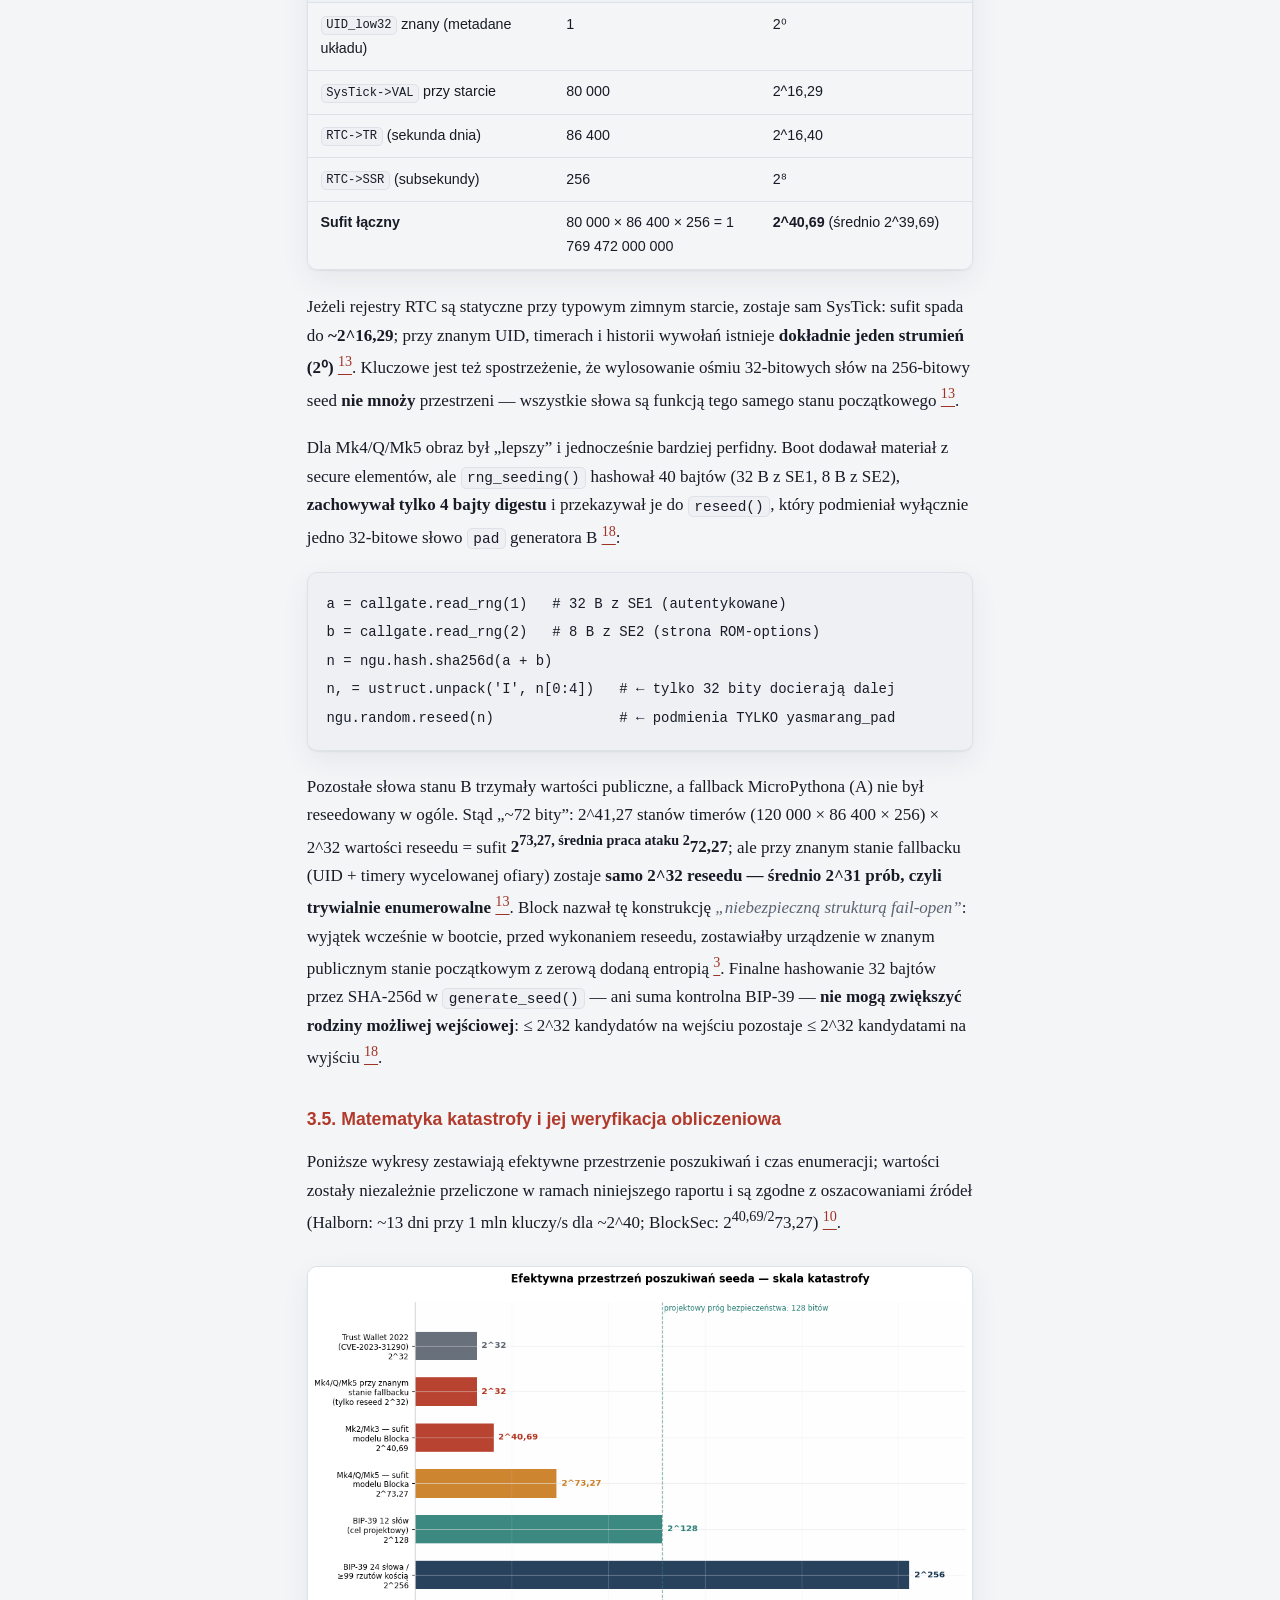
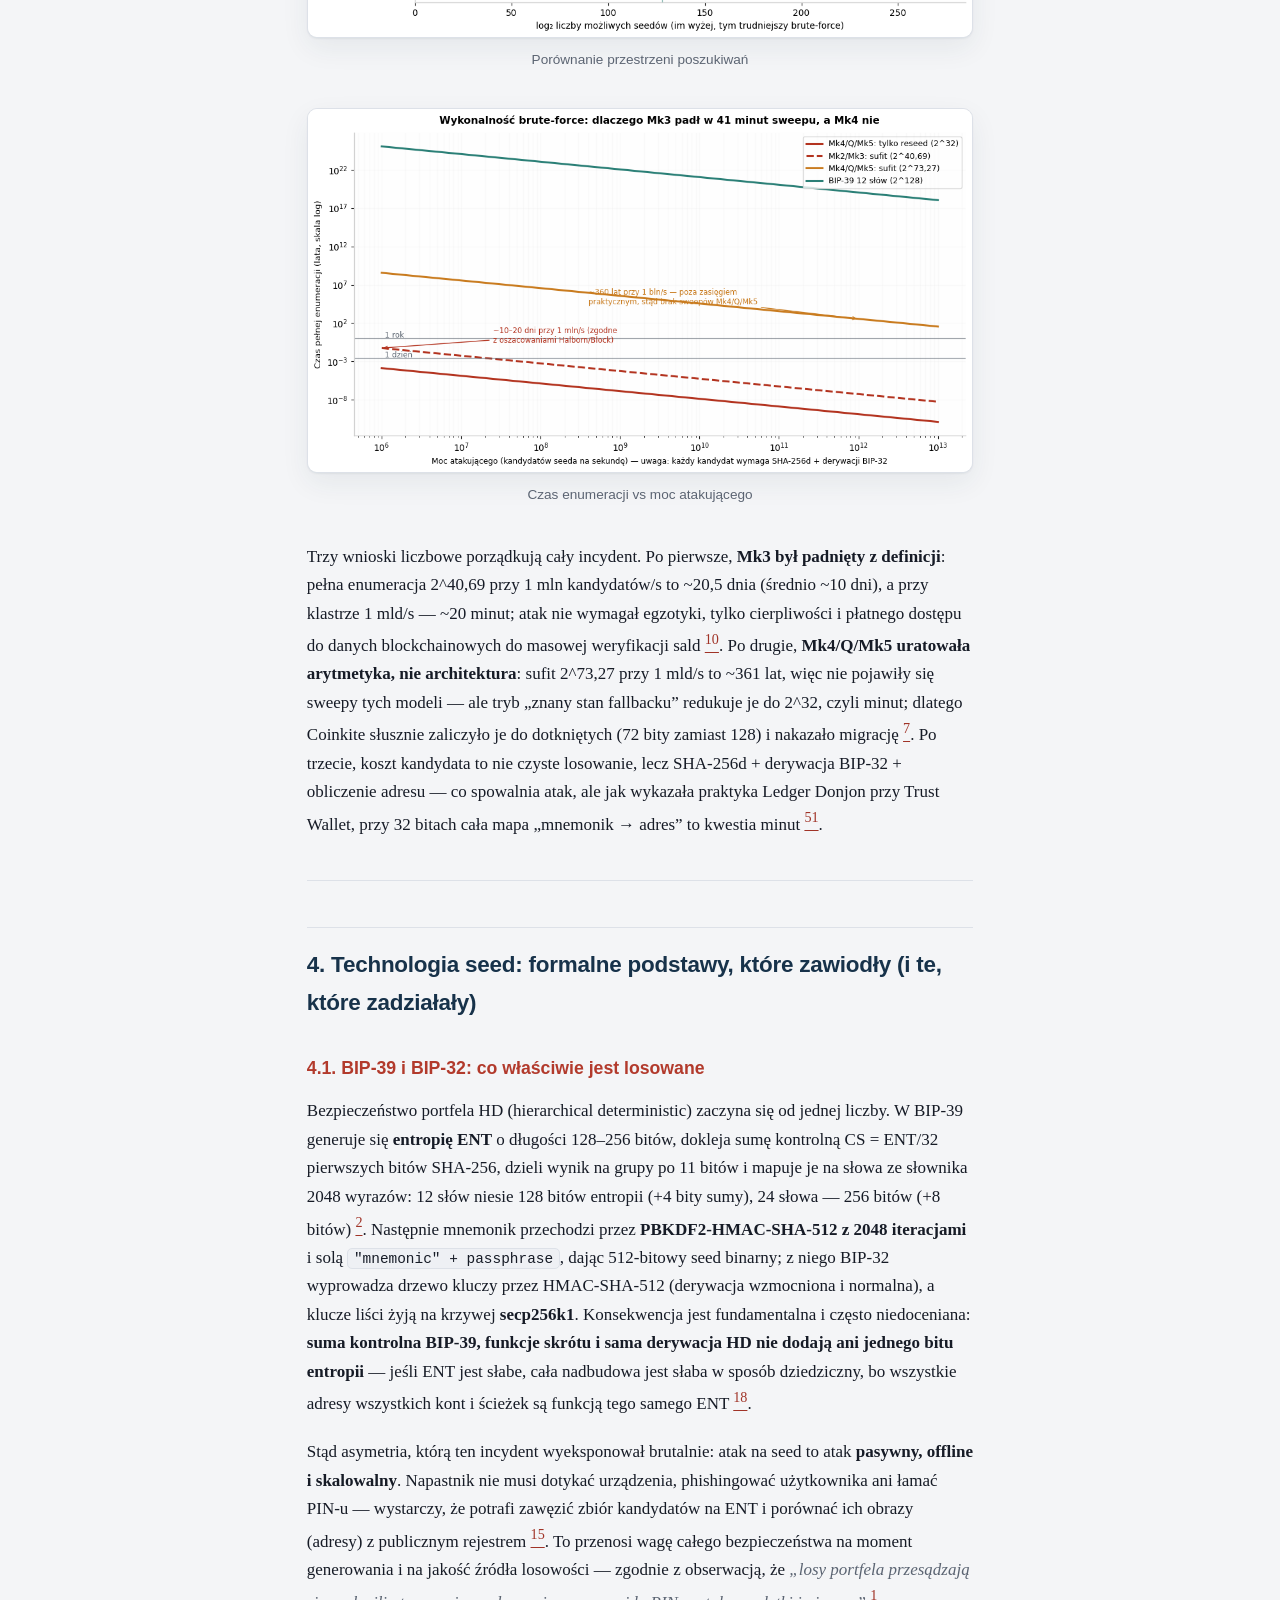
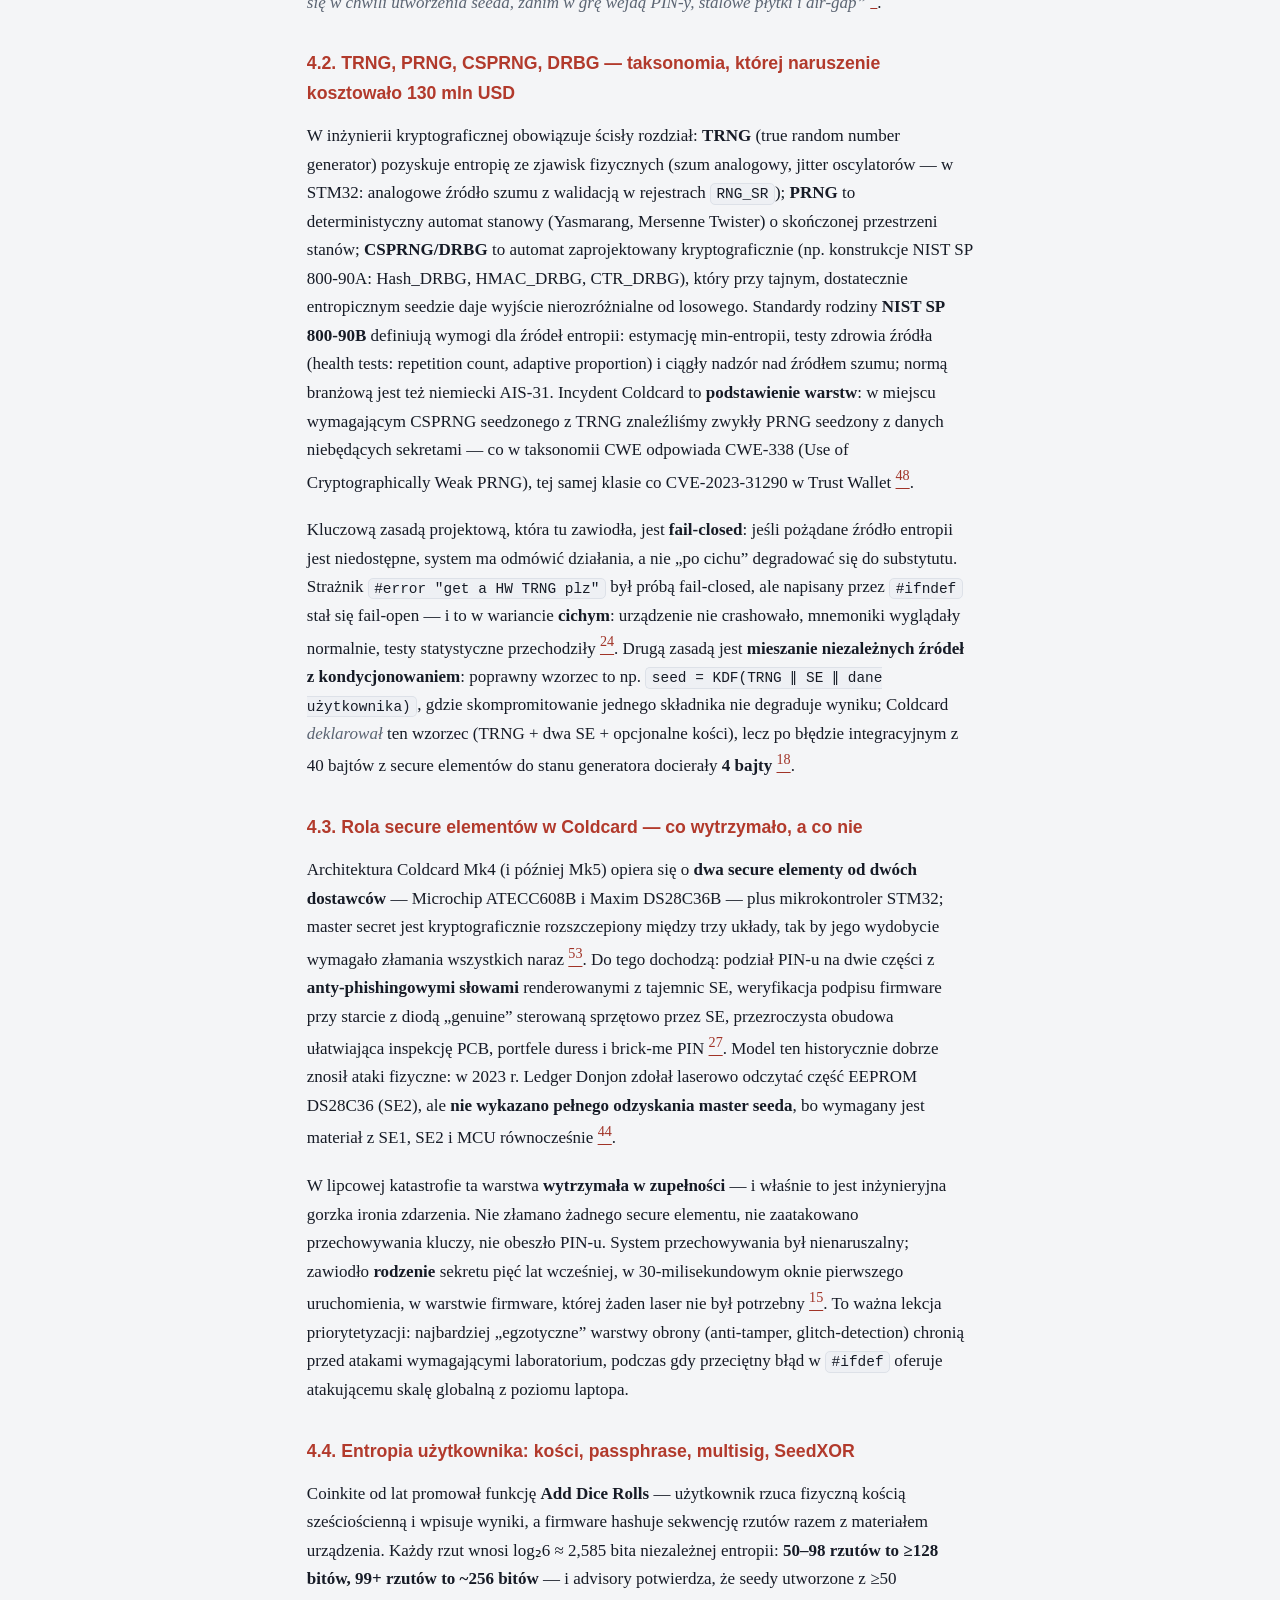
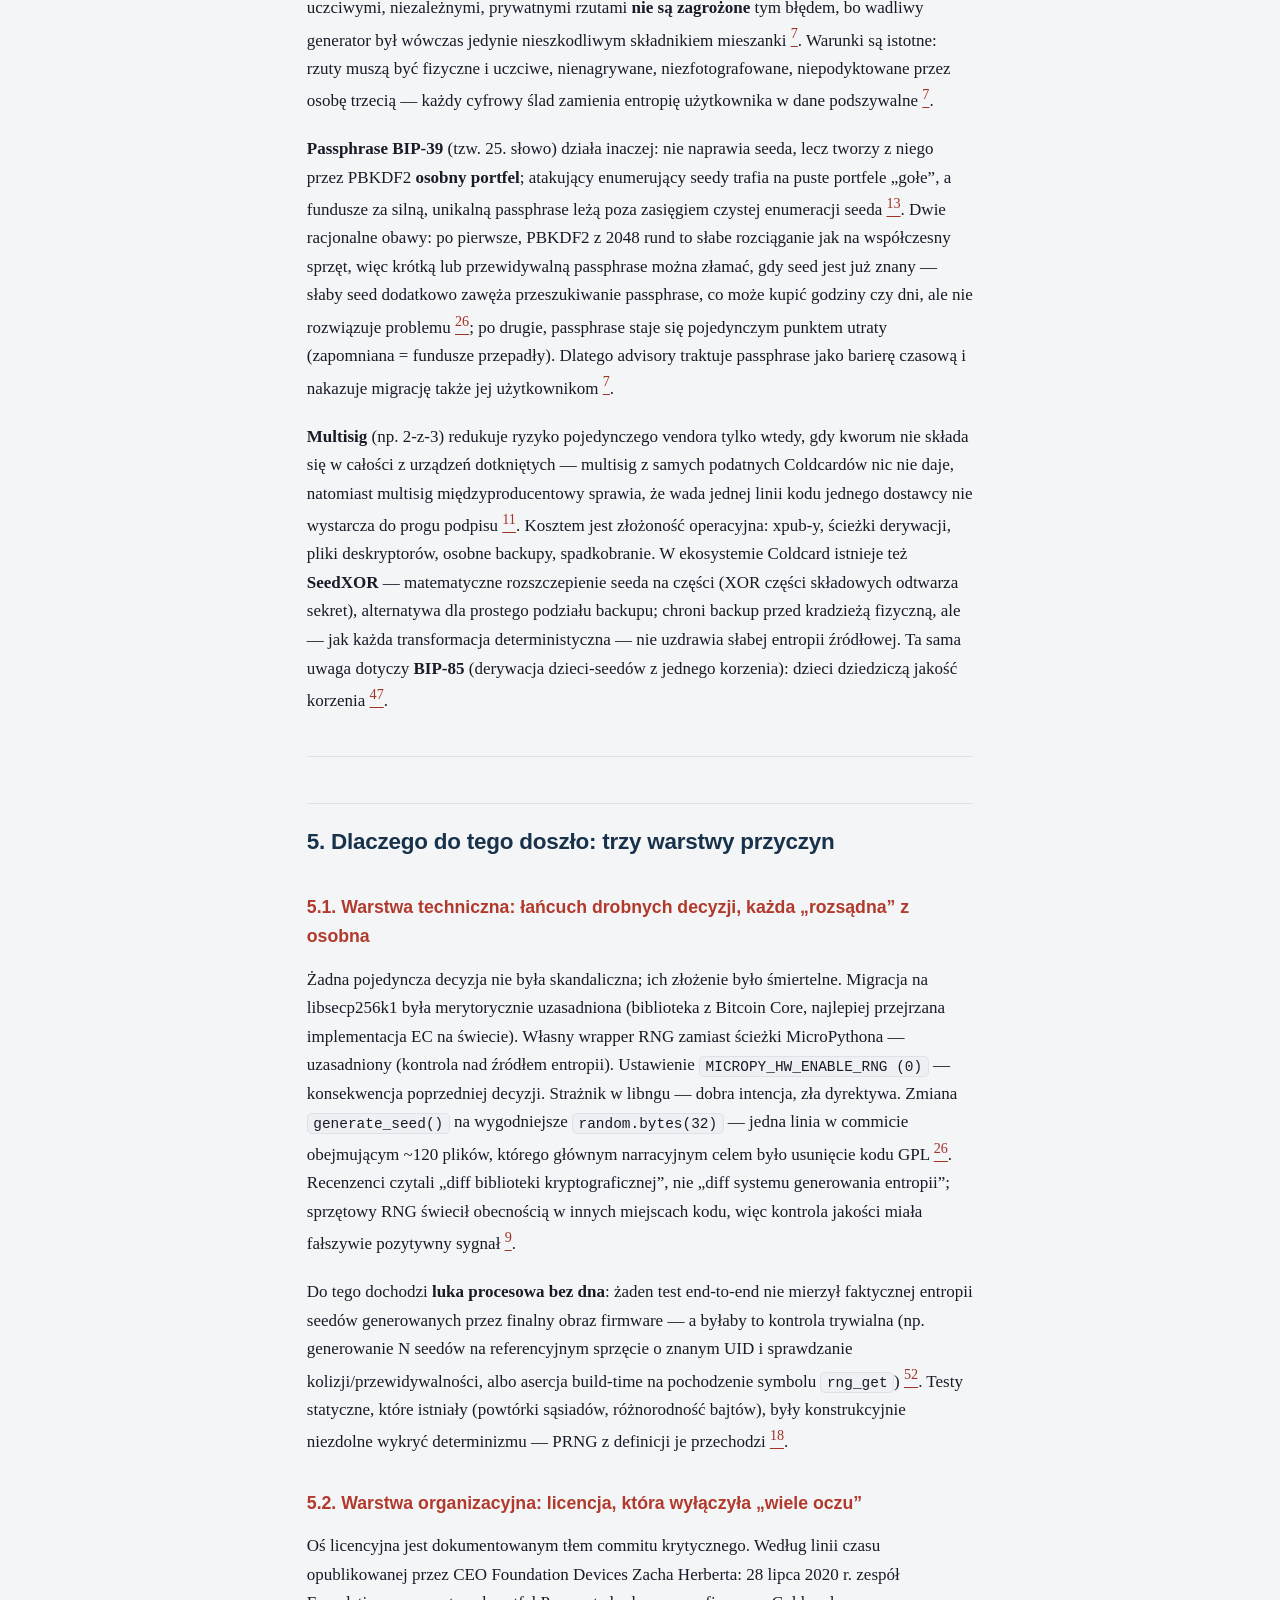
==== commit ce3253ad: "Profesjonalny redesign strony + pełna wersja angielska Nowa, wspólna szata graficzna (assets/report." ====
--- a/index.html
+++ b/index.html
@@ -6,241 +6,43 @@
 <title>Hack na entropię Coldcard (2026) — analiza inżynieryjna</title>
 <meta name="description" content="Kompletny raport inżynieryjny: przyczyna źródłowa, matematyka przestrzeni poszukiwań, oś czasu, precedensy i rekomendacje obronne po ataku na Coldcard, lipiec–sierpień 2026.">
 <link rel="icon" href="data:image/svg+xml,<svg xmlns=%22http://www.w3.org/2000/svg%22 viewBox=%220 0 100 100%22><text y=%22.9em%22 font-size=%2290%22>🔓</text></svg>">
-<style>
-:root{
-  --bg:#f7f5f0;
-  --bg-elev:#ffffff;
-  --bg-inset:#eeece4;
-  --text:#1c1a16;
-  --text-dim:#5c584e;
-  --border:#ddd8cc;
-  --accent:#b5401f;
-  --accent-2:#8a5a00;
-  --link:#8a3a15;
-  --code-bg:#efece2;
-  --warn-bg:#fbeade;
-  --warn-border:#d98a3d;
-  --table-head:#e9e4d6;
-  --shadow: 0 1px 3px rgba(0,0,0,.08), 0 8px 24px rgba(0,0,0,.05);
-  --maxw: 780px;
-  font-size: 17px;
-}
-@media (prefers-color-scheme: dark){
-  :root:not([data-theme="light"]){
-    --bg:#151310;
-    --bg-elev:#1c1915;
-    --bg-inset:#221e18;
-    --text:#eae5d9;
-    --text-dim:#a89e8c;
-    --border:#3a352b;
-    --accent:#e2734a;
-    --accent-2:#d9a441;
-    --link:#e2734a;
-    --code-bg:#211d16;
-    --warn-bg:#2a2015;
-    --warn-border:#8a5a1f;
-    --table-head:#241f17;
-    --shadow: 0 1px 3px rgba(0,0,0,.4), 0 8px 30px rgba(0,0,0,.35);
-  }
-}
-:root[data-theme="dark"]{
-  --bg:#151310;
-  --bg-elev:#1c1915;
-  --bg-inset:#221e18;
-  --text:#eae5d9;
-  --text-dim:#a89e8c;
-  --border:#3a352b;
-  --accent:#e2734a;
-  --accent-2:#d9a441;
-  --link:#e2734a;
-  --code-bg:#211d16;
-  --warn-bg:#2a2015;
-  --warn-border:#8a5a1f;
-  --table-head:#241f17;
-  --shadow: 0 1px 3px rgba(0,0,0,.4), 0 8px 30px rgba(0,0,0,.35);
-}
-*{box-sizing:border-box}
-html{scroll-behavior:smooth}
-body{
-  margin:0; background:var(--bg); color:var(--text);
-  font-family: "Iowan Old Style","Georgia","Noto Serif",serif;
-  line-height:1.68;
-  -webkit-font-smoothing:antialiased;
-}
-a{color:var(--link)}
-::selection{background:var(--accent); color:#fff}
-
-.topbar{
-  position:sticky; top:0; z-index:50;
-  display:flex; align-items:center; justify-content:space-between;
-  gap:1rem; padding:.7rem 1.2rem;
-  background:color-mix(in srgb, var(--bg-elev) 88%, transparent);
-  backdrop-filter:blur(10px);
-  border-bottom:1px solid var(--border);
-  font-family:-apple-system,BlinkMacSystemFont,"Segoe UI",Roboto,sans-serif;
-}
-.topbar .brand{font-weight:700; font-size:.92rem; letter-spacing:.02em; white-space:nowrap; overflow:hidden; text-overflow:ellipsis}
-.topbar .brand span{color:var(--accent)}
-.topbar-actions{display:flex; gap:.5rem; align-items:center}
-.iconbtn{
-  border:1px solid var(--border); background:var(--bg-elev); color:var(--text);
-  border-radius:8px; padding:.4rem .6rem; cursor:pointer; font-size:.85rem;
-  font-family:inherit;
-}
-.iconbtn:hover{border-color:var(--accent)}
-
-.hero{
-  max-width:var(--maxw); margin:0 auto; padding:3.2rem 1.4rem 1.6rem;
-  font-family:-apple-system,BlinkMacSystemFont,"Segoe UI",Roboto,sans-serif;
-}
-.hero .kicker{
-  text-transform:uppercase; letter-spacing:.12em; font-size:.72rem; font-weight:700;
-  color:var(--accent); margin-bottom:.9rem;
-}
-.hero h1{
-  font-family:"Iowan Old Style","Georgia","Noto Serif",serif;
-  font-size:2.1rem; line-height:1.22; margin:0 0 1rem; font-weight:700;
-}
-.hero .dek{ color:var(--text-dim); font-size:1.05rem; margin:0 0 1.4rem; max-width:62ch;}
-.meta-row{
-  display:flex; flex-wrap:wrap; gap:.5rem; font-size:.82rem; color:var(--text-dim);
-}
-.pill{
-  border:1px solid var(--border); background:var(--bg-elev); border-radius:999px;
-  padding:.3rem .8rem;
-}
-.pill.hot{border-color:var(--warn-border); color:var(--accent); background:var(--warn-bg); font-weight:600}
-
-.stat-strip{
-  max-width:var(--maxw); margin:1.6rem auto 0; padding:0 1.4rem;
-  display:grid; grid-template-columns:repeat(auto-fit,minmax(140px,1fr)); gap:.7rem;
-  font-family:-apple-system,BlinkMacSystemFont,"Segoe UI",Roboto,sans-serif;
-}
-.stat{
-  background:var(--bg-elev); border:1px solid var(--border); border-radius:12px;
-  padding:.85rem 1rem; box-shadow:var(--shadow);
-}
-.stat .num{font-size:1.35rem; font-weight:800; color:var(--accent); line-height:1.15}
-.stat .lbl{font-size:.72rem; color:var(--text-dim); margin-top:.15rem}
-
-.toc-wrap{max-width:var(--maxw); margin:2.2rem auto 0; padding:0 1.4rem;}
-.toc{
-  background:var(--bg-elev); border:1px solid var(--border); border-radius:14px;
-  padding:1.1rem 1.3rem; box-shadow:var(--shadow);
-  font-family:-apple-system,BlinkMacSystemFont,"Segoe UI",Roboto,sans-serif;
-}
-.toc summary{cursor:pointer; font-weight:700; font-size:.9rem; letter-spacing:.02em}
-.toc ol{margin:.9rem 0 0; padding-left:1.2rem; font-size:.88rem; columns:1;}
-.toc li{margin:.32rem 0}
-.toc a{text-decoration:none}
-.toc a:hover{text-decoration:underline}
-.toc .upd{color:var(--accent); font-weight:700}
-
-article{
-  max-width:var(--maxw); margin:0 auto; padding:2.2rem 1.4rem 1rem;
-}
-article h2{
-  font-size:1.5rem; margin:2.6rem 0 1rem; padding-top:.4rem;
-  border-top:1px solid var(--border);
-  scroll-margin-top:4.5rem;
-}
-article h2:first-of-type{border-top:none; margin-top:0}
-article h3{
-  font-size:1.15rem; margin:1.9rem 0 .8rem; color:var(--accent-2);
-  scroll-margin-top:4.5rem;
-}
-article p{margin:0 0 1.15rem}
-article ul, article ol{margin:0 0 1.15rem; padding-left:1.4rem}
-article li{margin:.3rem 0}
-article strong{color:var(--text); font-weight:700}
-article em{color:var(--text-dim)}
-article code{
-  background:var(--code-bg); border:1px solid var(--border); border-radius:5px;
-  padding:.12em .38em; font-size:.86em; font-family:"SF Mono",ui-monospace,Menlo,Consolas,monospace;
-}
-article pre{
-  background:var(--code-bg); border:1px solid var(--border); border-radius:10px;
-  padding:1rem 1.1rem; overflow-x:auto; margin:0 0 1.3rem;
-  box-shadow:var(--shadow);
-}
-article pre code{background:none; border:none; padding:0; font-size:.83rem; line-height:1.55}
-article blockquote{
-  margin:0 0 1.15rem; padding:.2rem 1.1rem; border-left:3px solid var(--accent);
-  color:var(--text-dim); font-style:italic;
-}
-article sup a{
-  text-decoration:none; color:var(--accent); font-weight:700;
-}
-article hr{border:none; border-top:1px solid var(--border); margin:2.4rem 0}
-
-.table-wrap{overflow-x:auto; margin:0 0 1.4rem; border:1px solid var(--border); border-radius:10px; box-shadow:var(--shadow)}
-article table{border-collapse:collapse; width:100%; font-size:.86rem; font-family:-apple-system,BlinkMacSystemFont,"Segoe UI",Roboto,sans-serif;}
-article th, article td{padding:.55rem .75rem; border-bottom:1px solid var(--border); text-align:left; vertical-align:top}
-article thead th{background:var(--table-head); font-size:.72rem; text-transform:uppercase; letter-spacing:.04em; white-space:nowrap}
-article tbody tr:last-child td{border-bottom:none}
-article tbody tr:hover{background:var(--bg-inset)}
-
-article figure{margin:1.6rem 0 2rem}
-article figure img{
-  width:100%; height:auto; display:block; border-radius:10px; border:1px solid var(--border);
-  background:#fff;
-}
-article figcaption{
-  text-align:center; font-size:.82rem; color:var(--text-dim); margin-top:.6rem;
-  font-family:-apple-system,BlinkMacSystemFont,"Segoe UI",Roboto,sans-serif;
-}
-
-.update-banner{
-  max-width:var(--maxw); margin:2rem auto 0; padding:0 1.4rem;
-}
-.update-banner .box{
-  background:var(--warn-bg); border:1px solid var(--warn-border); border-radius:12px;
-  padding:1rem 1.2rem; font-family:-apple-system,BlinkMacSystemFont,"Segoe UI",Roboto,sans-serif;
-  font-size:.9rem;
-}
-.update-banner strong{color:var(--accent)}
-
-footer{
-  max-width:var(--maxw); margin:2rem auto 0; padding:1.6rem 1.4rem 3rem;
-  font-family:-apple-system,BlinkMacSystemFont,"Segoe UI",Roboto,sans-serif;
-  font-size:.82rem; color:var(--text-dim); border-top:1px solid var(--border);
-}
-footer a{color:var(--text-dim)}
-.back-top{
-  position:fixed; right:1.2rem; bottom:1.2rem; z-index:40;
-  width:44px; height:44px; border-radius:50%; display:flex; align-items:center; justify-content:center;
-  background:var(--accent); color:#fff; text-decoration:none; box-shadow:var(--shadow);
-  opacity:0; pointer-events:none; transition:opacity .2s;
-  font-family:-apple-system,sans-serif; font-weight:700;
-}
-.back-top.show{opacity:1; pointer-events:auto}
-
-@media (max-width:640px){
-  :root{font-size:16px}
-  .hero h1{font-size:1.65rem}
-}
-</style>
+<link rel="stylesheet" href="assets/report.css">
+<link rel="alternate" hreflang="en" href="en/index.html">
 </head>
 <body>
 
+<div class="top-accent"></div>
 <div class="topbar">
-  <div class="brand">🔓 COLDCARD&nbsp;<span>ENTROPY&nbsp;HACK</span>&nbsp;2026</div>
+  <div class="brand"><span class="mark">CK</span><span class="full"><strong>COLDCARD</strong>&nbsp;ENTROPY&nbsp;HACK&nbsp;2026</span></div>
   <div class="topbar-actions">
-    <button class="iconbtn" id="themeToggle" aria-label="Przełącz motyw">🌓 Motyw</button>
-    <a class="iconbtn" href="Hack-na-entropie-Coldcard-2026-analiza-inzynieryjna.md">⬇ Markdown</a>
+    <div class="lang-switch">
+      <a class="active" href="index.html">PL</a>
+      <a href="en/index.html">EN</a>
+    </div>
+    <button class="iconbtn" id="themeToggle" aria-label="Przełącz motyw">🌓</button>
+    <a class="iconbtn" href="Hack-na-entropie-Coldcard-2026-analiza-inzynieryjna.md">⬇ .md</a>
   </div>
 </div>
 
 <div class="hero">
-  <div class="kicker">Raport badawczy · analiza inżynieryjna · aktualizowany</div>
+  <div class="kicker">Raport badawczy · analiza inżynieryjna</div>
   <h1>Hack na entropię Coldcard: co się stało, dlaczego i jak się zabezpieczyć</h1>
   <p class="dek">Kompletna, inżynierska rekonstrukcja największego znanego włamania na portfel sprzętowy w historii Bitcoina — od jednego znaku w kodzie preprocesora, przez matematykę przestrzeni poszukiwań, po najświeższe dane o stratach, pozwach i reakcji rynku.</p>
   <div class="meta-row">
     <span class="pill hot">Zaktualizowano: 10 sierpnia 2026</span>
-    <span class="pill">Pierwsza publikacja: 9 sierpnia 2026</span>
     <span class="pill">Incydent: 30 lipca 2026</span>
     <span class="pill">63 źródła</span>
   </div>
+</div>
+
+<div class="doc-meta">
+  <table>
+    <tr><td class="k">Typ dokumentu</td><td class="v">Raport badawczy (deep research), poziom inżynierski</td></tr>
+    <tr><td class="k">Status</td><td class="v">Publiczny · aktualizowany w miarę napływu informacji</td></tr>
+    <tr><td class="k">Wersja / stan na</td><td class="v">10 sierpnia 2026 r. (pierwsza publikacja: 9 sierpnia 2026)</td></tr>
+    <tr><td class="k">Zakres</td><td class="v">Root cause, matematyka entropii, komunikacja kryzysowa, precedensy, rekomendacje</td></tr>
+    <tr><td class="k">Język</td><td class="v">Polski · <a href="en/index.html">English version →</a></td></tr>
+  </table>
 </div>
 
 <div class="stat-strip">
@@ -742,32 +544,12 @@
 </article>
 
 <footer>
+  <div class="foot-brand"><span class="mark">CK</span> Coldcard Entropy Hack 2026 — raport niezależny</div>
   <p><strong>Zastrzeżenie:</strong> materiał ma charakter wyłącznie informacyjno-edukacyjny i nie stanowi porady inwestycyjnej, prawnej ani bezpieczeństwa dla konkretnego podmiotu. Liczby dotyczące strat pochodzą z publicznych analiz on-chain o różnych metodologiach i mogą ulec korekcie. Wszystkie 63 źródła są linkowane bezpośrednio przy twierdzeniach (indeksy górne w tekście).</p>
-  <p>Pełny tekst źródłowy w Markdown: <a href="Hack-na-entropie-Coldcard-2026-analiza-inzynieryjna.md">Hack-na-entropie-Coldcard-2026-analiza-inzynieryjna.md</a> · Repozytorium na GitHubie zawiera pełną historię aktualizacji.</p>
+  <p>Pełny tekst źródłowy w Markdown: <a href="Hack-na-entropie-Coldcard-2026-analiza-inzynieryjna.md">Hack-na-entropie-Coldcard-2026-analiza-inzynieryjna.md</a> · <a href="en/index.html">English version</a> · <a href="https://github.com/zi3lak/coldcard-entropy-hack-2026">repozytorium na GitHubie</a>.</p>
 </footer>
 
 <a href="#" class="back-top" id="backTop" aria-label="Do góry">↑</a>
-
-<script>
-(function(){
-  var root = document.documentElement;
-  var btn = document.getElementById('themeToggle');
-  var stored = localStorage.getItem('theme');
-  if (stored === 'dark' || stored === 'light') root.setAttribute('data-theme', stored);
-  btn.addEventListener('click', function(){
-    var current = root.getAttribute('data-theme');
-    var prefersDark = window.matchMedia('(prefers-color-scheme: dark)').matches;
-    var effectiveIsDark = current ? current === 'dark' : prefersDark;
-    var next = effectiveIsDark ? 'light' : 'dark';
-    root.setAttribute('data-theme', next);
-    localStorage.setItem('theme', next);
-  });
-
-  var backTop = document.getElementById('backTop');
-  window.addEventListener('scroll', function(){
-    backTop.classList.toggle('show', window.scrollY > 600);
-  });
-})();
-</script>
+<script src="assets/report.js"></script>
 </body>
 </html>
--- a/assets/report.css
+++ b/assets/report.css
@@ -0,0 +1,286 @@
+/* Coldcard Entropy Hack — shared report stylesheet (PL/EN) */
+
+:root{
+  --bg:#f4f5f7;
+  --bg-elev:#ffffff;
+  --bg-inset:#eceef2;
+  --text:#161b26;
+  --text-dim:#5b6472;
+  --border:#dde1e8;
+  --border-strong:#c7cdd6;
+  --navy:#17324a;
+  --crimson:#b23a2c;
+  --teal:#2f8f7d;
+  --amber:#c07a1e;
+  --accent:#b23a2c;
+  --accent-ink:#8a2c21;
+  --link:#a03327;
+  --code-bg:#eef0f4;
+  --warn-bg:#fbf1e6;
+  --warn-border:#d99b3d;
+  --table-head:#eef1f5;
+  --shadow: 0 1px 2px rgba(23,50,74,.06), 0 10px 28px rgba(23,50,74,.07);
+  --maxw: 42rem;
+  --maxw-wide: 68rem;
+  --sidebar-w: 15.5rem;
+  --serif: "Source Serif Pro","Iowan Old Style","Georgia","Noto Serif",serif;
+  --sans: -apple-system,BlinkMacSystemFont,"Inter","Segoe UI",Roboto,Helvetica,Arial,sans-serif;
+  --mono: "SF Mono",ui-monospace,"JetBrains Mono",Menlo,Consolas,monospace;
+  font-size: 17px;
+}
+@media (prefers-color-scheme: dark){
+  :root:not([data-theme="light"]){
+    --bg:#0d131c;
+    --bg-elev:#131b26;
+    --bg-inset:#17202b;
+    --text:#e7ebf1;
+    --text-dim:#8fa0b3;
+    --border:#26313f;
+    --border-strong:#37455685;
+    --navy:#8fb3d6;
+    --crimson:#e2725f;
+    --teal:#57bfa8;
+    --amber:#e0ad5c;
+    --accent:#e2725f;
+    --accent-ink:#f0a394;
+    --link:#e2725f;
+    --code-bg:#182130;
+    --warn-bg:#241d13;
+    --warn-border:#a97a34;
+    --table-head:#182130;
+    --shadow: 0 1px 2px rgba(0,0,0,.35), 0 12px 32px rgba(0,0,0,.35);
+  }
+}
+:root[data-theme="dark"]{
+  --bg:#0d131c;
+  --bg-elev:#131b26;
+  --bg-inset:#17202b;
+  --text:#e7ebf1;
+  --text-dim:#8fa0b3;
+  --border:#26313f;
+  --border-strong:#37455685;
+  --navy:#8fb3d6;
+  --crimson:#e2725f;
+  --teal:#57bfa8;
+  --amber:#e0ad5c;
+  --accent:#e2725f;
+  --accent-ink:#f0a394;
+  --link:#e2725f;
+  --code-bg:#182130;
+  --warn-bg:#241d13;
+  --warn-border:#a97a34;
+  --table-head:#182130;
+  --shadow: 0 1px 2px rgba(0,0,0,.35), 0 12px 32px rgba(0,0,0,.35);
+}
+
+*{box-sizing:border-box}
+html{scroll-behavior:smooth}
+body{
+  margin:0; background:var(--bg); color:var(--text);
+  font-family:var(--serif);
+  line-height:1.68;
+  -webkit-font-smoothing:antialiased;
+  text-rendering:optimizeLegibility;
+}
+a{color:var(--link)}
+::selection{background:var(--accent); color:#fff}
+
+.top-accent{
+  height:4px; width:100%;
+  background:linear-gradient(90deg, var(--navy), var(--crimson) 55%, var(--amber));
+}
+
+.topbar{
+  position:sticky; top:0; z-index:50;
+  display:flex; align-items:center; justify-content:space-between;
+  gap:1rem; padding:.65rem 1.2rem;
+  background:color-mix(in srgb, var(--bg-elev) 90%, transparent);
+  backdrop-filter:blur(10px);
+  border-bottom:1px solid var(--border);
+  font-family:var(--sans);
+}
+.topbar .brand{
+  display:flex; align-items:baseline; gap:.5rem;
+  font-weight:700; font-size:.84rem; letter-spacing:.06em; text-transform:uppercase;
+  white-space:nowrap; overflow:hidden; text-overflow:ellipsis; color:var(--text-dim);
+}
+.topbar .brand .mark{
+  color:var(--bg-elev); background:var(--crimson);
+  border-radius:5px; padding:.12rem .38rem; font-size:.78rem; letter-spacing:0;
+}
+.topbar .brand strong{color:var(--text); font-weight:800}
+.topbar-actions{display:flex; gap:.45rem; align-items:center}
+.iconbtn{
+  border:1px solid var(--border); background:var(--bg-elev); color:var(--text);
+  border-radius:7px; padding:.38rem .62rem; cursor:pointer; font-size:.82rem;
+  font-family:inherit; text-decoration:none; display:inline-flex; align-items:center; gap:.35rem;
+}
+.iconbtn:hover{border-color:var(--accent); color:var(--accent)}
+.lang-switch{
+  display:flex; border:1px solid var(--border); border-radius:7px; overflow:hidden;
+}
+.lang-switch a{
+  padding:.38rem .58rem; font-size:.8rem; font-weight:700; text-decoration:none;
+  color:var(--text-dim); background:var(--bg-elev);
+}
+.lang-switch a.active{background:var(--accent); color:#fff}
+.lang-switch a:not(.active):hover{color:var(--accent)}
+
+.hero{
+  max-width:var(--maxw); margin:0 auto; padding:3rem 1.4rem 1.4rem;
+  font-family:var(--sans);
+}
+.hero .kicker{
+  display:flex; align-items:center; gap:.55rem;
+  text-transform:uppercase; letter-spacing:.13em; font-size:.7rem; font-weight:800;
+  color:var(--crimson); margin-bottom:1rem;
+}
+.hero .kicker::before{
+  content:""; width:1.6rem; height:2px; background:var(--crimson); display:inline-block;
+}
+.hero h1{
+  font-family:var(--serif);
+  font-size:2.15rem; line-height:1.2; margin:0 0 1rem; font-weight:700; color:var(--text);
+  letter-spacing:-.01em;
+}
+.hero .dek{ color:var(--text-dim); font-size:1.04rem; margin:0 0 1.5rem; max-width:60ch;}
+.meta-row{display:flex; flex-wrap:wrap; gap:.5rem; font-size:.8rem; color:var(--text-dim);}
+.pill{border:1px solid var(--border); background:var(--bg-elev); border-radius:999px; padding:.3rem .8rem;}
+.pill.hot{border-color:var(--warn-border); color:var(--accent-ink); background:var(--warn-bg); font-weight:700}
+
+/* Document control block — gives the report an "official" feel */
+.doc-meta{max-width:var(--maxw); margin:1.6rem auto 0; padding:0 1.4rem; font-family:var(--sans);}
+.doc-meta table{
+  width:100%; border-collapse:collapse; font-size:.79rem;
+  background:var(--bg-elev); border:1px solid var(--border); border-radius:10px; overflow:hidden;
+  box-shadow:var(--shadow);
+}
+.doc-meta td{padding:.55rem .9rem; border-bottom:1px solid var(--border); vertical-align:top}
+.doc-meta tr:last-child td{border-bottom:none}
+.doc-meta td.k{
+  width:34%; color:var(--text-dim); text-transform:uppercase; letter-spacing:.05em; font-size:.68rem;
+  font-weight:700; background:var(--table-head);
+}
+.doc-meta td.v{color:var(--text); font-weight:600}
+
+.stat-strip{
+  max-width:var(--maxw); margin:1.5rem auto 0; padding:0 1.4rem;
+  display:grid; grid-template-columns:repeat(auto-fit,minmax(140px,1fr)); gap:.7rem;
+  font-family:var(--sans);
+}
+.stat{
+  background:var(--bg-elev); border:1px solid var(--border); border-radius:12px;
+  padding:.85rem 1rem; box-shadow:var(--shadow); border-top:2.5px solid var(--crimson);
+}
+.stat .num{font-size:1.32rem; font-weight:800; color:var(--navy); line-height:1.15}
+.stat .lbl{font-size:.72rem; color:var(--text-dim); margin-top:.2rem}
+
+.toc-wrap{max-width:var(--maxw); margin:2rem auto 0; padding:0 1.4rem;}
+.toc{
+  background:var(--bg-elev); border:1px solid var(--border); border-radius:14px;
+  padding:1.1rem 1.3rem; box-shadow:var(--shadow); font-family:var(--sans);
+}
+.toc summary{cursor:pointer; font-weight:800; font-size:.82rem; letter-spacing:.06em; text-transform:uppercase; color:var(--text-dim)}
+.toc ol{margin:.9rem 0 0; padding-left:1.2rem; font-size:.88rem; counter-reset:toc}
+.toc li{margin:.34rem 0}
+.toc a{text-decoration:none; color:var(--text)}
+.toc a:hover{color:var(--accent); text-decoration:underline}
+.toc .upd{color:var(--accent); font-weight:700}
+.toc .upd a{color:var(--accent)}
+
+.update-banner{max-width:var(--maxw); margin:1.8rem auto 0; padding:0 1.4rem;}
+.update-banner .box{
+  background:var(--warn-bg); border:1px solid var(--warn-border); border-radius:12px;
+  padding:1rem 1.2rem; font-family:var(--sans); font-size:.89rem; position:relative; padding-left:2.6rem;
+}
+.update-banner .box::before{
+  content:"UPD"; position:absolute; left:.9rem; top:1rem; font-size:.6rem; font-weight:800;
+  color:var(--accent-ink); letter-spacing:.05em; writing-mode:vertical-rl;
+}
+.update-banner strong{color:var(--accent-ink)}
+
+article{max-width:var(--maxw); margin:0 auto; padding:2.3rem 1.4rem 1rem;}
+article h2{
+  font-family:var(--sans); font-weight:800; letter-spacing:-.01em;
+  font-size:1.32rem; margin:2.7rem 0 1.05rem; padding-top:1.1rem;
+  border-top:1px solid var(--border); color:var(--navy);
+  scroll-margin-top:4.5rem;
+}
+article h2:first-of-type{border-top:none; margin-top:0; padding-top:0}
+article h3{
+  font-family:var(--sans); font-weight:700;
+  font-size:1.04rem; margin:1.9rem 0 .8rem; color:var(--crimson);
+  scroll-margin-top:4.5rem;
+}
+article p{margin:0 0 1.15rem}
+article ul, article ol{margin:0 0 1.15rem; padding-left:1.4rem}
+article li{margin:.3rem 0}
+article strong{color:var(--text); font-weight:700}
+article em{color:var(--text-dim)}
+article code{
+  background:var(--code-bg); border:1px solid var(--border); border-radius:5px;
+  padding:.12em .38em; font-size:.85em; font-family:var(--mono);
+}
+article pre{
+  background:var(--code-bg); border:1px solid var(--border); border-radius:10px;
+  padding:1rem 1.1rem; overflow-x:auto; margin:0 0 1.3rem; box-shadow:var(--shadow);
+}
+article pre code{background:none; border:none; padding:0; font-size:.82rem; line-height:1.55}
+article blockquote{
+  margin:0 0 1.15rem; padding:.15rem 1.1rem; border-left:3px solid var(--crimson);
+  color:var(--text-dim); font-style:italic;
+}
+article sup a{
+  text-decoration:none; color:var(--accent); font-weight:700; font-family:var(--sans);
+  font-size:.72rem; padding:0 .1em;
+}
+article sup a:hover{text-decoration:underline}
+article hr{border:none; border-top:1px solid var(--border); margin:2.4rem 0}
+
+.table-wrap{overflow-x:auto; margin:0 0 1.4rem; border:1px solid var(--border); border-radius:10px; box-shadow:var(--shadow)}
+article table{border-collapse:collapse; width:100%; font-size:.84rem; font-family:var(--sans);}
+article th, article td{padding:.55rem .75rem; border-bottom:1px solid var(--border); text-align:left; vertical-align:top}
+article thead th{background:var(--table-head); font-size:.7rem; text-transform:uppercase; letter-spacing:.04em; white-space:nowrap; color:var(--text-dim)}
+article tbody tr:last-child td{border-bottom:none}
+article tbody tr:hover{background:var(--bg-inset)}
+
+article figure{margin:1.7rem 0 2.1rem}
+article figure img{
+  width:100%; height:auto; display:block; border-radius:10px; border:1px solid var(--border);
+  background:#fff; box-shadow:var(--shadow);
+}
+article figcaption{
+  text-align:center; font-size:.8rem; color:var(--text-dim); margin-top:.65rem; font-family:var(--sans);
+}
+
+footer{
+  max-width:var(--maxw); margin:2rem auto 0; padding:1.6rem 1.4rem 3rem;
+  font-family:var(--sans); font-size:.81rem; color:var(--text-dim); border-top:1px solid var(--border);
+}
+footer a{color:var(--text-dim)}
+footer .foot-brand{
+  display:flex; align-items:center; gap:.5rem; margin-bottom:.9rem;
+  font-weight:800; color:var(--text); font-size:.85rem;
+}
+footer .foot-brand .mark{color:var(--bg-elev); background:var(--crimson); border-radius:5px; padding:.1rem .36rem; font-size:.72rem}
+
+.back-top{
+  position:fixed; right:1.2rem; bottom:1.2rem; z-index:40;
+  width:44px; height:44px; border-radius:50%; display:flex; align-items:center; justify-content:center;
+  background:var(--navy); color:#fff; text-decoration:none; box-shadow:var(--shadow);
+  opacity:0; pointer-events:none; transition:opacity .2s; font-family:var(--sans); font-weight:700;
+}
+.back-top.show{opacity:1; pointer-events:auto}
+
+@media (max-width:640px){
+  :root{font-size:15.5px}
+  .hero h1{font-size:1.6rem}
+  .topbar .brand span.full{display:none}
+}
+
+@media print{
+  .topbar, .back-top, .toc-wrap, .top-accent{display:none}
+  body{background:#fff; color:#000}
+  article a{color:#000; text-decoration:underline}
+  article figure img{box-shadow:none}
+}
